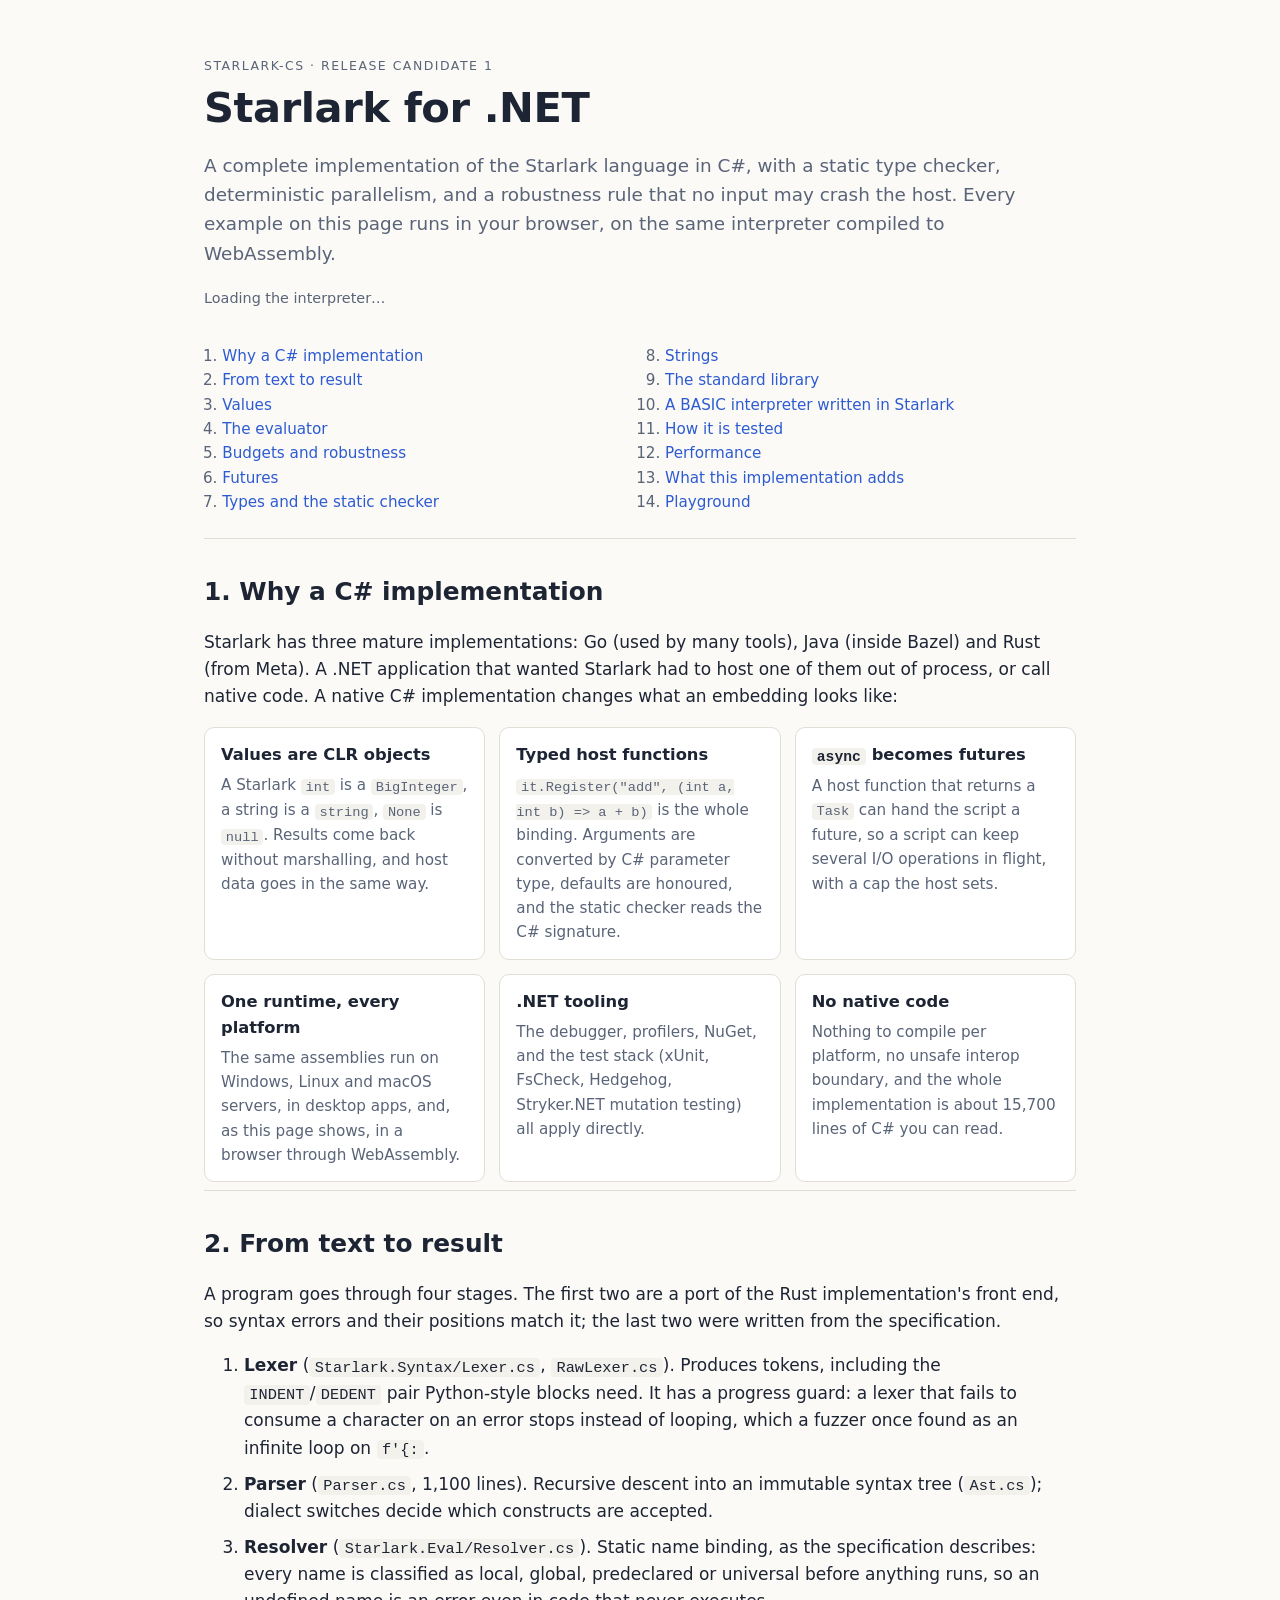
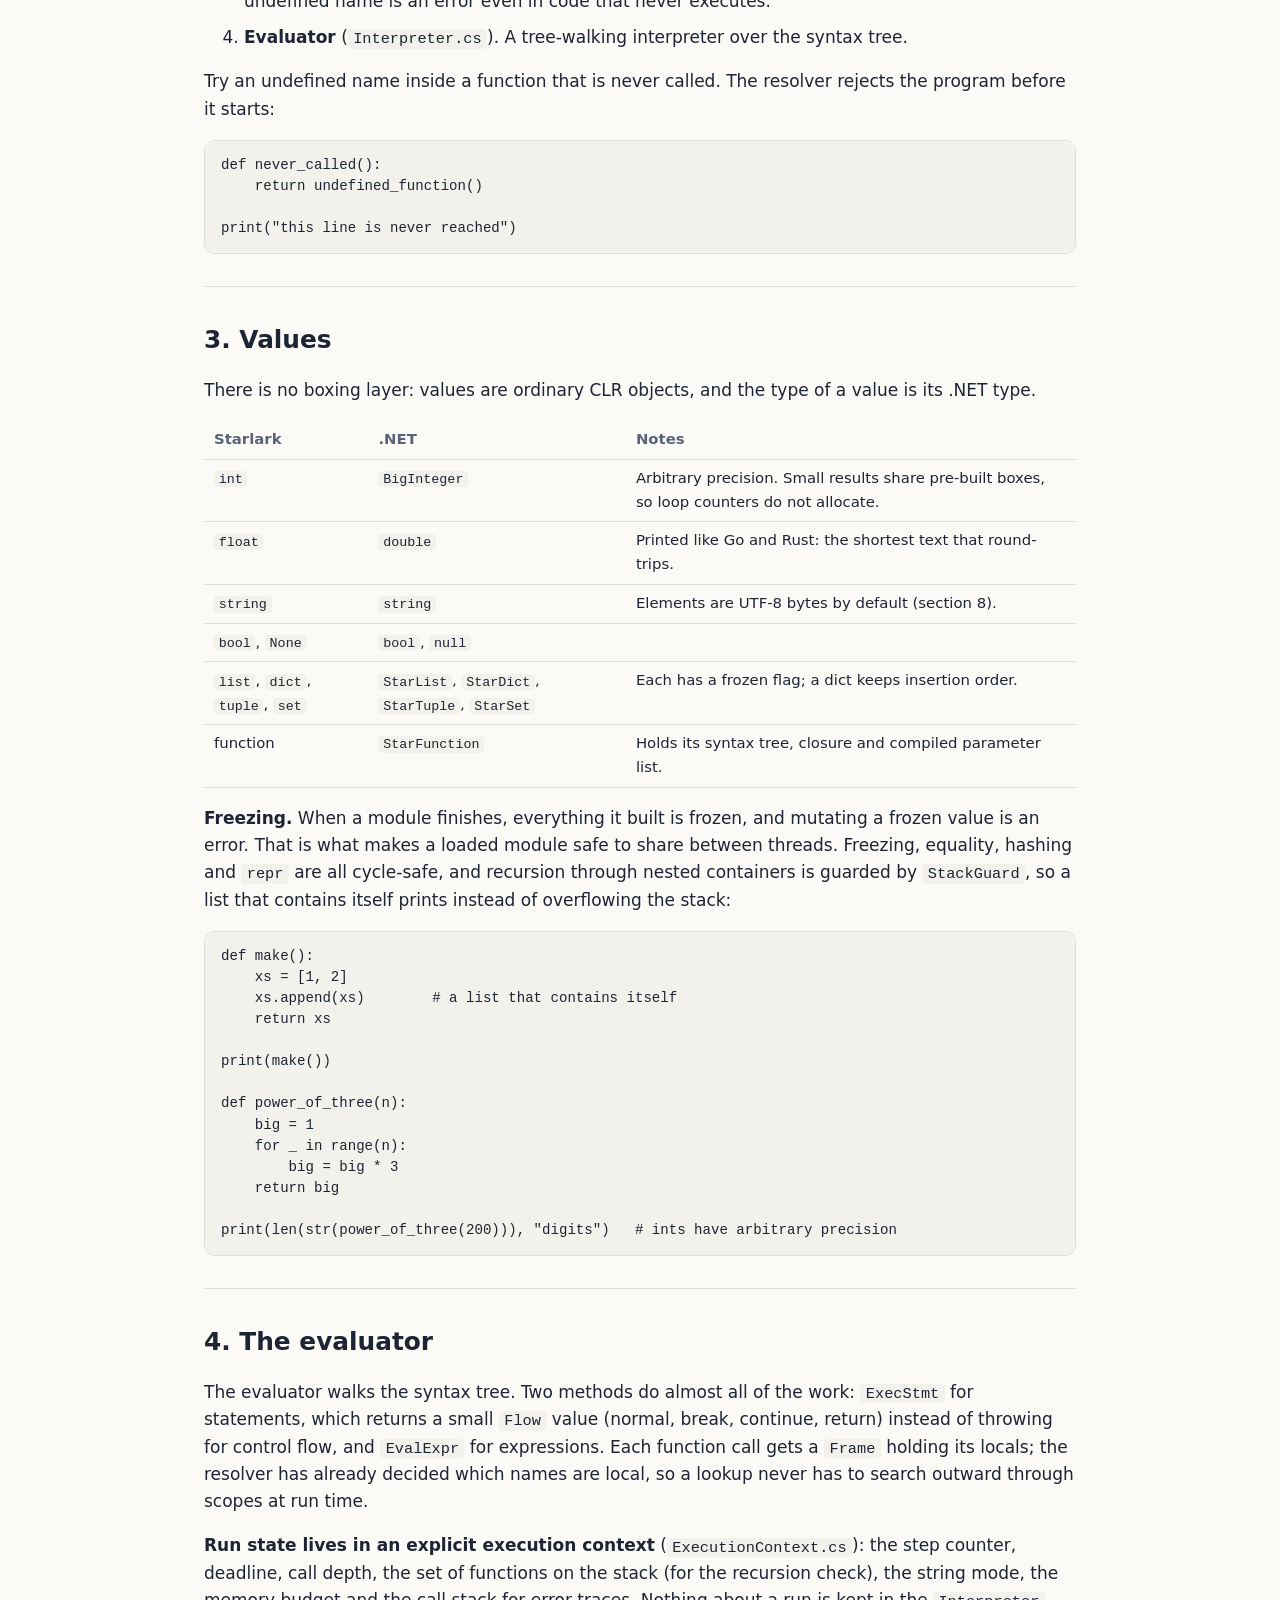
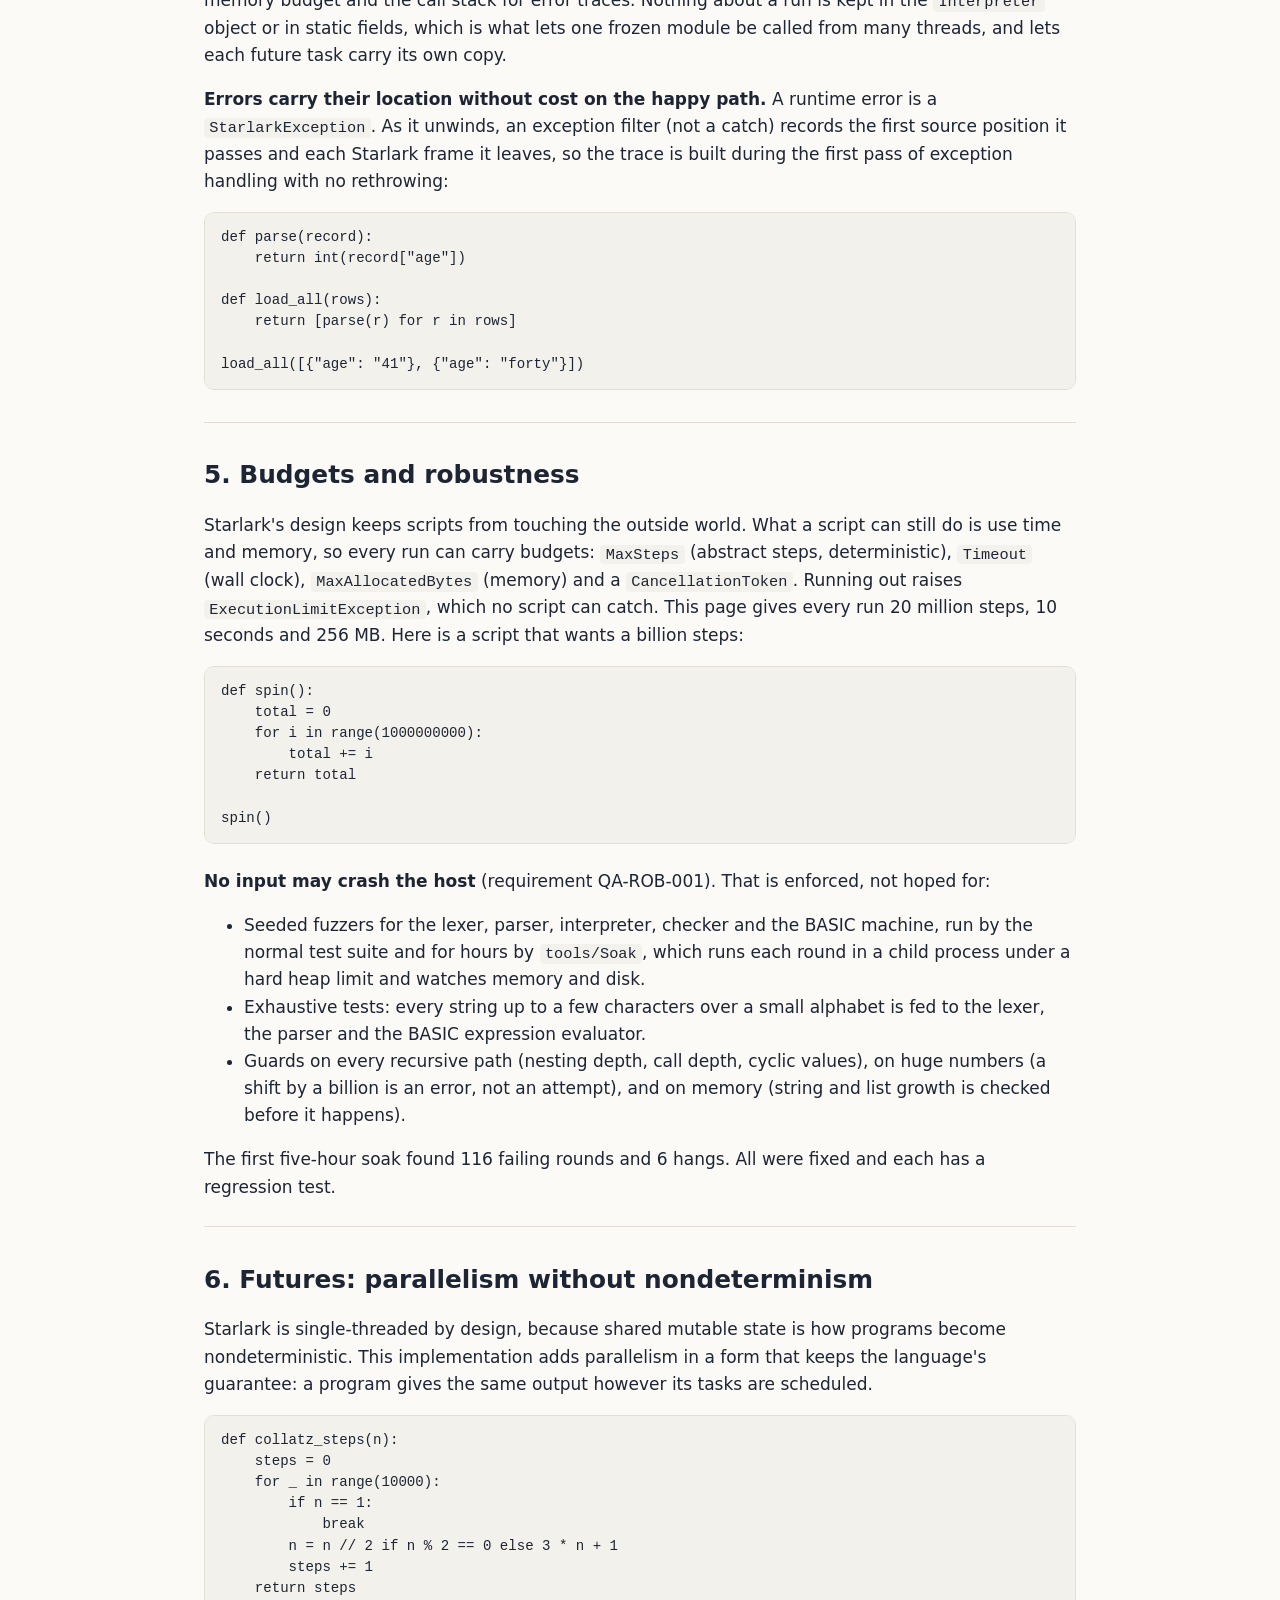
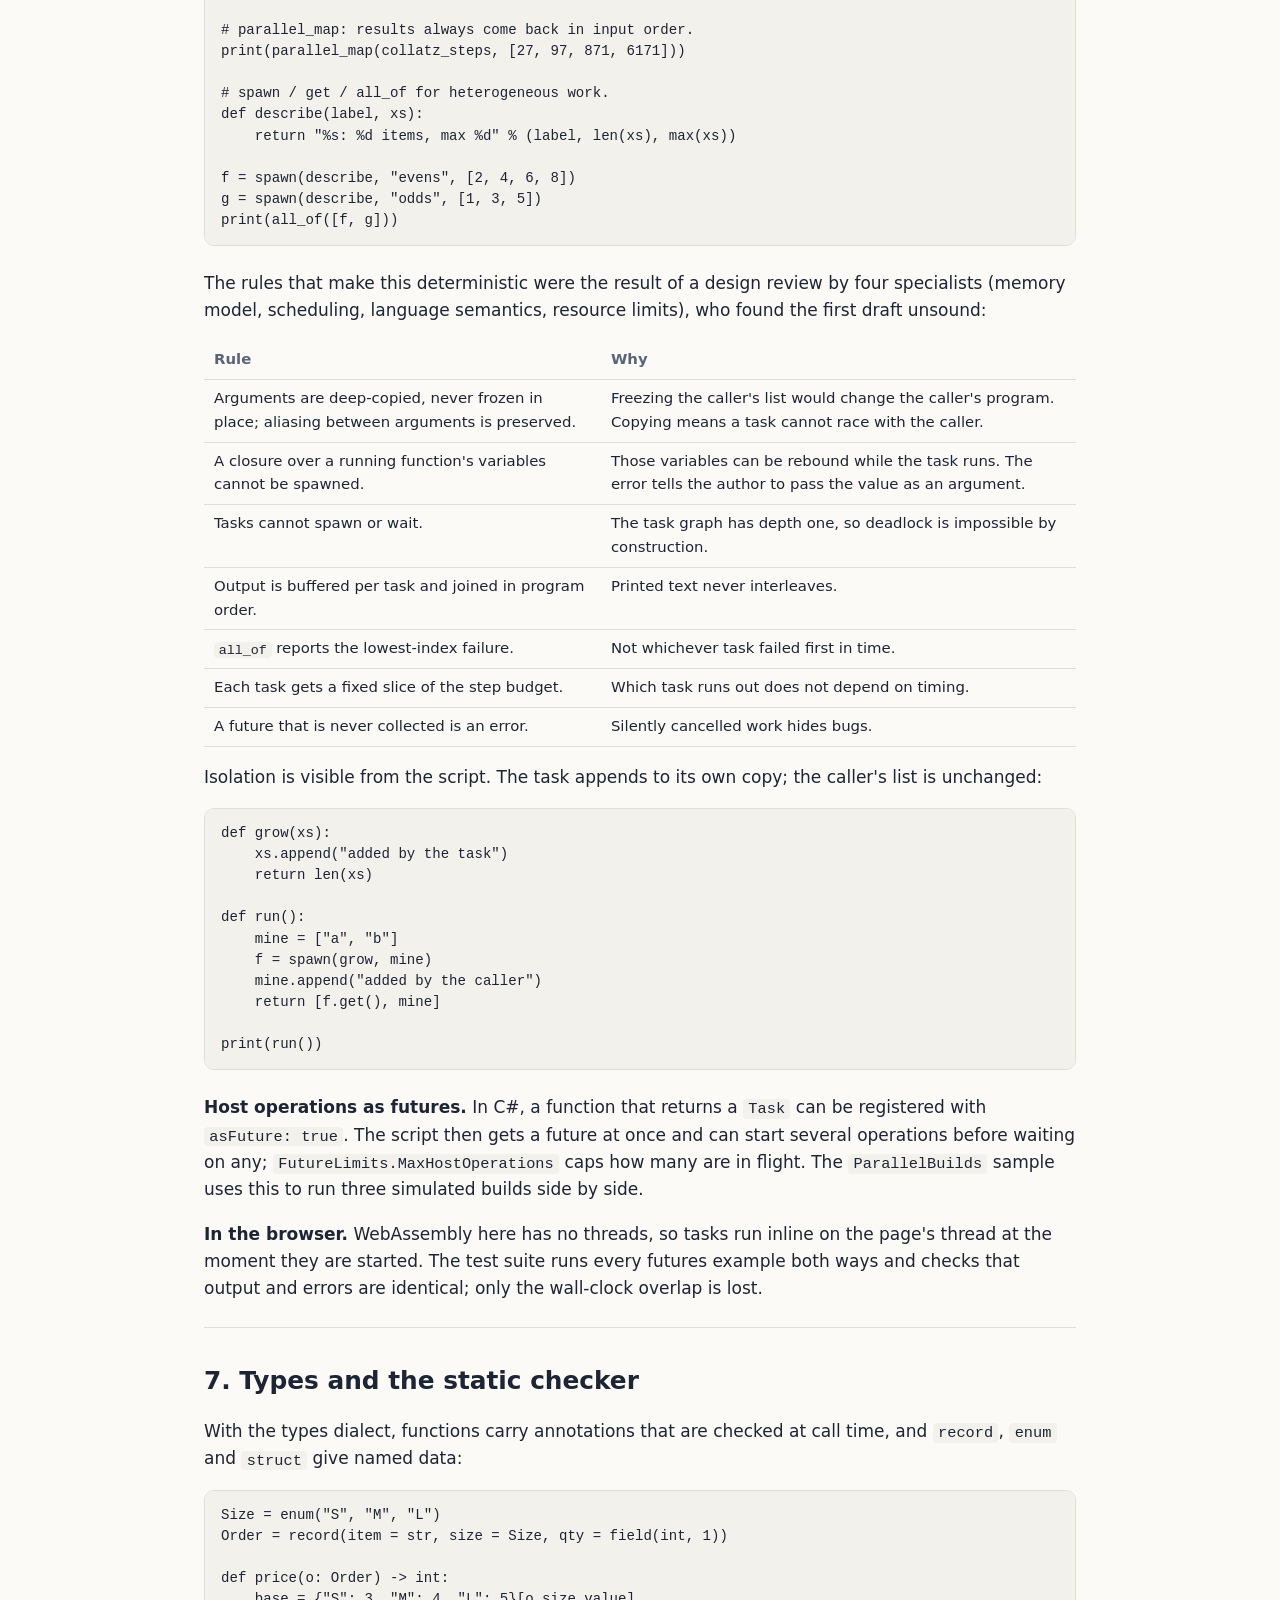
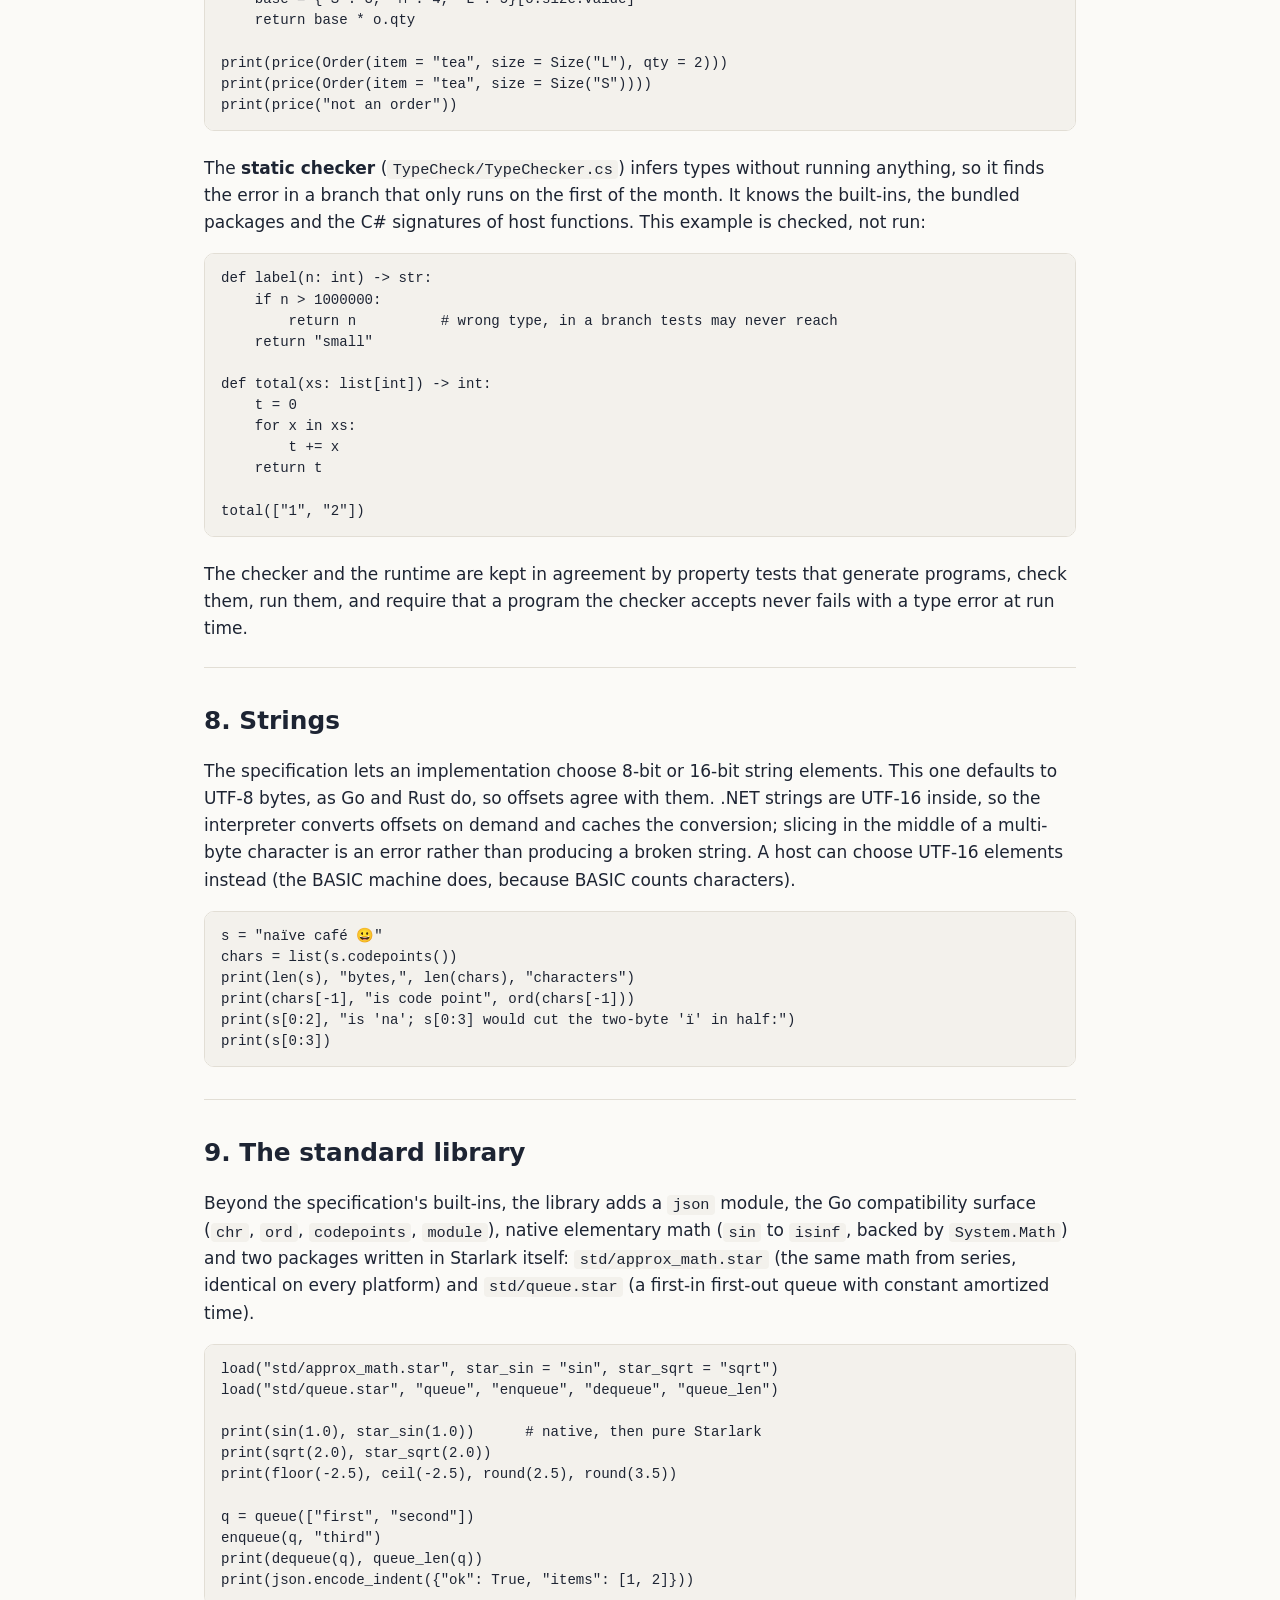
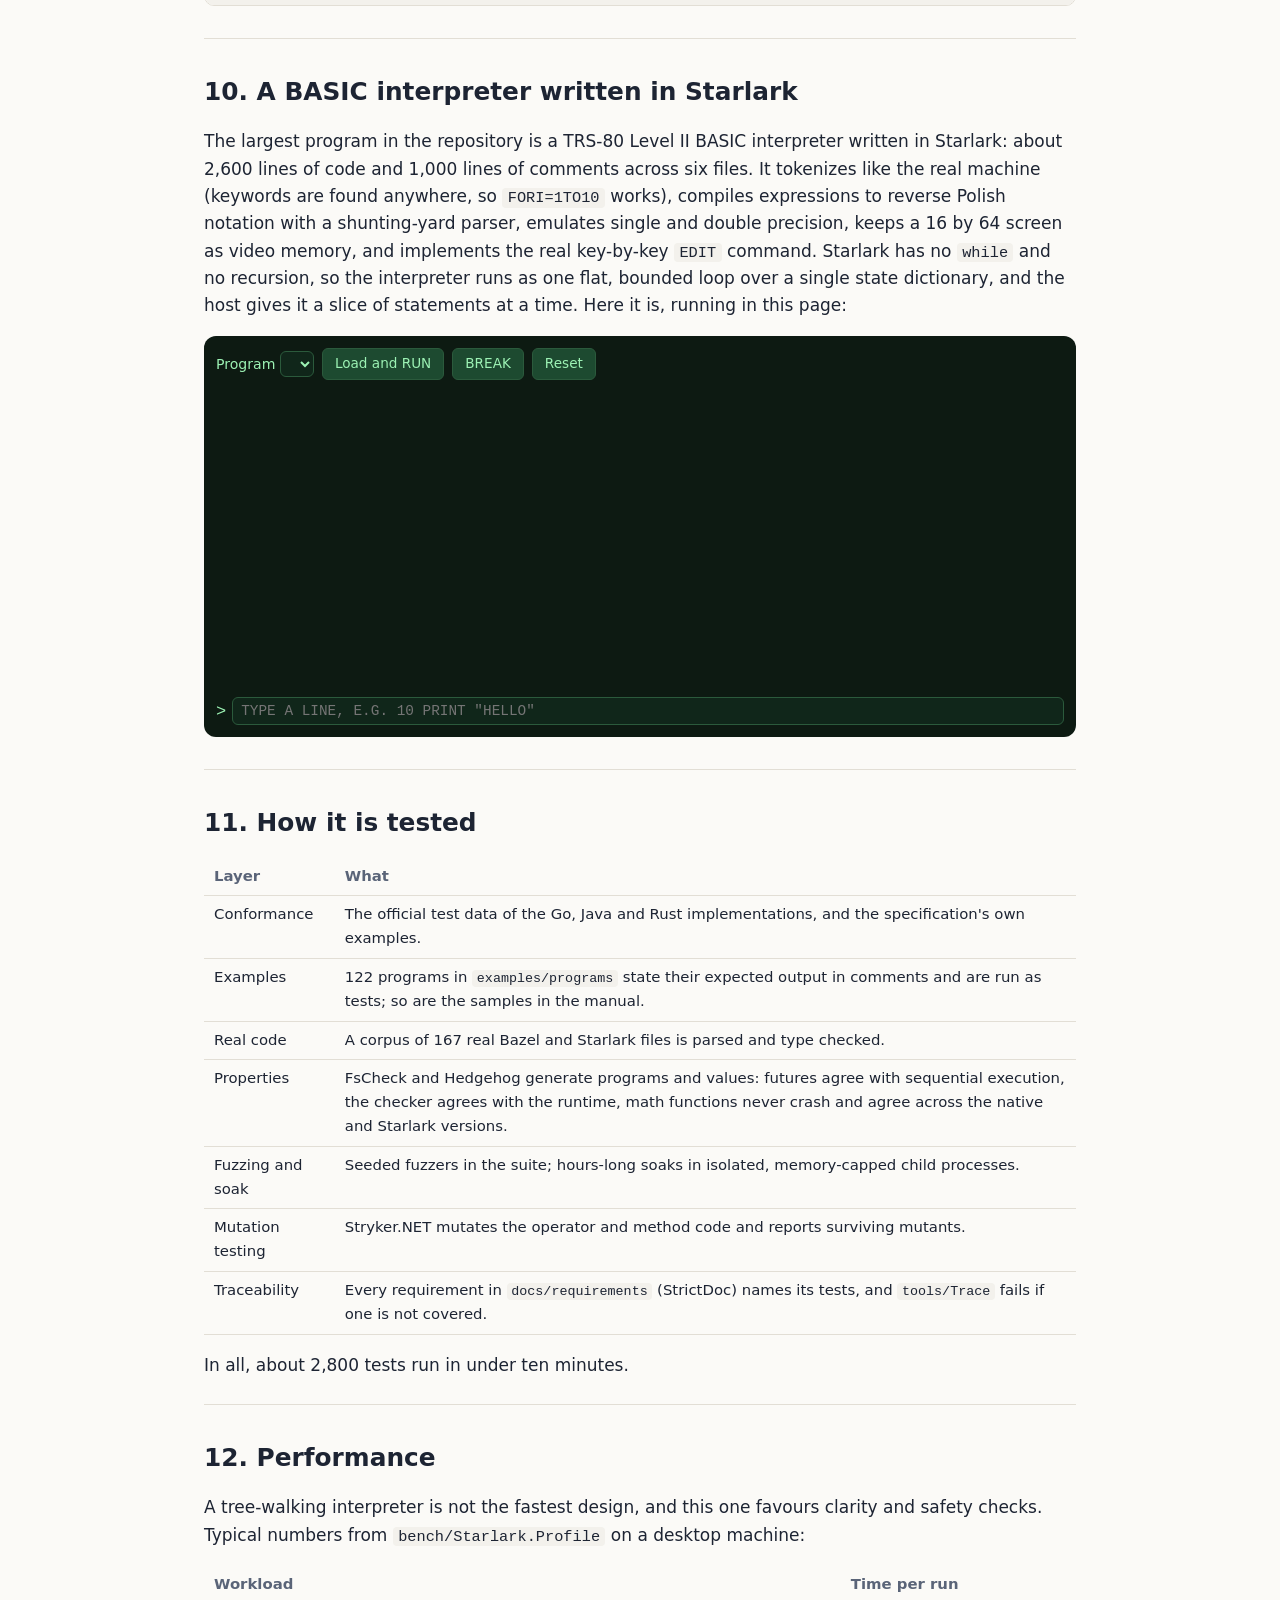
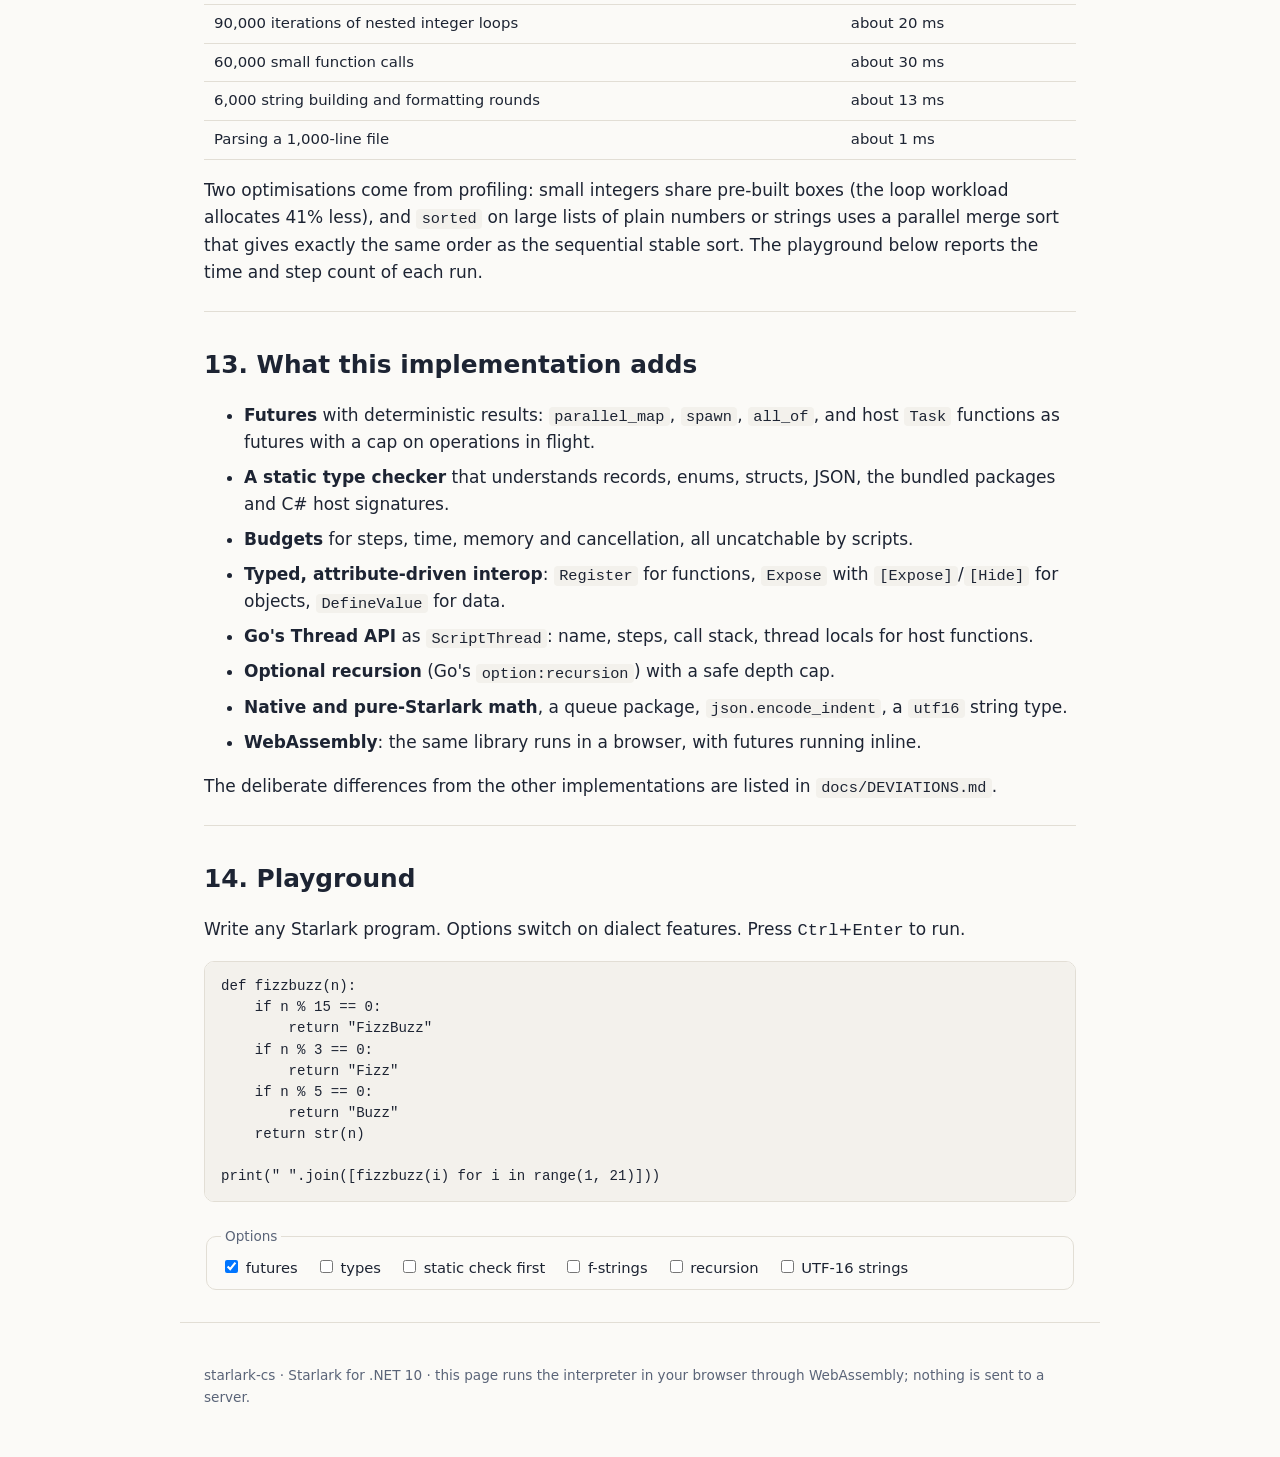
==== docs/site/deep-dive.html @ 12864625 "Docs: README, manual (every sample run by ManualTests), HTML implementation deep dive with live in-b" ====
<!doctype html>
<html lang="en">
<head>
<meta charset="utf-8">
<meta name="viewport" content="width=device-width, initial-scale=1">
<title>Starlark for .NET: an implementation deep dive</title>
<link rel="stylesheet" href="site.css">
</head>
<body>
<header class="hero">
  <p class="eyebrow">starlark-cs &middot; release candidate 1</p>
  <h1>Starlark for .NET</h1>
  <p class="lede">A complete implementation of the Starlark language in C#, with a static type checker, deterministic
  parallelism, and a robustness rule that no input may crash the host. Every example on this page runs in your browser,
  on the same interpreter compiled to WebAssembly.</p>
  <p class="status" id="boot-status">Loading the interpreter&hellip;</p>
</header>

<nav class="toc" aria-label="Contents">
  <ol>
    <li><a href="#why">Why a C# implementation</a></li>
    <li><a href="#pipeline">From text to result</a></li>
    <li><a href="#values">Values</a></li>
    <li><a href="#evaluator">The evaluator</a></li>
    <li><a href="#limits">Budgets and robustness</a></li>
    <li><a href="#futures">Futures</a></li>
    <li><a href="#types">Types and the static checker</a></li>
    <li><a href="#strings">Strings</a></li>
    <li><a href="#stdlib">The standard library</a></li>
    <li><a href="#basic">A BASIC interpreter written in Starlark</a></li>
    <li><a href="#testing">How it is tested</a></li>
    <li><a href="#performance">Performance</a></li>
    <li><a href="#enhancements">What this implementation adds</a></li>
    <li><a href="#playground">Playground</a></li>
  </ol>
</nav>

<main>

<section id="why">
<h2>1. Why a C# implementation</h2>
<p>Starlark has three mature implementations: Go (used by many tools), Java (inside Bazel) and Rust (from Meta). A .NET
application that wanted Starlark had to host one of them out of process, or call native code. A native C# implementation
changes what an embedding looks like:</p>
<div class="grid">
  <div class="card"><h3>Values are CLR objects</h3><p>A Starlark <code>int</code> is a <code>BigInteger</code>, a string is a
  <code>string</code>, <code>None</code> is <code>null</code>. Results come back without marshalling, and host data goes in
  the same way.</p></div>
  <div class="card"><h3>Typed host functions</h3><p><code>it.Register("add", (int a, int b) =&gt; a + b)</code> is the whole
  binding. Arguments are converted by C# parameter type, defaults are honoured, and the static checker reads the C#
  signature.</p></div>
  <div class="card"><h3><code>async</code> becomes futures</h3><p>A host function that returns a <code>Task</code> can hand
  the script a future, so a script can keep several I/O operations in flight, with a cap the host sets.</p></div>
  <div class="card"><h3>One runtime, every platform</h3><p>The same assemblies run on Windows, Linux and macOS servers, in
  desktop apps, and, as this page shows, in a browser through WebAssembly.</p></div>
  <div class="card"><h3>.NET tooling</h3><p>The debugger, profilers, NuGet, and the test stack (xUnit, FsCheck, Hedgehog,
  Stryker.NET mutation testing) all apply directly.</p></div>
  <div class="card"><h3>No native code</h3><p>Nothing to compile per platform, no unsafe interop boundary, and the whole
  implementation is about 15,700 lines of C# you can read.</p></div>
</div>
</section>

<section id="pipeline">
<h2>2. From text to result</h2>
<p>A program goes through four stages. The first two are a port of the Rust implementation's front end, so syntax errors
and their positions match it; the last two were written from the specification.</p>
<ol class="stages">
  <li><b>Lexer</b> (<code>Starlark.Syntax/Lexer.cs</code>, <code>RawLexer.cs</code>). Produces tokens, including the
  <code>INDENT</code>/<code>DEDENT</code> pair Python-style blocks need. It has a progress guard: a lexer that fails to
  consume a character on an error stops instead of looping, which a fuzzer once found as an infinite loop on
  <code>f'{:</code>.</li>
  <li><b>Parser</b> (<code>Parser.cs</code>, 1,100 lines). Recursive descent into an immutable syntax tree
  (<code>Ast.cs</code>); dialect switches decide which constructs are accepted.</li>
  <li><b>Resolver</b> (<code>Starlark.Eval/Resolver.cs</code>). Static name binding, as the specification describes:
  every name is classified as local, global, predeclared or universal before anything runs, so an undefined name is an
  error even in code that never executes.</li>
  <li><b>Evaluator</b> (<code>Interpreter.cs</code>). A tree-walking interpreter over the syntax tree.</li>
</ol>
<p>Try an undefined name inside a function that is never called. The resolver rejects the program before it starts:</p>
<div data-expect="not found" class="example" data-options="">
<pre class="code" contenteditable="true" spellcheck="false">def never_called():
    return undefined_function()

print("this line is never reached")</pre>
</div>
</section>

<section id="values">
<h2>3. Values</h2>
<p>There is no boxing layer: values are ordinary CLR objects, and the type of a value is its .NET type.</p>
<table>
<tr><th>Starlark</th><th>.NET</th><th>Notes</th></tr>
<tr><td><code>int</code></td><td><code>BigInteger</code></td><td>Arbitrary precision. Small results share pre-built boxes, so loop counters do not allocate.</td></tr>
<tr><td><code>float</code></td><td><code>double</code></td><td>Printed like Go and Rust: the shortest text that round-trips.</td></tr>
<tr><td><code>string</code></td><td><code>string</code></td><td>Elements are UTF-8 bytes by default (section 8).</td></tr>
<tr><td><code>bool</code>, <code>None</code></td><td><code>bool</code>, <code>null</code></td><td></td></tr>
<tr><td><code>list</code>, <code>dict</code>, <code>tuple</code>, <code>set</code></td><td><code>StarList</code>, <code>StarDict</code>, <code>StarTuple</code>, <code>StarSet</code></td><td>Each has a frozen flag; a dict keeps insertion order.</td></tr>
<tr><td>function</td><td><code>StarFunction</code></td><td>Holds its syntax tree, closure and compiled parameter list.</td></tr>
</table>
<p><b>Freezing.</b> When a module finishes, everything it built is frozen, and mutating a frozen value is an error. That is
what makes a loaded module safe to share between threads. Freezing, equality, hashing and <code>repr</code> are all
cycle-safe, and recursion through nested containers is guarded by <code>StackGuard</code>, so a list that contains itself
prints instead of overflowing the stack:</p>
<div data-expect="96 digits" class="example" data-options="">
<pre class="code" contenteditable="true" spellcheck="false">def make():
    xs = [1, 2]
    xs.append(xs)        # a list that contains itself
    return xs

print(make())

def power_of_three(n):
    big = 1
    for _ in range(n):
        big = big * 3
    return big

print(len(str(power_of_three(200))), "digits")   # ints have arbitrary precision</pre>
</div>
</section>

<section id="evaluator">
<h2>4. The evaluator</h2>
<p>The evaluator walks the syntax tree. Two methods do almost all of the work: <code>ExecStmt</code> for statements, which
returns a small <code>Flow</code> value (normal, break, continue, return) instead of throwing for control flow, and
<code>EvalExpr</code> for expressions. Each function call gets a <code>Frame</code> holding its locals; the resolver has
already decided which names are local, so a lookup never has to search outward through scopes at run time.</p>
<p><b>Run state lives in an explicit execution context</b> (<code>ExecutionContext.cs</code>): the step counter, deadline,
call depth, the set of functions on the stack (for the recursion check), the string mode, the memory budget and the call
stack for error traces. Nothing about a run is kept in the <code>Interpreter</code> object or in static fields, which is
what lets one frozen module be called from many threads, and lets each future task carry its own copy.</p>
<p><b>Errors carry their location without cost on the happy path.</b> A runtime error is a <code>StarlarkException</code>.
As it unwinds, an exception filter (not a catch) records the first source position it passes and each Starlark frame it
leaves, so the trace is built during the first pass of exception handling with no rethrowing:</p>
<div data-expect="Cannot parse `forty`" class="example" data-options="">
<pre class="code" contenteditable="true" spellcheck="false">def parse(record):
    return int(record["age"])

def load_all(rows):
    return [parse(r) for r in rows]

load_all([{"age": "41"}, {"age": "forty"}])</pre>
</div>
</section>

<section id="limits">
<h2>5. Budgets and robustness</h2>
<p>Starlark's design keeps scripts from touching the outside world. What a script can still do is use time and memory,
so every run can carry budgets: <code>MaxSteps</code> (abstract steps, deterministic), <code>Timeout</code> (wall clock),
<code>MaxAllocatedBytes</code> (memory) and a <code>CancellationToken</code>. Running out raises
<code>ExecutionLimitException</code>, which no script can catch. This page gives every run 20 million steps, 10 seconds and
256 MB. Here is a script that wants a billion steps:</p>
<div data-expect="limit reached (steps)" class="example" data-options="">
<pre class="code" contenteditable="true" spellcheck="false">def spin():
    total = 0
    for i in range(1000000000):
        total += i
    return total

spin()</pre>
</div>
<p><b>No input may crash the host</b> (requirement QA-ROB-001). That is enforced, not hoped for:</p>
<ul>
  <li>Seeded fuzzers for the lexer, parser, interpreter, checker and the BASIC machine, run by the normal test suite and for
  hours by <code>tools/Soak</code>, which runs each round in a child process under a hard heap limit and watches memory and
  disk.</li>
  <li>Exhaustive tests: every string up to a few characters over a small alphabet is fed to the lexer, the parser and the
  BASIC expression evaluator.</li>
  <li>Guards on every recursive path (nesting depth, call depth, cyclic values), on huge numbers (a shift by a billion is an
  error, not an attempt), and on memory (string and list growth is checked before it happens).</li>
</ul>
<p>The first five-hour soak found 116 failing rounds and 6 hangs. All were fixed and each has a regression test.</p>
</section>

<section id="futures">
<h2>6. Futures: parallelism without nondeterminism</h2>
<p>Starlark is single-threaded by design, because shared mutable state is how programs become nondeterministic. This
implementation adds parallelism in a form that keeps the language's guarantee: a program gives the same output however
its tasks are scheduled.</p>
<div data-expect="[111, 118, 178, 261]" class="example" data-options="futures">
<pre class="code" contenteditable="true" spellcheck="false">def collatz_steps(n):
    steps = 0
    for _ in range(10000):
        if n == 1:
            break
        n = n // 2 if n % 2 == 0 else 3 * n + 1
        steps += 1
    return steps

# parallel_map: results always come back in input order.
print(parallel_map(collatz_steps, [27, 97, 871, 6171]))

# spawn / get / all_of for heterogeneous work.
def describe(label, xs):
    return "%s: %d items, max %d" % (label, len(xs), max(xs))

f = spawn(describe, "evens", [2, 4, 6, 8])
g = spawn(describe, "odds", [1, 3, 5])
print(all_of([f, g]))</pre>
</div>
<p>The rules that make this deterministic were the result of a design review by four specialists (memory model,
scheduling, language semantics, resource limits), who found the first draft unsound:</p>
<table>
<tr><th>Rule</th><th>Why</th></tr>
<tr><td>Arguments are deep-copied, never frozen in place; aliasing between arguments is preserved.</td><td>Freezing the caller's
list would change the caller's program. Copying means a task cannot race with the caller.</td></tr>
<tr><td>A closure over a running function's variables cannot be spawned.</td><td>Those variables can be rebound while the task
runs. The error tells the author to pass the value as an argument.</td></tr>
<tr><td>Tasks cannot spawn or wait.</td><td>The task graph has depth one, so deadlock is impossible by construction.</td></tr>
<tr><td>Output is buffered per task and joined in program order.</td><td>Printed text never interleaves.</td></tr>
<tr><td><code>all_of</code> reports the lowest-index failure.</td><td>Not whichever task failed first in time.</td></tr>
<tr><td>Each task gets a fixed slice of the step budget.</td><td>Which task runs out does not depend on timing.</td></tr>
<tr><td>A future that is never collected is an error.</td><td>Silently cancelled work hides bugs.</td></tr>
</table>
<p>Isolation is visible from the script. The task appends to its own copy; the caller's list is unchanged:</p>
<div data-expect="[3, [&quot;a&quot;, &quot;b&quot;, &quot;added by the caller&quot;]]" class="example" data-options="futures">
<pre class="code" contenteditable="true" spellcheck="false">def grow(xs):
    xs.append("added by the task")
    return len(xs)

def run():
    mine = ["a", "b"]
    f = spawn(grow, mine)
    mine.append("added by the caller")
    return [f.get(), mine]

print(run())</pre>
</div>
<p><b>Host operations as futures.</b> In C#, a function that returns a <code>Task</code> can be registered with
<code>asFuture: true</code>. The script then gets a future at once and can start several operations before waiting on any;
<code>FutureLimits.MaxHostOperations</code> caps how many are in flight. The <code>ParallelBuilds</code> sample uses this to
run three simulated builds side by side.</p>
<p><b>In the browser.</b> WebAssembly here has no threads, so tasks run inline on the page's thread at the moment they are
started. The test suite runs every futures example both ways and checks that output and errors are identical; only the
wall-clock overlap is lost.</p>
</section>

<section id="types">
<h2>7. Types and the static checker</h2>
<p>With the types dialect, functions carry annotations that are checked at call time, and <code>record</code>,
<code>enum</code> and <code>struct</code> give named data:</p>
<div data-expect="does not match the type annotation" class="example" data-options="types">
<pre class="code" contenteditable="true" spellcheck="false">Size = enum("S", "M", "L")
Order = record(item = str, size = Size, qty = field(int, 1))

def price(o: Order) -> int:
    base = {"S": 3, "M": 4, "L": 5}[o.size.value]
    return base * o.qty

print(price(Order(item = "tea", size = Size("L"), qty = 2)))
print(price(Order(item = "tea", size = Size("S"))))
print(price("not an order"))</pre>
</div>
<p>The <b>static checker</b> (<code>TypeCheck/TypeChecker.cs</code>) infers types without running anything, so it finds the
error in a branch that only runs on the first of the month. It knows the built-ins, the bundled packages and the C#
signatures of host functions. This example is checked, not run:</p>
<div data-expect="2 type error(s)" class="example" data-options="check">
<pre class="code" contenteditable="true" spellcheck="false">def label(n: int) -> str:
    if n > 1000000:
        return n          # wrong type, in a branch tests may never reach
    return "small"

def total(xs: list[int]) -> int:
    t = 0
    for x in xs:
        t += x
    return t

total(["1", "2"])</pre>
</div>
<p>The checker and the runtime are kept in agreement by property tests that generate programs, check them, run them, and
require that a program the checker accepts never fails with a type error at run time.</p>
</section>

<section id="strings">
<h2>8. Strings</h2>
<p>The specification lets an implementation choose 8-bit or 16-bit string elements. This one defaults to UTF-8 bytes, as Go
and Rust do, so offsets agree with them. .NET strings are UTF-16 inside, so the interpreter converts offsets on demand and
caches the conversion; slicing in the middle of a multi-byte character is an error rather than producing a broken string.
A host can choose UTF-16 elements instead (the BASIC machine does, because BASIC counts characters).</p>
<div data-expect="17 bytes, 12 characters" class="example" data-options="">
<pre class="code" contenteditable="true" spellcheck="false">s = "naïve café 😀"
chars = list(s.codepoints())
print(len(s), "bytes,", len(chars), "characters")
print(chars[-1], "is code point", ord(chars[-1]))
print(s[0:2], "is 'na'; s[0:3] would cut the two-byte 'ï' in half:")
print(s[0:3])</pre>
</div>
</section>

<section id="stdlib">
<h2>9. The standard library</h2>
<p>Beyond the specification's built-ins, the library adds a <code>json</code> module, the Go compatibility surface
(<code>chr</code>, <code>ord</code>, <code>codepoints</code>, <code>module</code>), native elementary math (<code>sin</code>
to <code>isinf</code>, backed by <code>System.Math</code>) and two packages written in Starlark itself:
<code>std/approx_math.star</code> (the same math from series, identical on every platform) and <code>std/queue.star</code>
(a first-in first-out queue with constant amortized time).</p>
<div data-expect="-3 -2 2 4" class="example" data-options="">
<pre class="code" contenteditable="true" spellcheck="false">load("std/approx_math.star", star_sin = "sin", star_sqrt = "sqrt")
load("std/queue.star", "queue", "enqueue", "dequeue", "queue_len")

print(sin(1.0), star_sin(1.0))      # native, then pure Starlark
print(sqrt(2.0), star_sqrt(2.0))
print(floor(-2.5), ceil(-2.5), round(2.5), round(3.5))

q = queue(["first", "second"])
enqueue(q, "third")
print(dequeue(q), queue_len(q))
print(json.encode_indent({"ok": True, "items": [1, 2]}))</pre>
</div>
</section>

<section id="basic">
<h2>10. A BASIC interpreter written in Starlark</h2>
<p>The largest program in the repository is a TRS-80 Level II BASIC interpreter written in Starlark: about 2,600 lines of
code and 1,000 lines of comments across six files. It tokenizes like the real machine (keywords are found anywhere, so
<code>FORI=1TO10</code> works), compiles expressions to reverse Polish notation with a shunting-yard parser, emulates
single and double precision, keeps a 16 by 64 screen as video memory, and implements the real key-by-key
<code>EDIT</code> command. Starlark has no <code>while</code> and no recursion, so the interpreter runs as one flat,
bounded loop over a single state dictionary, and the host gives it a slice of statements at a time. Here it is, running
in this page:</p>
<div class="basic">
  <div class="basic-bar">
    <label>Program <select id="basic-program"></select></label>
    <button type="button" id="basic-load">Load and RUN</button>
    <button type="button" id="basic-break">BREAK</button>
    <button type="button" id="basic-reset">Reset</button>
  </div>
  <pre id="basic-screen" class="screen" aria-live="polite"></pre>
  <form id="basic-form" class="basic-input"><span>&gt;</span><input id="basic-line" autocomplete="off" spellcheck="false"
    aria-label="BASIC input" placeholder='type a line, e.g. 10 PRINT "HELLO"'></form>
</div>
</section>

<section id="testing">
<h2>11. How it is tested</h2>
<table>
<tr><th>Layer</th><th>What</th></tr>
<tr><td>Conformance</td><td>The official test data of the Go, Java and Rust implementations, and the specification's own
examples.</td></tr>
<tr><td>Examples</td><td>122 programs in <code>examples/programs</code> state their expected output in comments and are run as
tests; so are the samples in the manual.</td></tr>
<tr><td>Real code</td><td>A corpus of 167 real Bazel and Starlark files is parsed and type checked.</td></tr>
<tr><td>Properties</td><td>FsCheck and Hedgehog generate programs and values: futures agree with sequential execution, the
checker agrees with the runtime, math functions never crash and agree across the native and Starlark versions.</td></tr>
<tr><td>Fuzzing and soak</td><td>Seeded fuzzers in the suite; hours-long soaks in isolated, memory-capped child processes.</td></tr>
<tr><td>Mutation testing</td><td>Stryker.NET mutates the operator and method code and reports surviving mutants.</td></tr>
<tr><td>Traceability</td><td>Every requirement in <code>docs/requirements</code> (StrictDoc) names its tests, and
<code>tools/Trace</code> fails if one is not covered.</td></tr>
</table>
<p>In all, about 2,800 tests run in under ten minutes.</p>
</section>

<section id="performance">
<h2>12. Performance</h2>
<p>A tree-walking interpreter is not the fastest design, and this one favours clarity and safety checks. Typical numbers
from <code>bench/Starlark.Profile</code> on a desktop machine:</p>
<table>
<tr><th>Workload</th><th>Time per run</th></tr>
<tr><td>90,000 iterations of nested integer loops</td><td>about 20 ms</td></tr>
<tr><td>60,000 small function calls</td><td>about 30 ms</td></tr>
<tr><td>6,000 string building and formatting rounds</td><td>about 13 ms</td></tr>
<tr><td>Parsing a 1,000-line file</td><td>about 1 ms</td></tr>
</table>
<p>Two optimisations come from profiling: small integers share pre-built boxes (the loop workload allocates 41% less), and
<code>sorted</code> on large lists of plain numbers or strings uses a parallel merge sort that gives exactly the same order as
the sequential stable sort. The playground below reports the time and step count of each run.</p>
</section>

<section id="enhancements">
<h2>13. What this implementation adds</h2>
<ul class="adds">
  <li><b>Futures</b> with deterministic results: <code>parallel_map</code>, <code>spawn</code>, <code>all_of</code>, and host
  <code>Task</code> functions as futures with a cap on operations in flight.</li>
  <li><b>A static type checker</b> that understands records, enums, structs, JSON, the bundled packages and C# host
  signatures.</li>
  <li><b>Budgets</b> for steps, time, memory and cancellation, all uncatchable by scripts.</li>
  <li><b>Typed, attribute-driven interop</b>: <code>Register</code> for functions, <code>Expose</code> with
  <code>[Expose]</code>/<code>[Hide]</code> for objects, <code>DefineValue</code> for data.</li>
  <li><b>Go's Thread API</b> as <code>ScriptThread</code>: name, steps, call stack, thread locals for host functions.</li>
  <li><b>Optional recursion</b> (Go's <code>option:recursion</code>) with a safe depth cap.</li>
  <li><b>Native and pure-Starlark math</b>, a queue package, <code>json.encode_indent</code>, a <code>utf16</code> string type.</li>
  <li><b>WebAssembly</b>: the same library runs in a browser, with futures running inline.</li>
</ul>
<p>The deliberate differences from the other implementations are listed in <code>docs/DEVIATIONS.md</code>.</p>
</section>

<section id="playground">
<h2>14. Playground</h2>
<p>Write any Starlark program. Options switch on dialect features. Press <kbd>Ctrl</kbd>+<kbd>Enter</kbd> to run.</p>
<div data-expect="FizzBuzz 16 17 Fizz 19 Buzz" class="example playground" data-options="">
<pre class="code" contenteditable="true" spellcheck="false" id="playground-code">def fizzbuzz(n):
    if n % 15 == 0:
        return "FizzBuzz"
    if n % 3 == 0:
        return "Fizz"
    if n % 5 == 0:
        return "Buzz"
    return str(n)

print(" ".join([fizzbuzz(i) for i in range(1, 21)]))</pre>
</div>
<fieldset class="options" id="playground-options">
  <legend>Options</legend>
  <label><input type="checkbox" value="futures" checked> futures</label>
  <label><input type="checkbox" value="types"> types</label>
  <label><input type="checkbox" value="check"> static check first</label>
  <label><input type="checkbox" value="fstrings"> f-strings</label>
  <label><input type="checkbox" value="recursion"> recursion</label>
  <label><input type="checkbox" value="utf16"> UTF-16 strings</label>
</fieldset>
</section>

</main>
<footer>
  <p>starlark-cs <span id="version"></span> &middot; Starlark for .NET 10 &middot; this page runs the interpreter in your
  browser through WebAssembly; nothing is sent to a server.</p>
</footer>
<script type="module" src="site.js"></script>
</body>
</html>
---- docs/site/site.css ----
/* Styles for the starlark-cs documentation pages. No external fonts or frameworks: the page must work offline. */
:root {
  --ink: #1d2433;
  --muted: #5a6478;
  --paper: #fbfaf7;
  --panel: #ffffff;
  --rule: #e2ded5;
  --accent: #2d5bd1;
  --accent-ink: #ffffff;
  --code-bg: #f3f1ec;
  --ok: #1f7a4d;
  --err: #b3261e;
  --screen-bg: #0d1a12;
  --screen-ink: #9cf2b4;
  color-scheme: light dark;
}
@media (prefers-color-scheme: dark) {
  :root {
    --ink: #e7e9ee;
    --muted: #a3abbb;
    --paper: #14171d;
    --panel: #1b1f27;
    --rule: #2c323d;
    --accent: #7ea2ff;
    --accent-ink: #0b1020;
    --code-bg: #20252e;
    --ok: #6fd39e;
    --err: #ff8a80;
  }
}
* { box-sizing: border-box; }
html { scroll-behavior: smooth; }
body {
  margin: 0;
  background: var(--paper);
  color: var(--ink);
  font: 17px/1.6 "Segoe UI", system-ui, -apple-system, "Helvetica Neue", Arial, sans-serif;
}
code, pre, kbd, .code { font-family: "Cascadia Code", "Cascadia Mono", Consolas, "SFMono-Regular", Menlo, monospace; }
code { background: var(--code-bg); padding: 0.05em 0.35em; border-radius: 4px; font-size: 0.9em; }
a { color: var(--accent); }
.hero, main, .toc, footer { max-width: 920px; margin: 0 auto; padding: 0 24px; }
.hero { padding-top: 56px; padding-bottom: 8px; }
.eyebrow { text-transform: uppercase; letter-spacing: 0.12em; font-size: 0.78rem; color: var(--muted); margin: 0; }
h1 { font-size: 2.6rem; line-height: 1.15; margin: 0.2em 0 0.3em; letter-spacing: -0.01em; }
.lede { font-size: 1.15rem; color: var(--muted); max-width: 46em; }
.status { font-size: 0.9rem; color: var(--muted); }
.status.ready { color: var(--ok); }
.status.failed { color: var(--err); }
.toc { margin-top: 12px; margin-bottom: 24px; }
.toc ol { columns: 2; column-gap: 32px; padding-left: 1.2em; margin: 0; color: var(--muted); font-size: 0.95rem; }
.toc a { text-decoration: none; }
.toc a:hover { text-decoration: underline; }
section { padding: 28px 0 8px; border-top: 1px solid var(--rule); }
h2 { font-size: 1.55rem; margin: 0.2em 0 0.6em; }
h3 { font-size: 1.02rem; margin: 0 0 0.3em; }
.grid { display: grid; grid-template-columns: repeat(auto-fill, minmax(260px, 1fr)); gap: 14px; }
.card { background: var(--panel); border: 1px solid var(--rule); border-radius: 10px; padding: 14px 16px; }
.card p { margin: 0; font-size: 0.95rem; color: var(--muted); }
table { border-collapse: collapse; width: 100%; font-size: 0.93rem; margin: 0.6em 0 1em; }
th, td { text-align: left; padding: 7px 10px; border-bottom: 1px solid var(--rule); vertical-align: top; }
th { font-weight: 600; color: var(--muted); }
.stages li { margin-bottom: 0.5em; }
.adds li { margin-bottom: 0.45em; }

/* Live examples. site.js adds a toolbar and an output panel to every .example. */
.example { background: var(--panel); border: 1px solid var(--rule); border-radius: 10px; margin: 0.8em 0 1.4em; overflow: hidden; }
.example .code {
  margin: 0; padding: 14px 16px; background: var(--code-bg); font-size: 0.88rem; line-height: 1.5;
  white-space: pre; overflow-x: auto; outline: none; tab-size: 4; min-height: 3em;
}
.example .code:focus { box-shadow: inset 0 0 0 2px var(--accent); }
.example .bar { display: flex; align-items: center; gap: 10px; padding: 8px 12px; border-top: 1px solid var(--rule); font-size: 0.85rem; }
.example .bar .meta { color: var(--muted); margin-left: auto; }
.example .bar .flags { color: var(--muted); }
button {
  font: inherit; font-size: 0.85rem; border: 1px solid var(--accent); background: var(--accent); color: var(--accent-ink);
  border-radius: 6px; padding: 4px 12px; cursor: pointer;
}
button.quiet { background: transparent; color: var(--accent); }
button:disabled { opacity: 0.5; cursor: default; }
button:focus-visible, select:focus-visible, input:focus-visible { outline: 2px solid var(--accent); outline-offset: 2px; }
.example .out { margin: 0; padding: 10px 16px 14px; font-size: 0.86rem; white-space: pre-wrap; border-top: 1px solid var(--rule); min-height: 2.4em; }
.example .out:empty { display: none; }
.example .out .err { color: var(--err); }
.options { border: 1px solid var(--rule); border-radius: 10px; padding: 8px 14px 10px; display: flex; flex-wrap: wrap; gap: 6px 18px; }
.options legend { color: var(--muted); font-size: 0.85rem; padding: 0 4px; }
.options label { font-size: 0.92rem; }

/* The BASIC machine. */
.basic { background: var(--screen-bg); border-radius: 12px; padding: 12px; margin: 0.8em 0 1.4em; }
.basic-bar { display: flex; flex-wrap: wrap; gap: 8px; align-items: center; margin-bottom: 10px; color: var(--screen-ink); font-size: 0.88rem; }
.basic-bar select { font: inherit; background: #10261a; color: var(--screen-ink); border: 1px solid #2b5a3c; border-radius: 6px; padding: 3px 6px; }
.basic-bar button { background: #1d4a30; border-color: #2b5a3c; color: var(--screen-ink); }
.screen {
  margin: 0; color: var(--screen-ink); background: transparent; font-size: 0.85rem; line-height: 1.3;
  height: 22em; overflow-y: auto; white-space: pre-wrap; word-break: break-all;
}
.basic-input { display: flex; gap: 6px; align-items: center; color: var(--screen-ink); margin-top: 8px; font-family: Consolas, monospace; }
.basic-input input {
  flex: 1; font: 0.9rem Consolas, "Cascadia Mono", monospace; background: #10261a; color: var(--screen-ink);
  border: 1px solid #2b5a3c; border-radius: 6px; padding: 5px 8px; text-transform: uppercase;
}
footer { padding: 28px 24px 48px; color: var(--muted); font-size: 0.85rem; border-top: 1px solid var(--rule); margin-top: 24px; }
@media (max-width: 640px) {
  body { font-size: 16px; }
  h1 { font-size: 2rem; }
  .toc ol { columns: 1; }
}
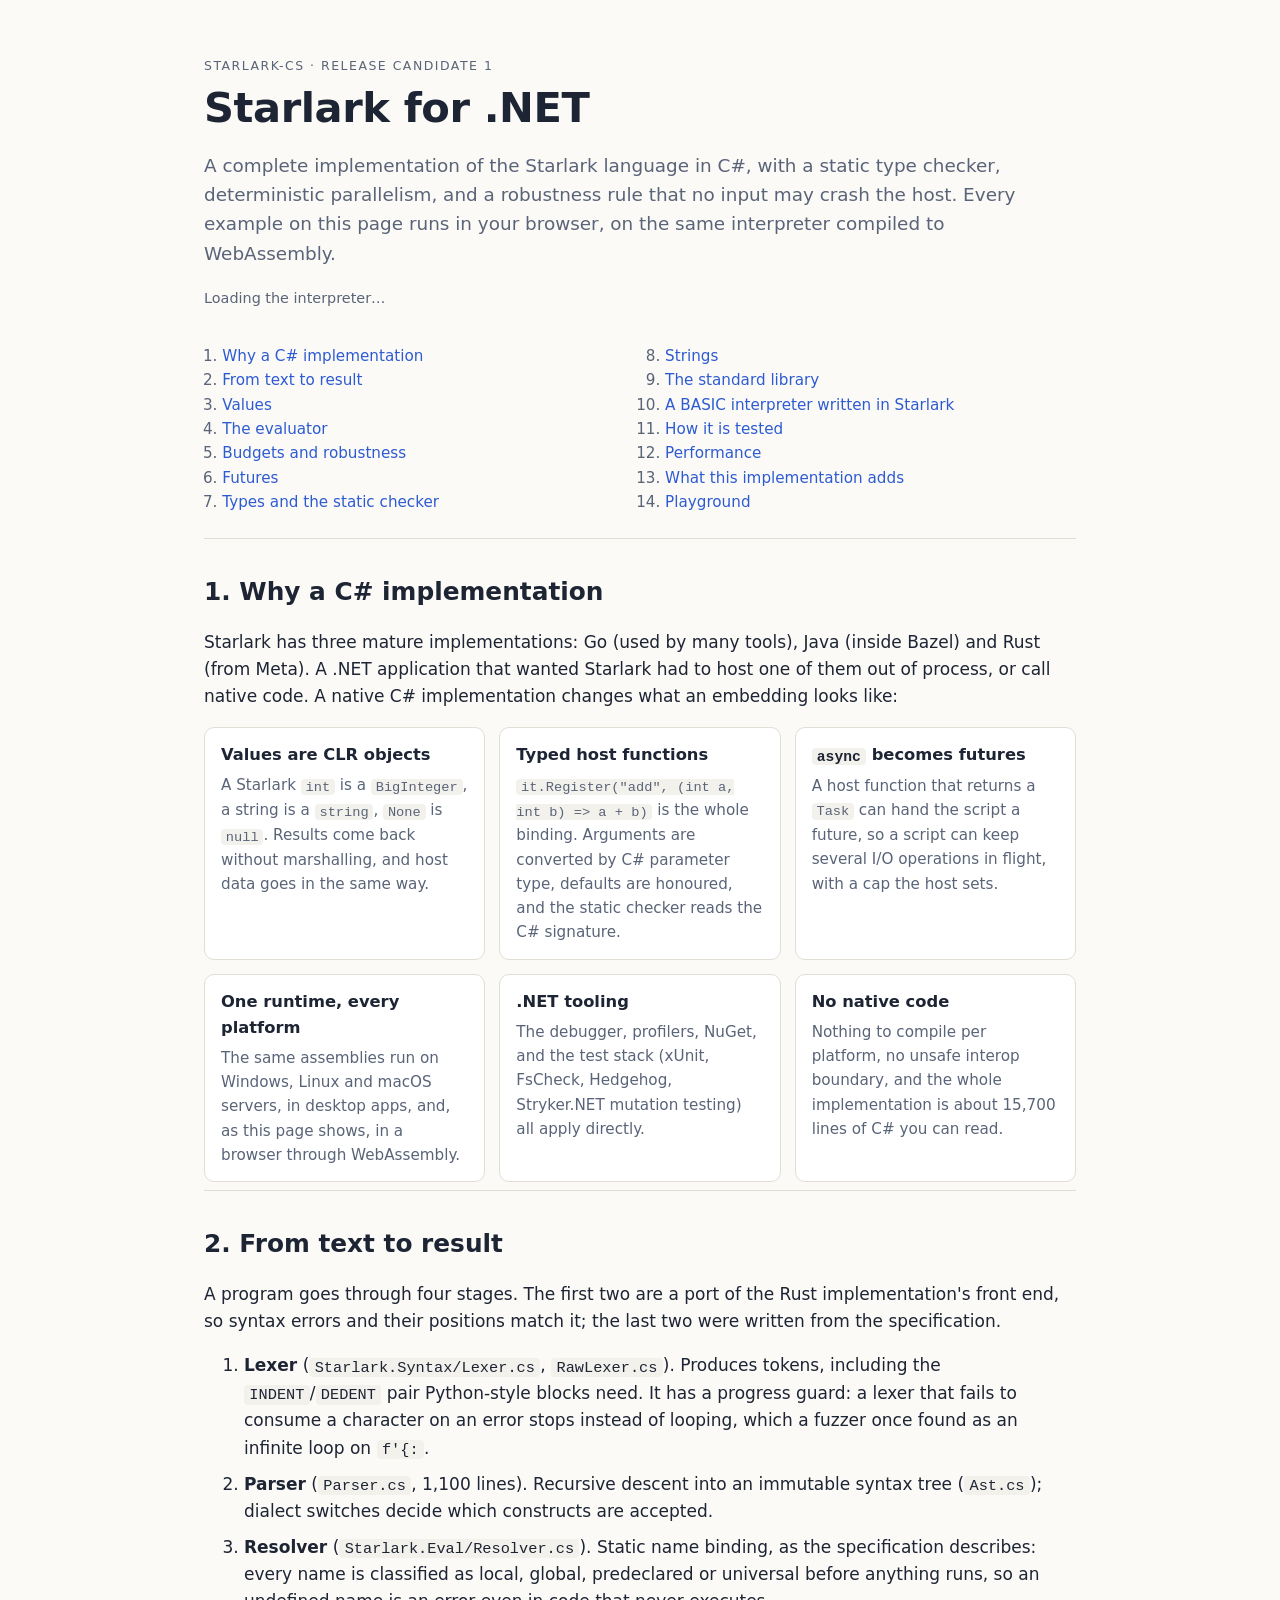
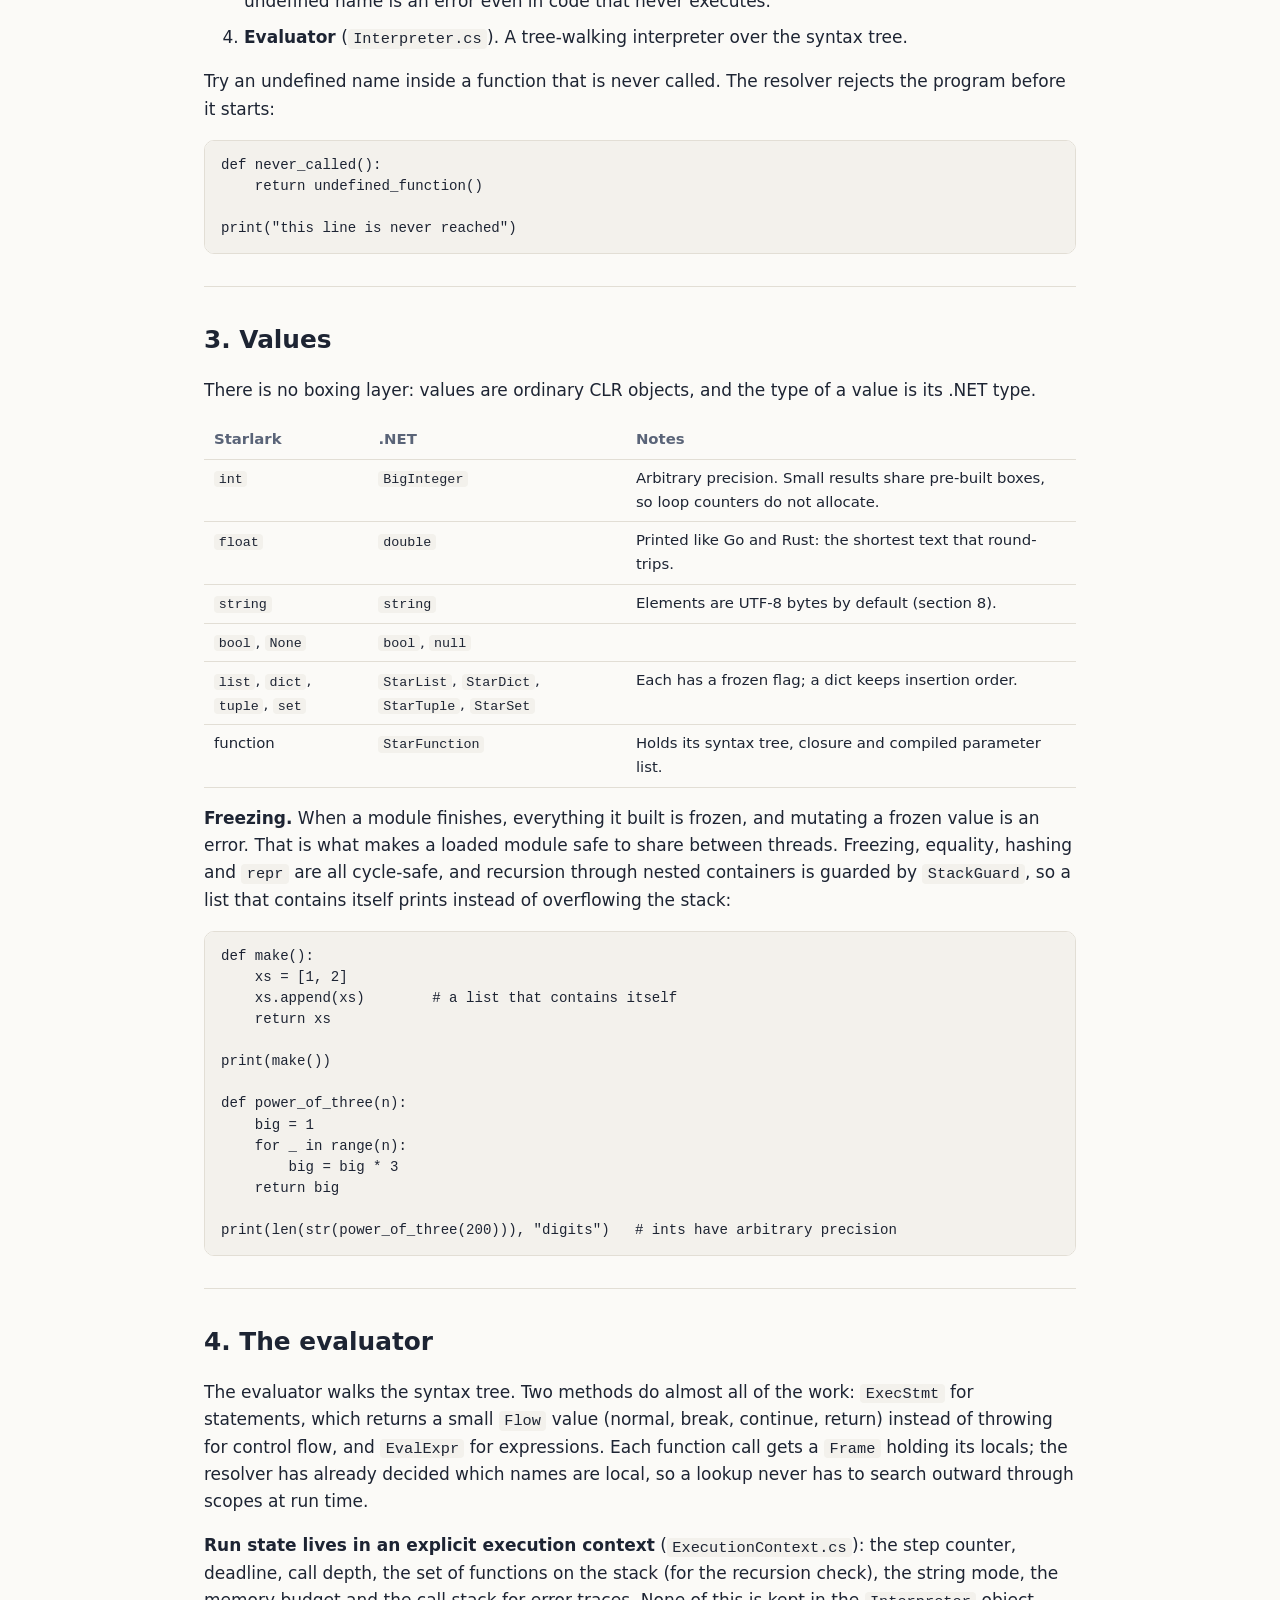
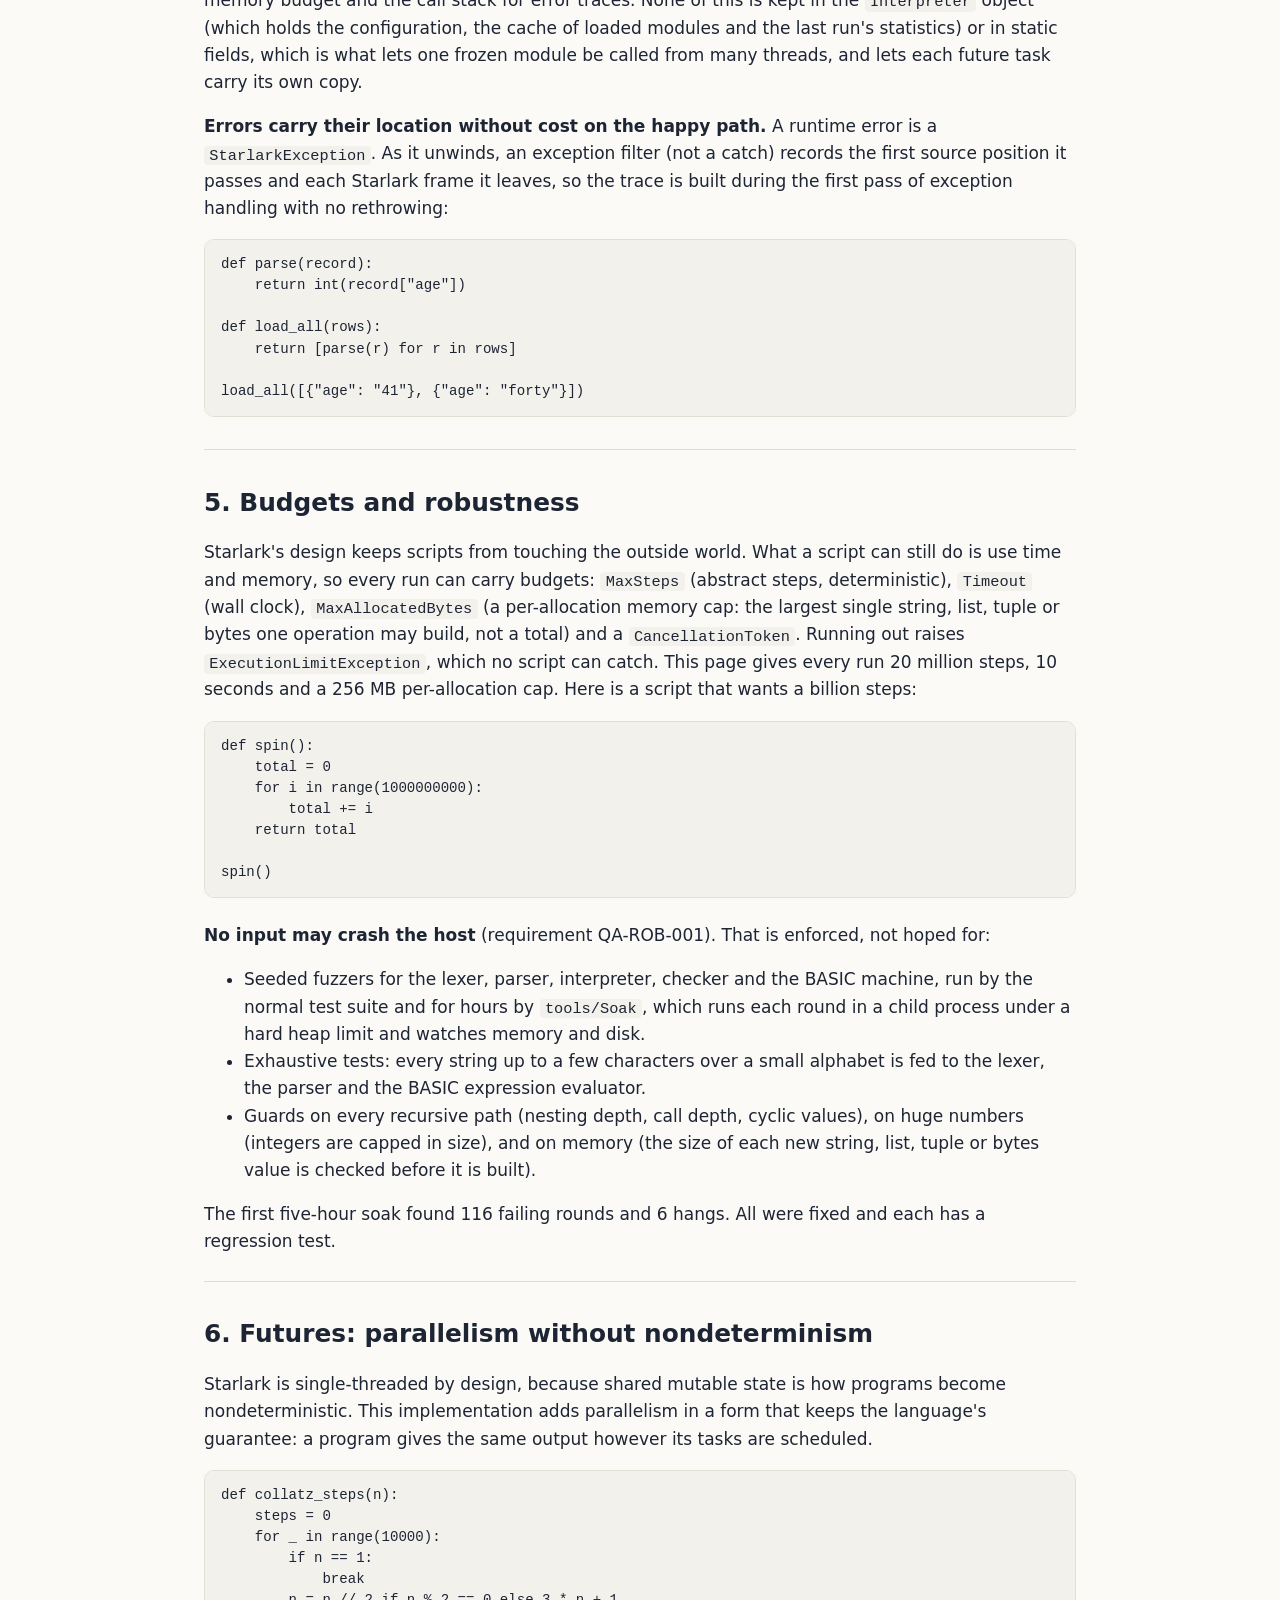
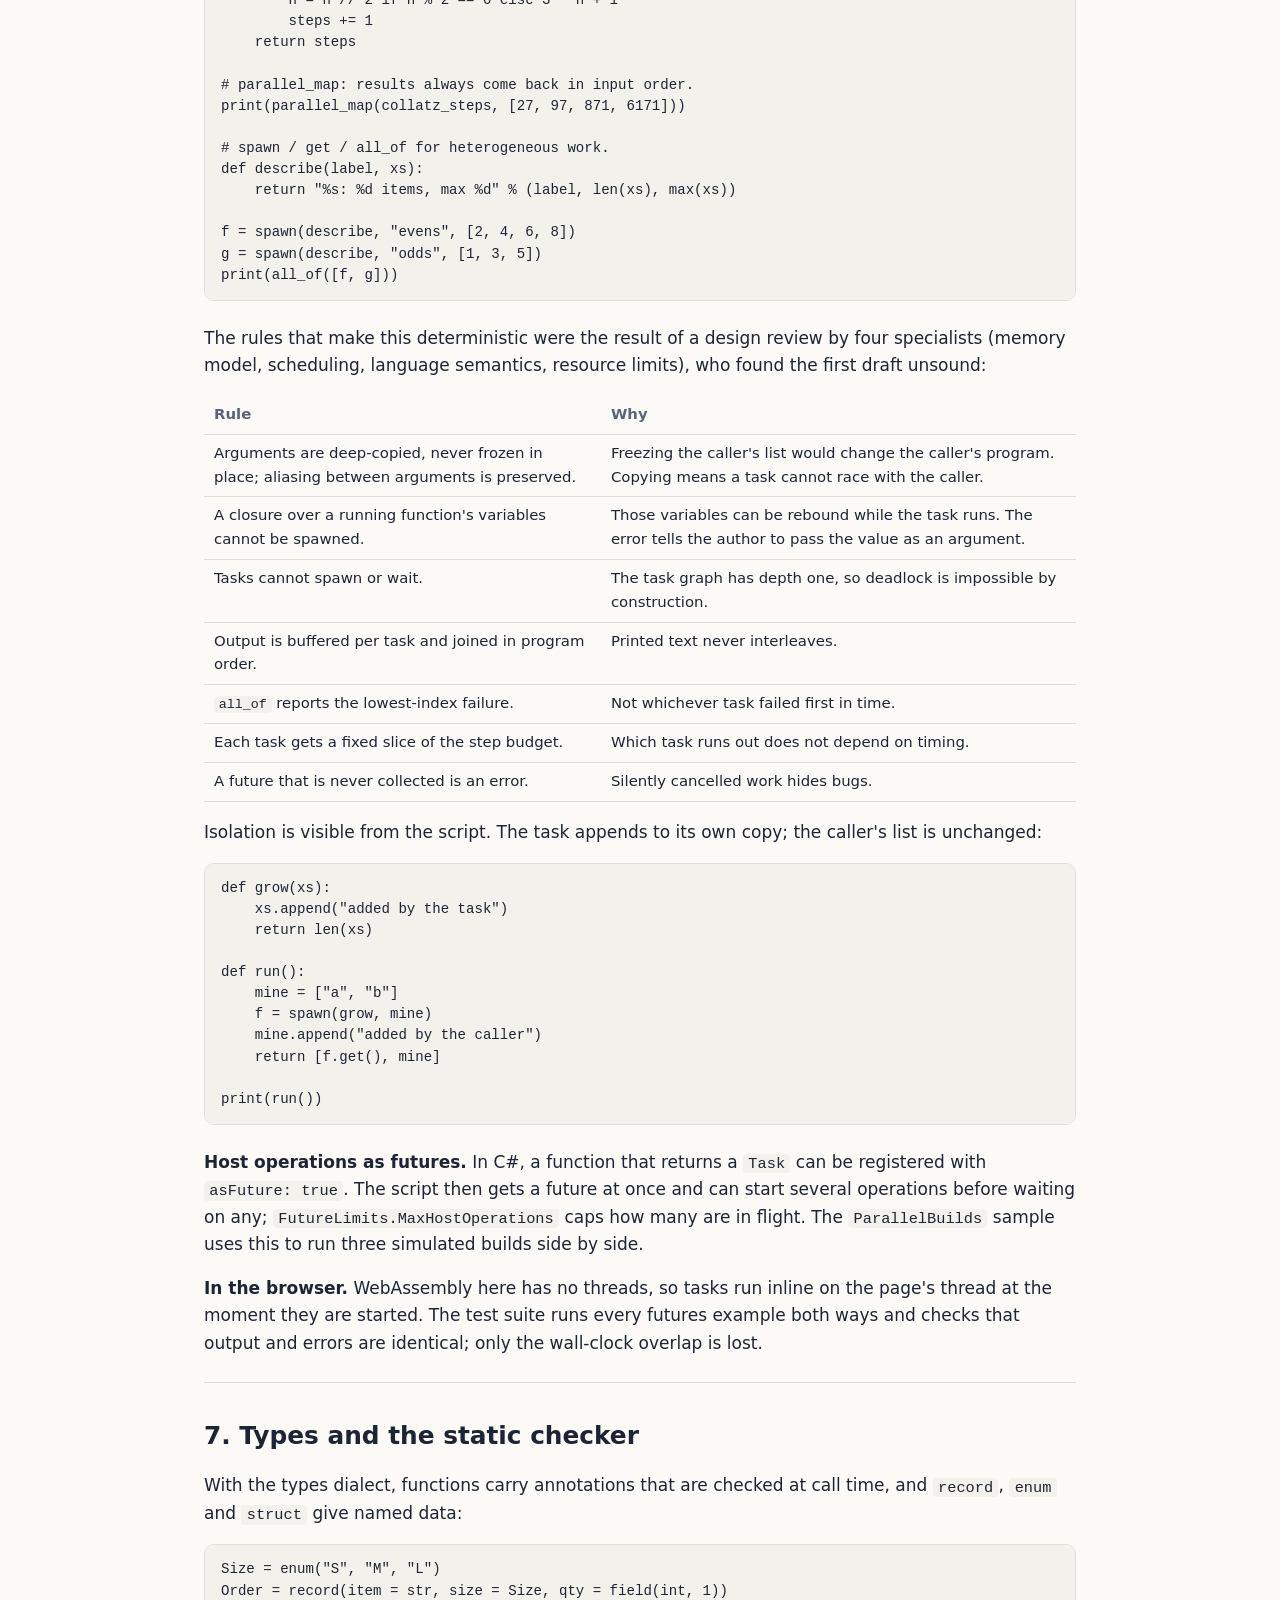
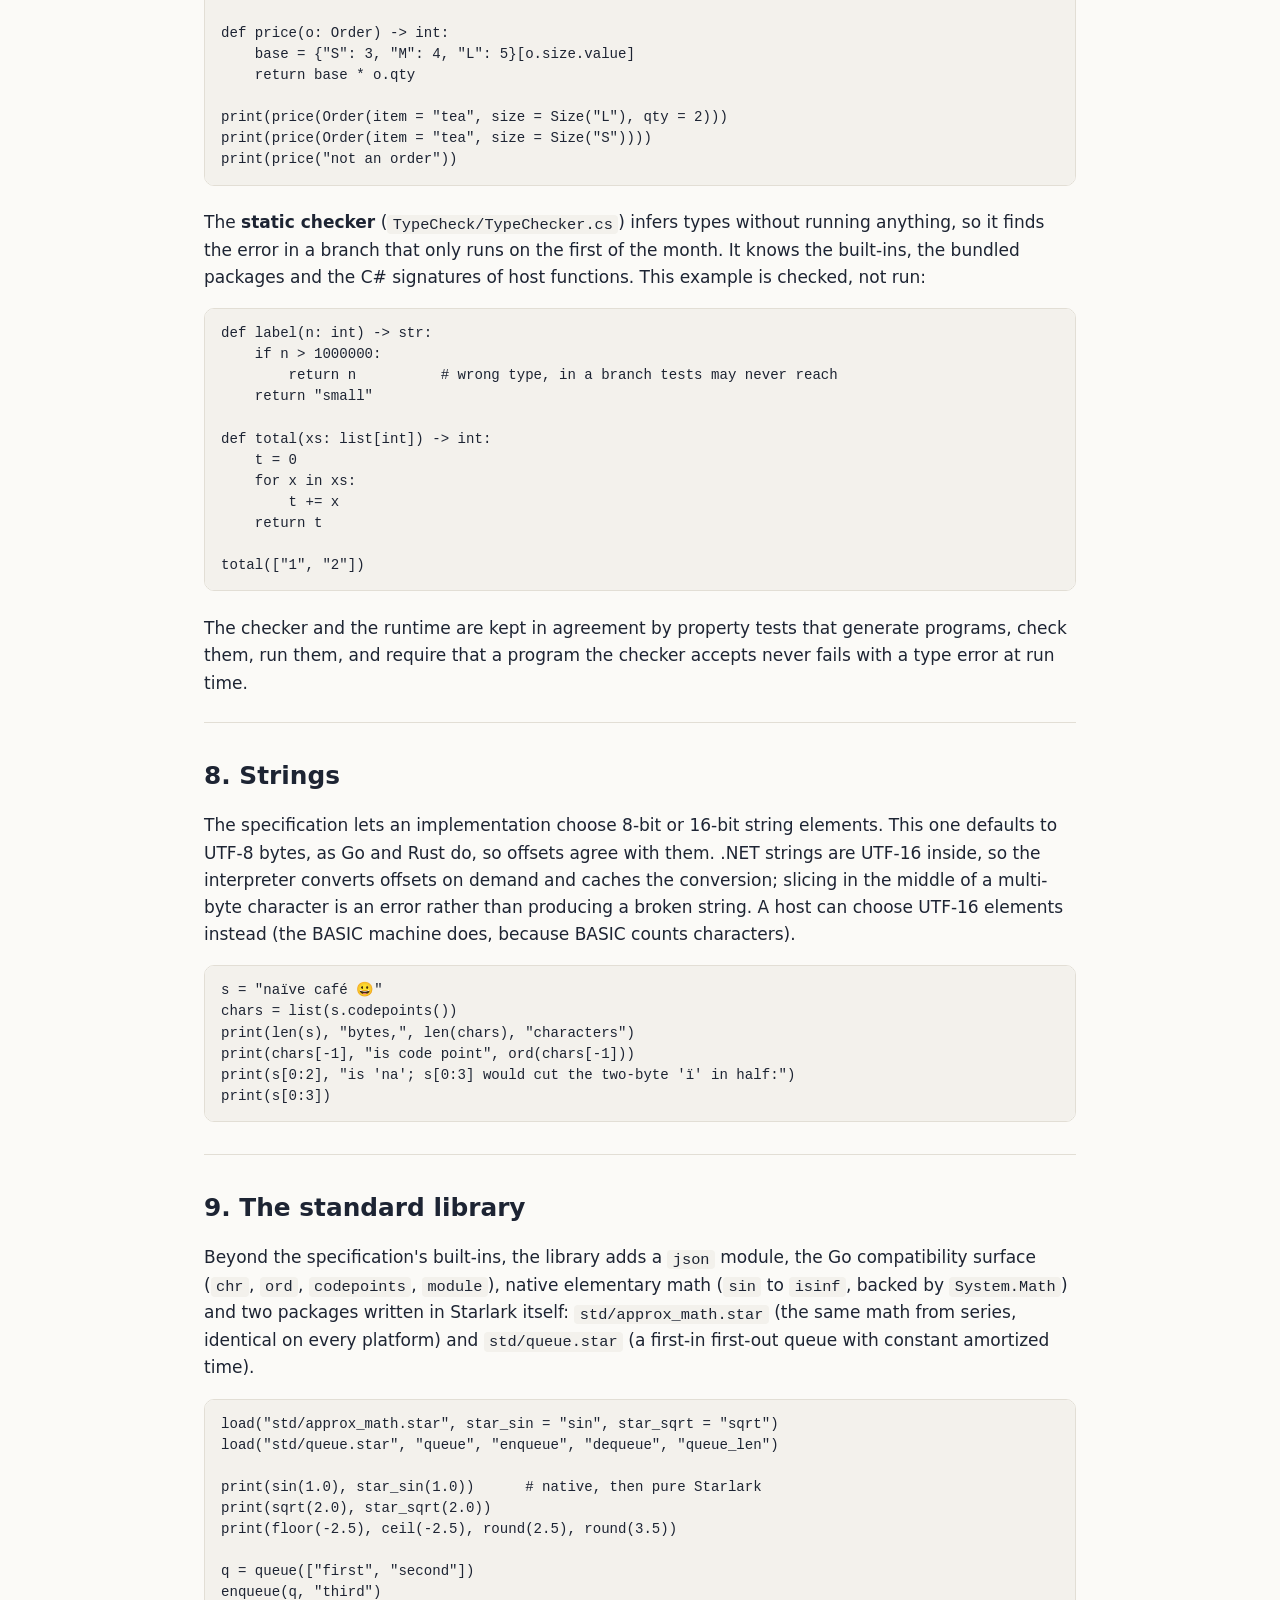
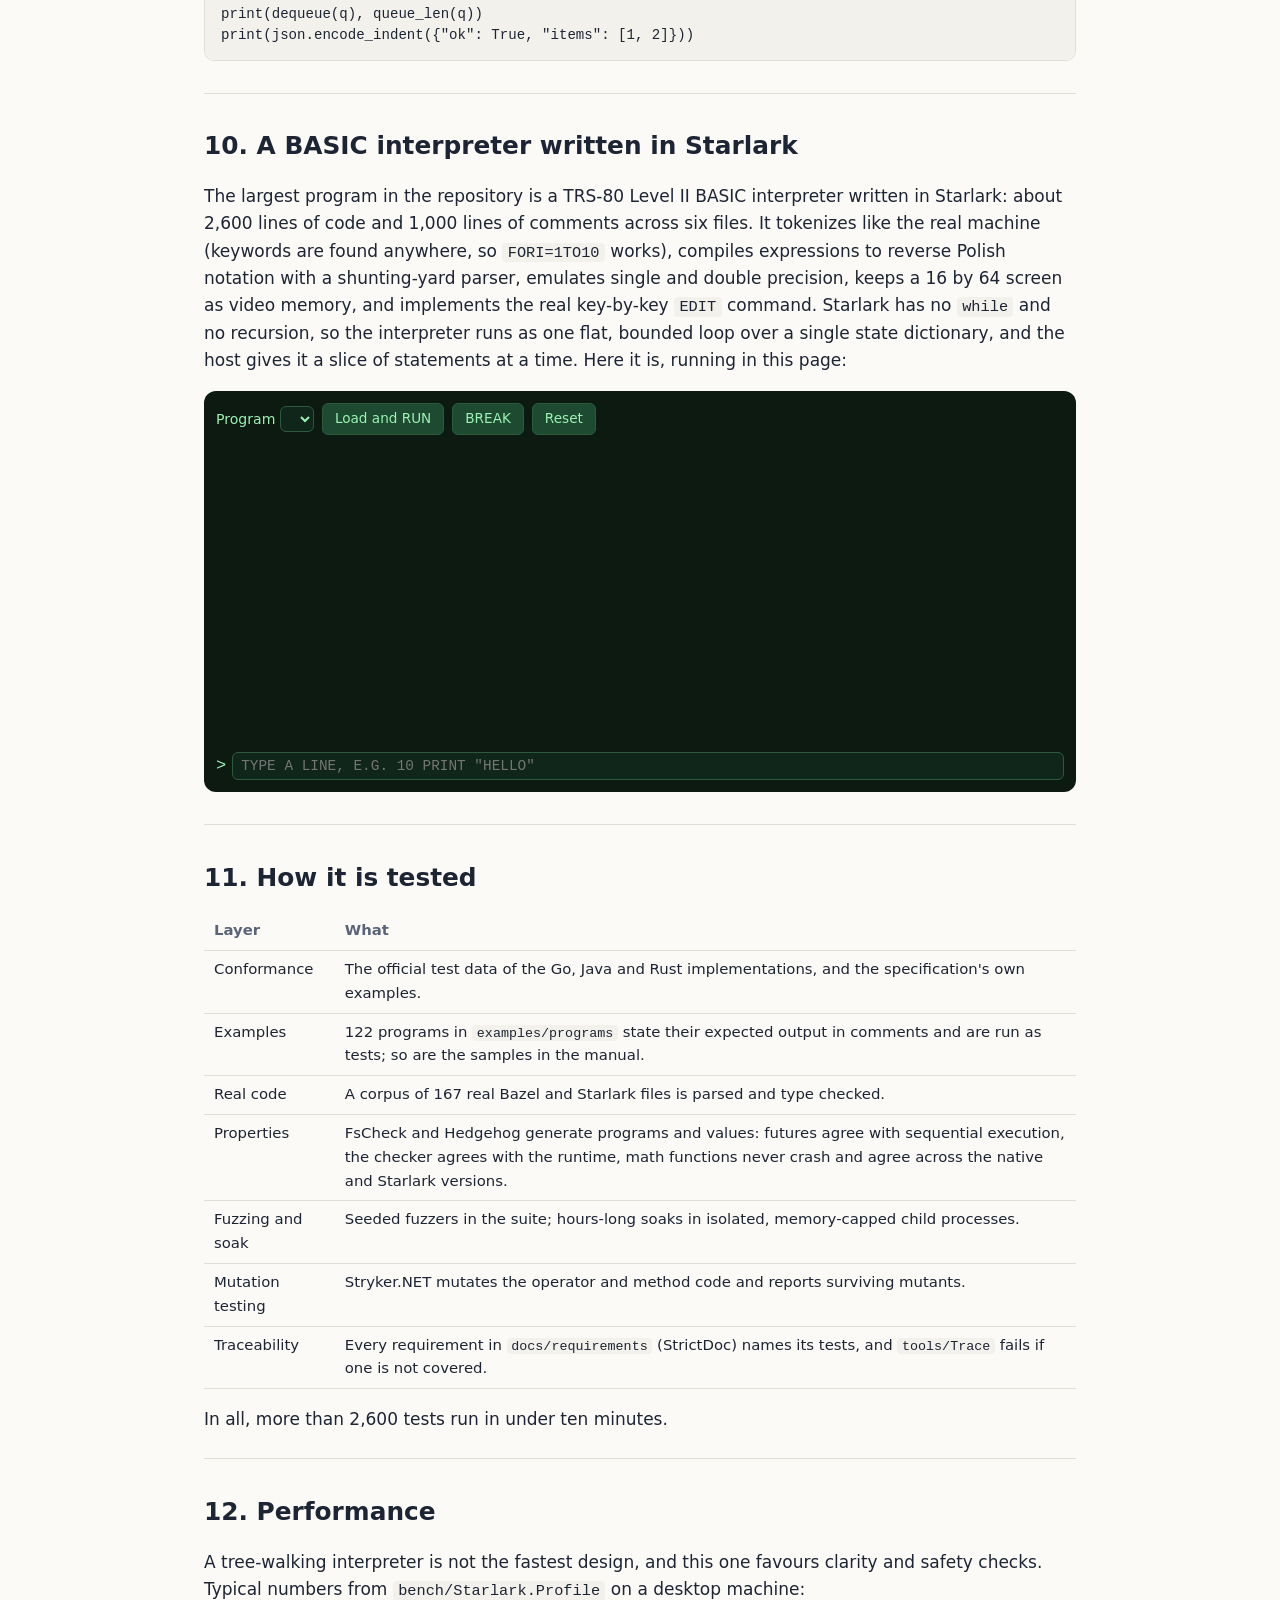
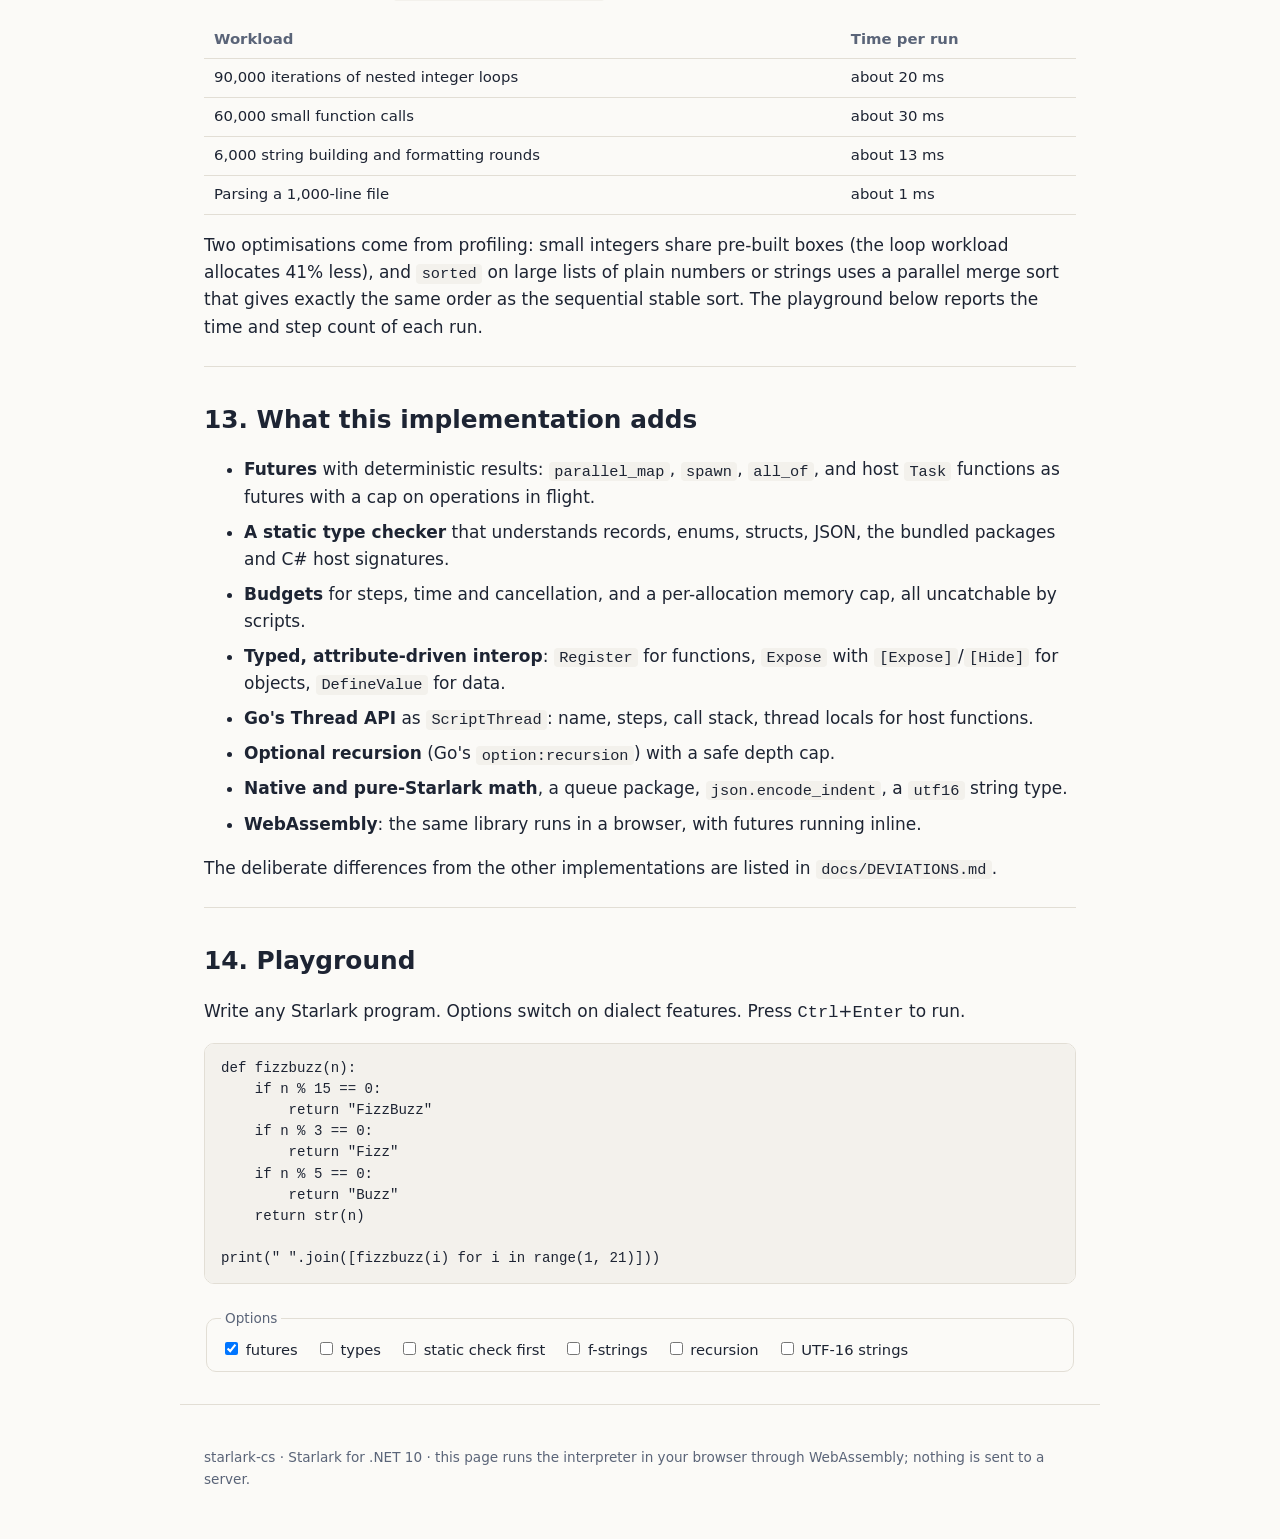
==== commit 1545d561: "RC1 review: correct documentation Co-Authored-By: Claude Opus 5.5 <noreply@anthropic.com>" ====
--- a/docs/site/deep-dive.html
+++ b/docs/site/deep-dive.html
@@ -127,8 +127,9 @@
 already decided which names are local, so a lookup never has to search outward through scopes at run time.</p>
 <p><b>Run state lives in an explicit execution context</b> (<code>ExecutionContext.cs</code>): the step counter, deadline,
 call depth, the set of functions on the stack (for the recursion check), the string mode, the memory budget and the call
-stack for error traces. Nothing about a run is kept in the <code>Interpreter</code> object or in static fields, which is
-what lets one frozen module be called from many threads, and lets each future task carry its own copy.</p>
+stack for error traces. None of this is kept in the <code>Interpreter</code> object (which holds the configuration, the
+cache of loaded modules and the last run's statistics) or in static fields, which is what lets one frozen module be called
+from many threads, and lets each future task carry its own copy.</p>
 <p><b>Errors carry their location without cost on the happy path.</b> A runtime error is a <code>StarlarkException</code>.
 As it unwinds, an exception filter (not a catch) records the first source position it passes and each Starlark frame it
 leaves, so the trace is built during the first pass of exception handling with no rethrowing:</p>
@@ -147,9 +148,10 @@
 <h2>5. Budgets and robustness</h2>
 <p>Starlark's design keeps scripts from touching the outside world. What a script can still do is use time and memory,
 so every run can carry budgets: <code>MaxSteps</code> (abstract steps, deterministic), <code>Timeout</code> (wall clock),
-<code>MaxAllocatedBytes</code> (memory) and a <code>CancellationToken</code>. Running out raises
+<code>MaxAllocatedBytes</code> (a per-allocation memory cap: the largest single string, list, tuple or bytes one operation
+may build, not a total) and a <code>CancellationToken</code>. Running out raises
 <code>ExecutionLimitException</code>, which no script can catch. This page gives every run 20 million steps, 10 seconds and
-256 MB. Here is a script that wants a billion steps:</p>
+a 256 MB per-allocation cap. Here is a script that wants a billion steps:</p>
 <div data-expect="limit reached (steps)" class="example" data-options="">
 <pre class="code" contenteditable="true" spellcheck="false">def spin():
     total = 0
@@ -166,8 +168,8 @@
   disk.</li>
   <li>Exhaustive tests: every string up to a few characters over a small alphabet is fed to the lexer, the parser and the
   BASIC expression evaluator.</li>
-  <li>Guards on every recursive path (nesting depth, call depth, cyclic values), on huge numbers (a shift by a billion is an
-  error, not an attempt), and on memory (string and list growth is checked before it happens).</li>
+  <li>Guards on every recursive path (nesting depth, call depth, cyclic values), on huge numbers (integers are capped in
+  size), and on memory (the size of each new string, list, tuple or bytes value is checked before it is built).</li>
 </ul>
 <p>The first five-hour soak found 116 failing rounds and 6 hangs. All were fixed and each has a regression test.</p>
 </section>
@@ -348,7 +350,7 @@
 <tr><td>Traceability</td><td>Every requirement in <code>docs/requirements</code> (StrictDoc) names its tests, and
 <code>tools/Trace</code> fails if one is not covered.</td></tr>
 </table>
-<p>In all, about 2,800 tests run in under ten minutes.</p>
+<p>In all, more than 2,600 tests run in under ten minutes.</p>
 </section>
 
 <section id="performance">
@@ -374,7 +376,7 @@
   <code>Task</code> functions as futures with a cap on operations in flight.</li>
   <li><b>A static type checker</b> that understands records, enums, structs, JSON, the bundled packages and C# host
   signatures.</li>
-  <li><b>Budgets</b> for steps, time, memory and cancellation, all uncatchable by scripts.</li>
+  <li><b>Budgets</b> for steps, time and cancellation, and a per-allocation memory cap, all uncatchable by scripts.</li>
   <li><b>Typed, attribute-driven interop</b>: <code>Register</code> for functions, <code>Expose</code> with
   <code>[Expose]</code>/<code>[Hide]</code> for objects, <code>DefineValue</code> for data.</li>
   <li><b>Go's Thread API</b> as <code>ScriptThread</code>: name, steps, call stack, thread locals for host functions.</li>
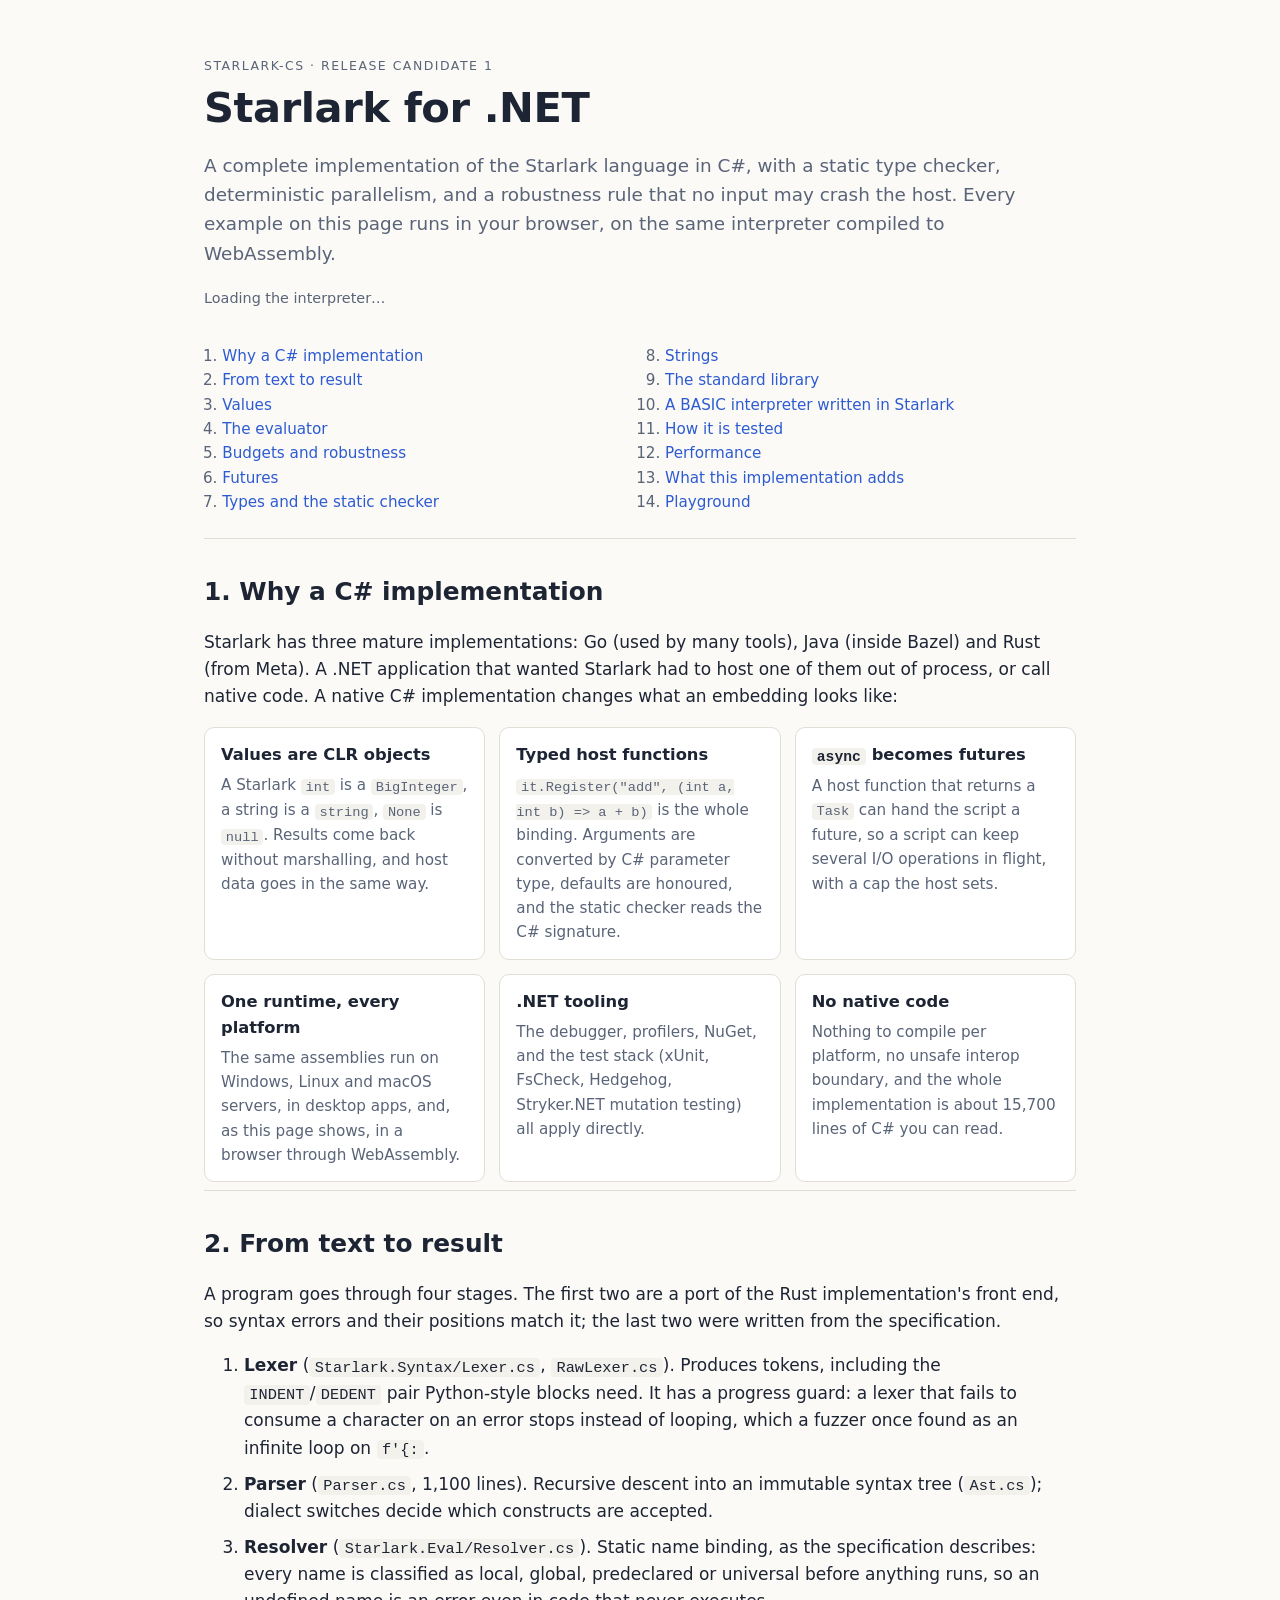
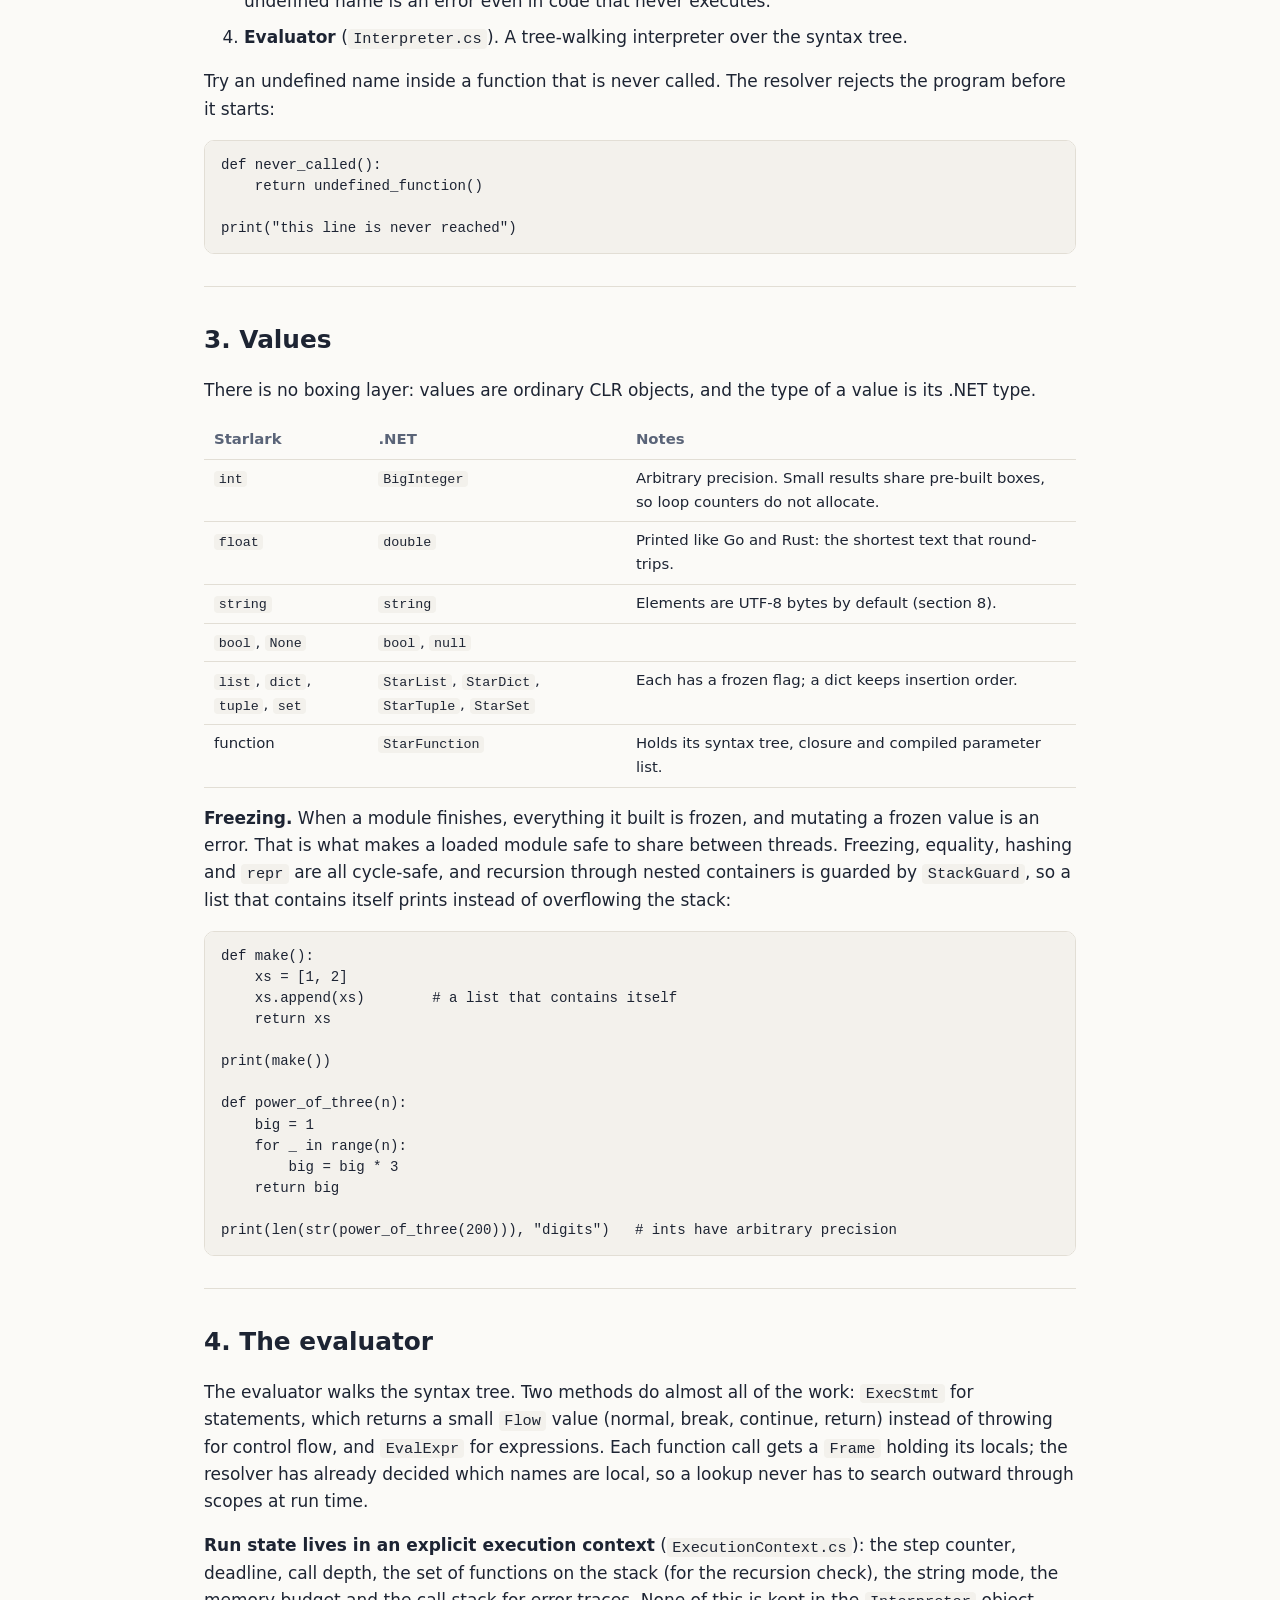
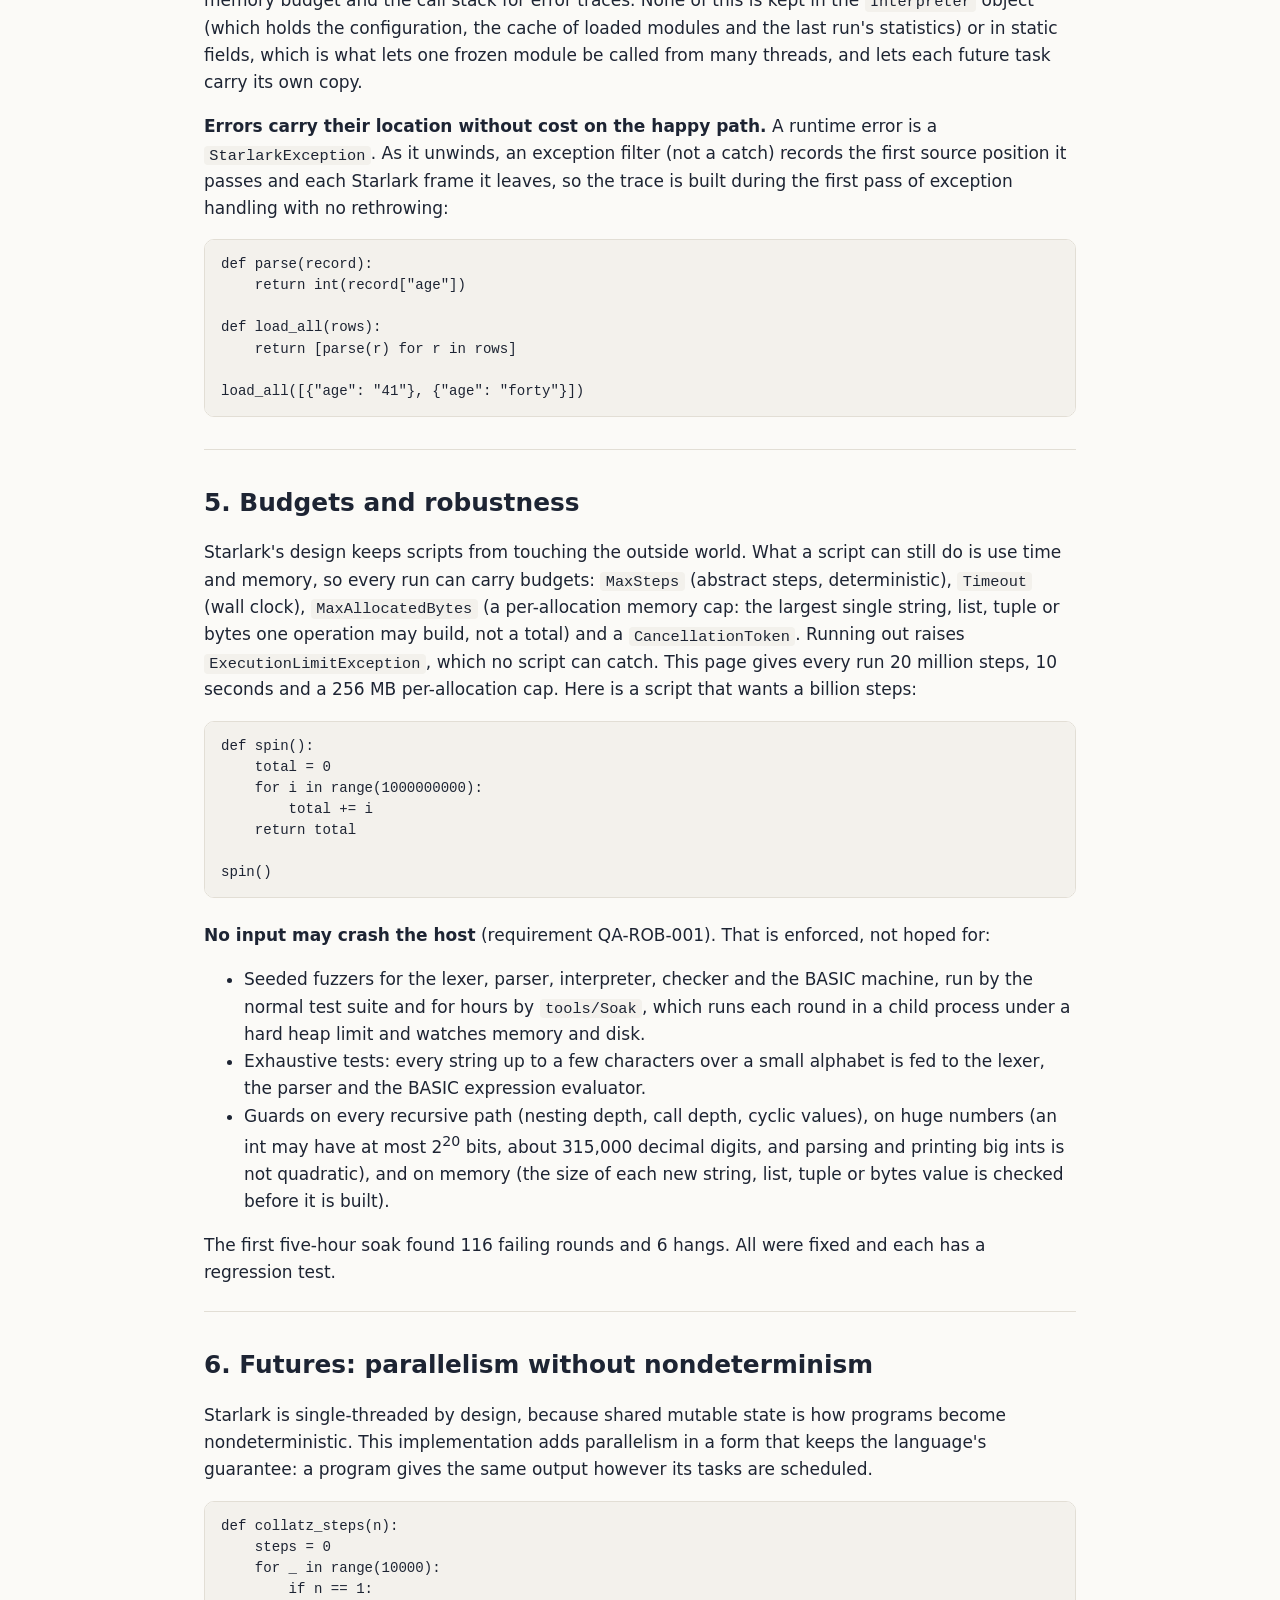
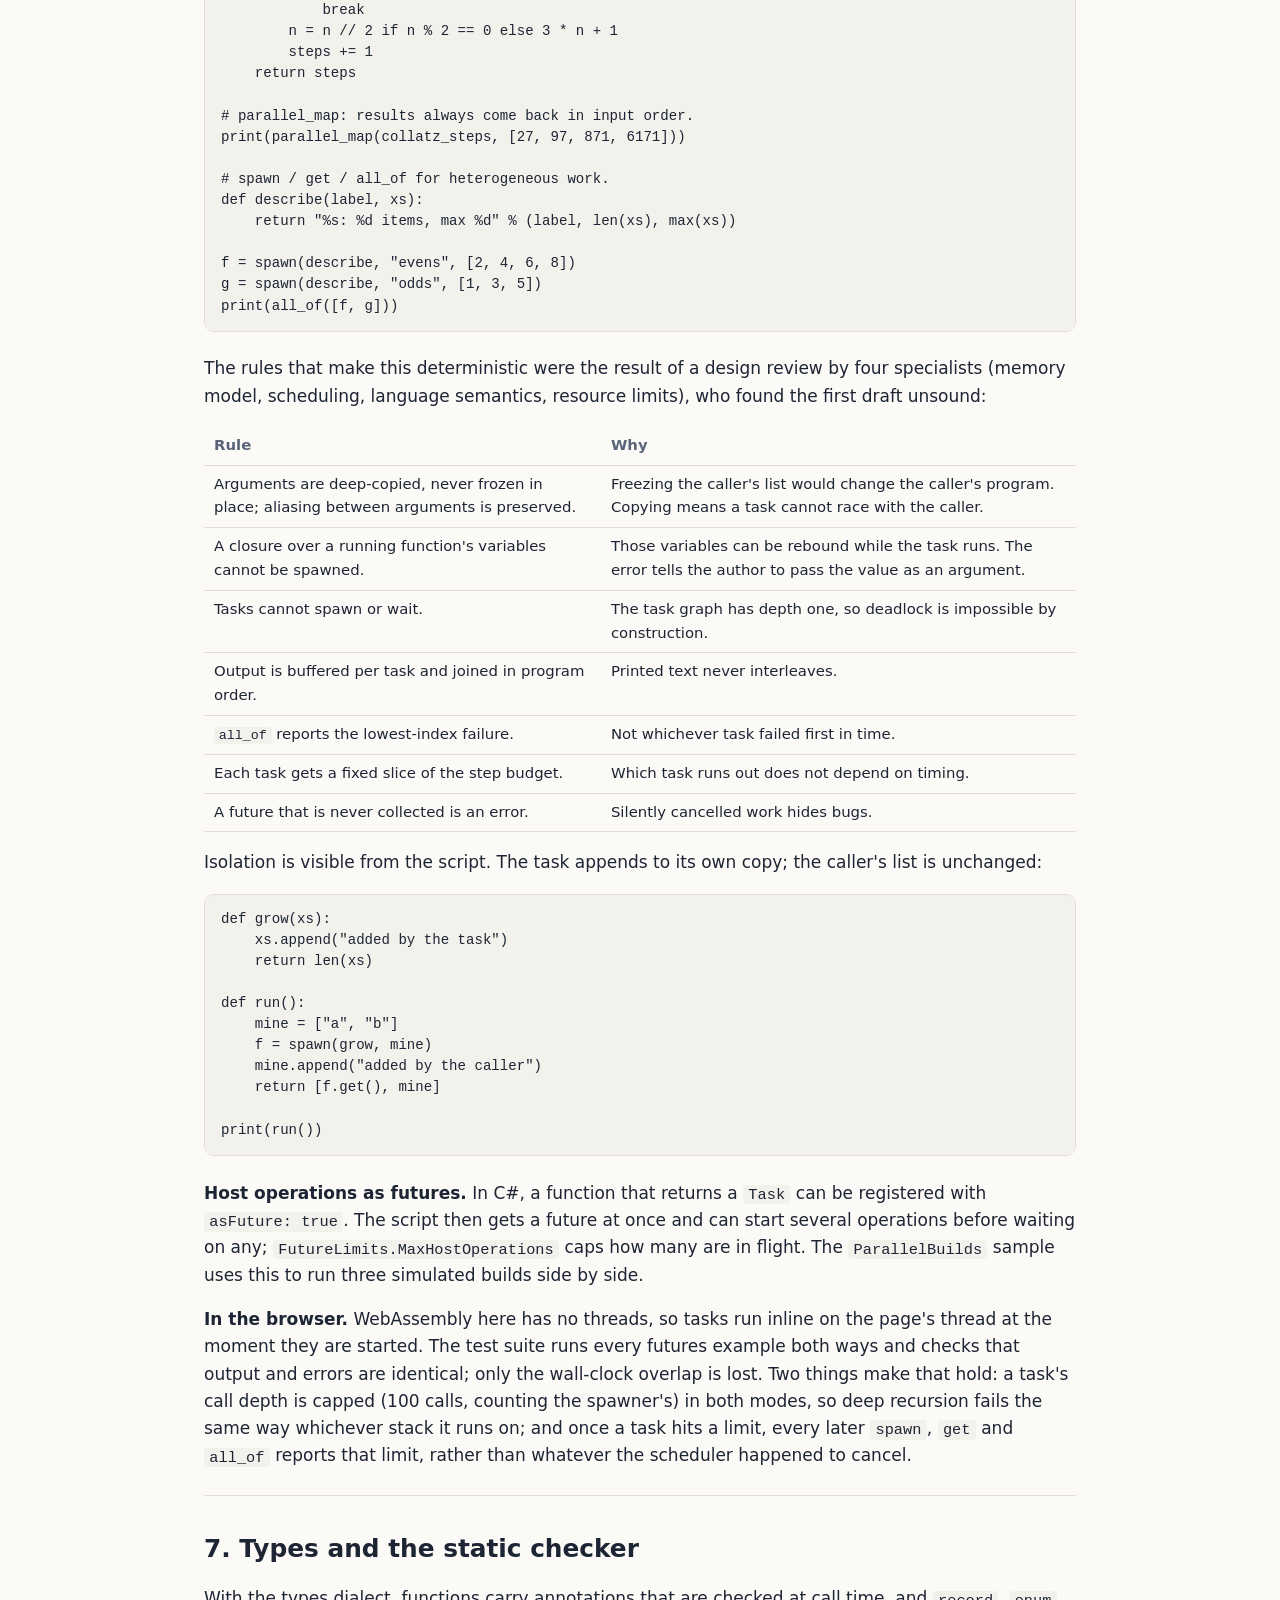
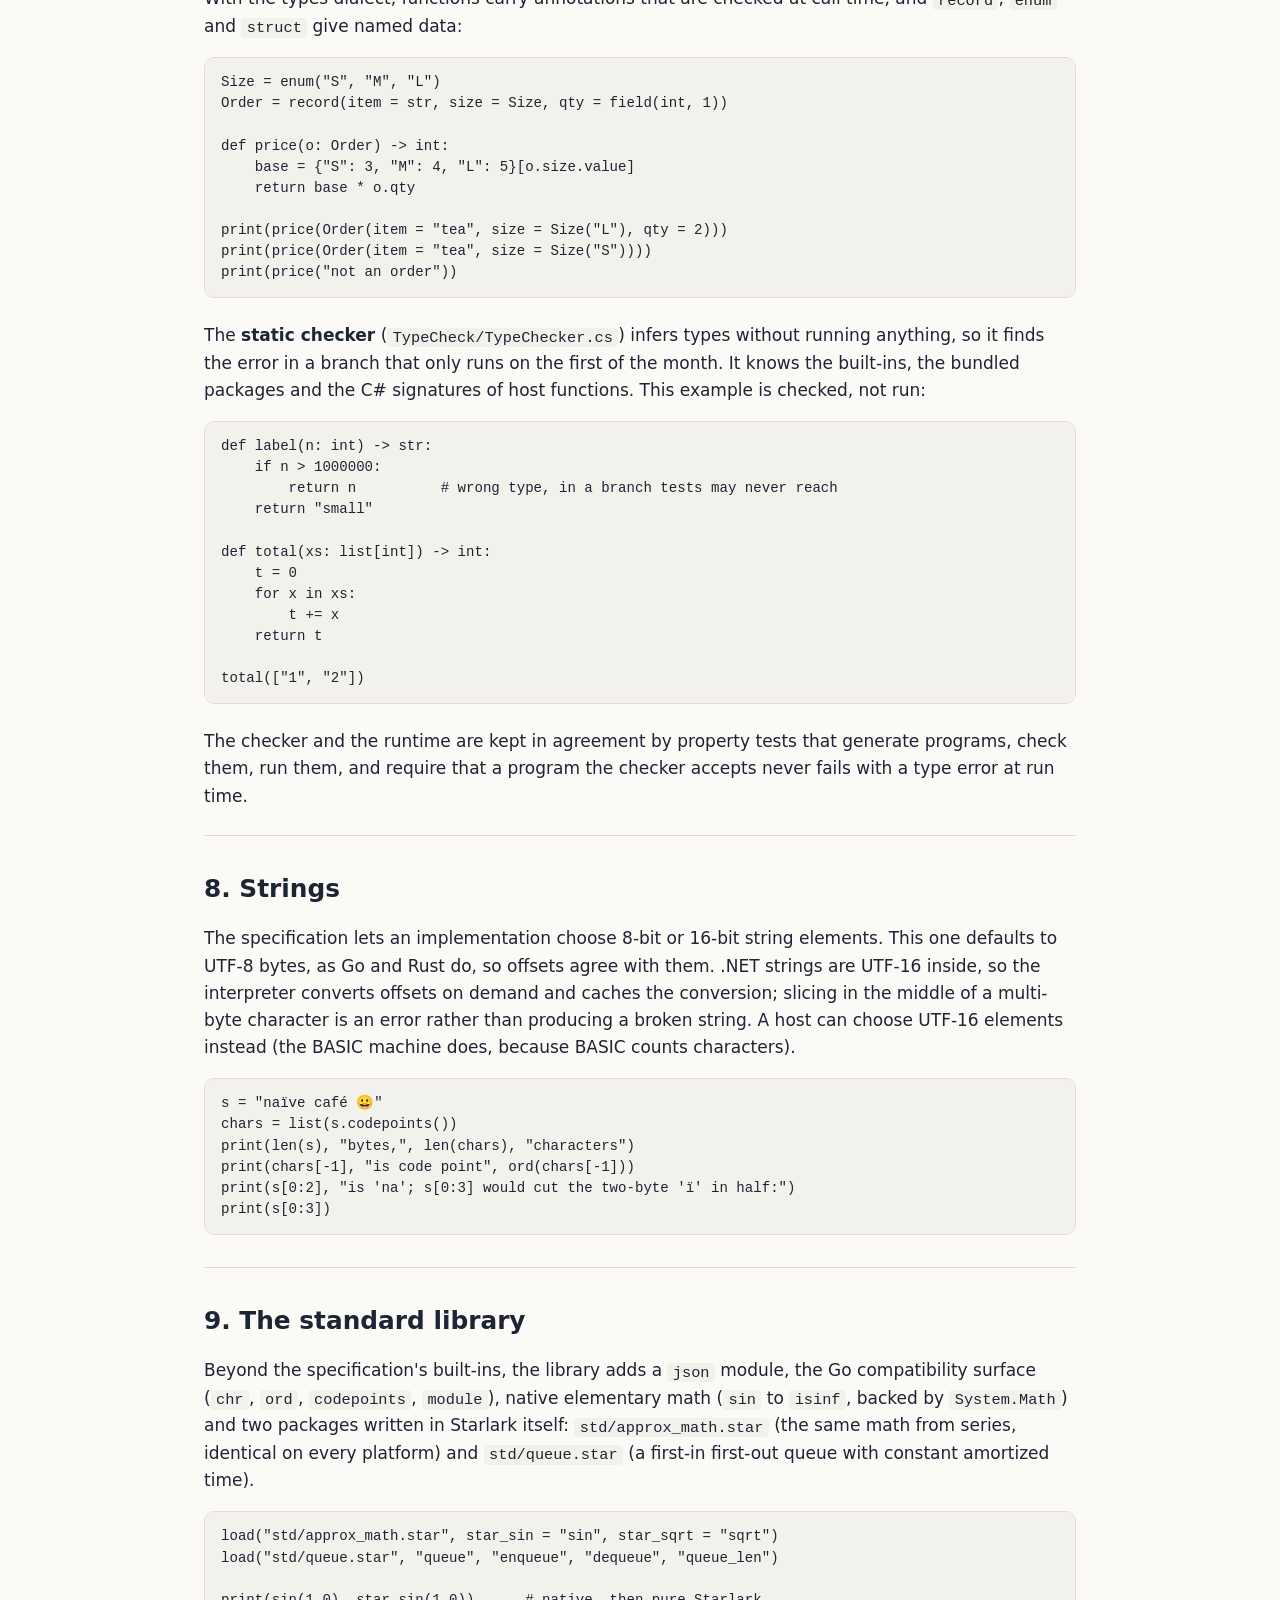
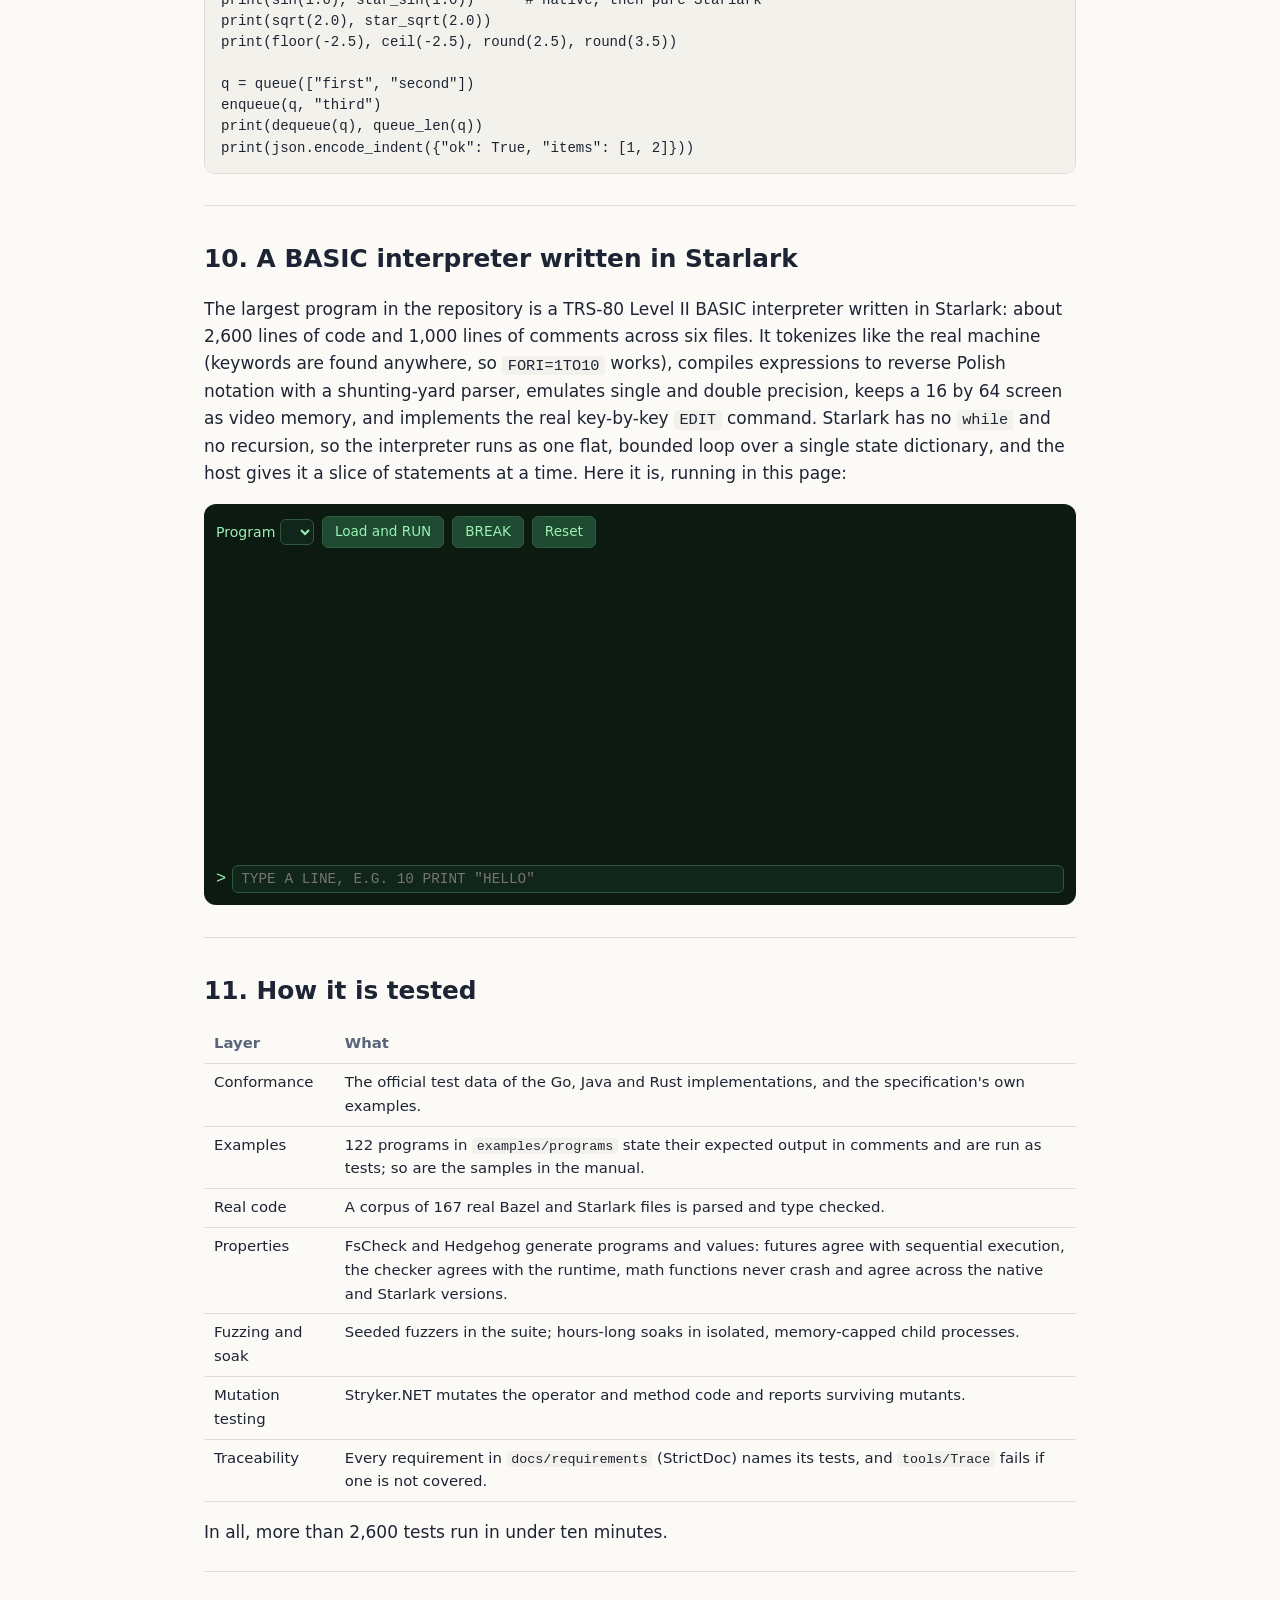
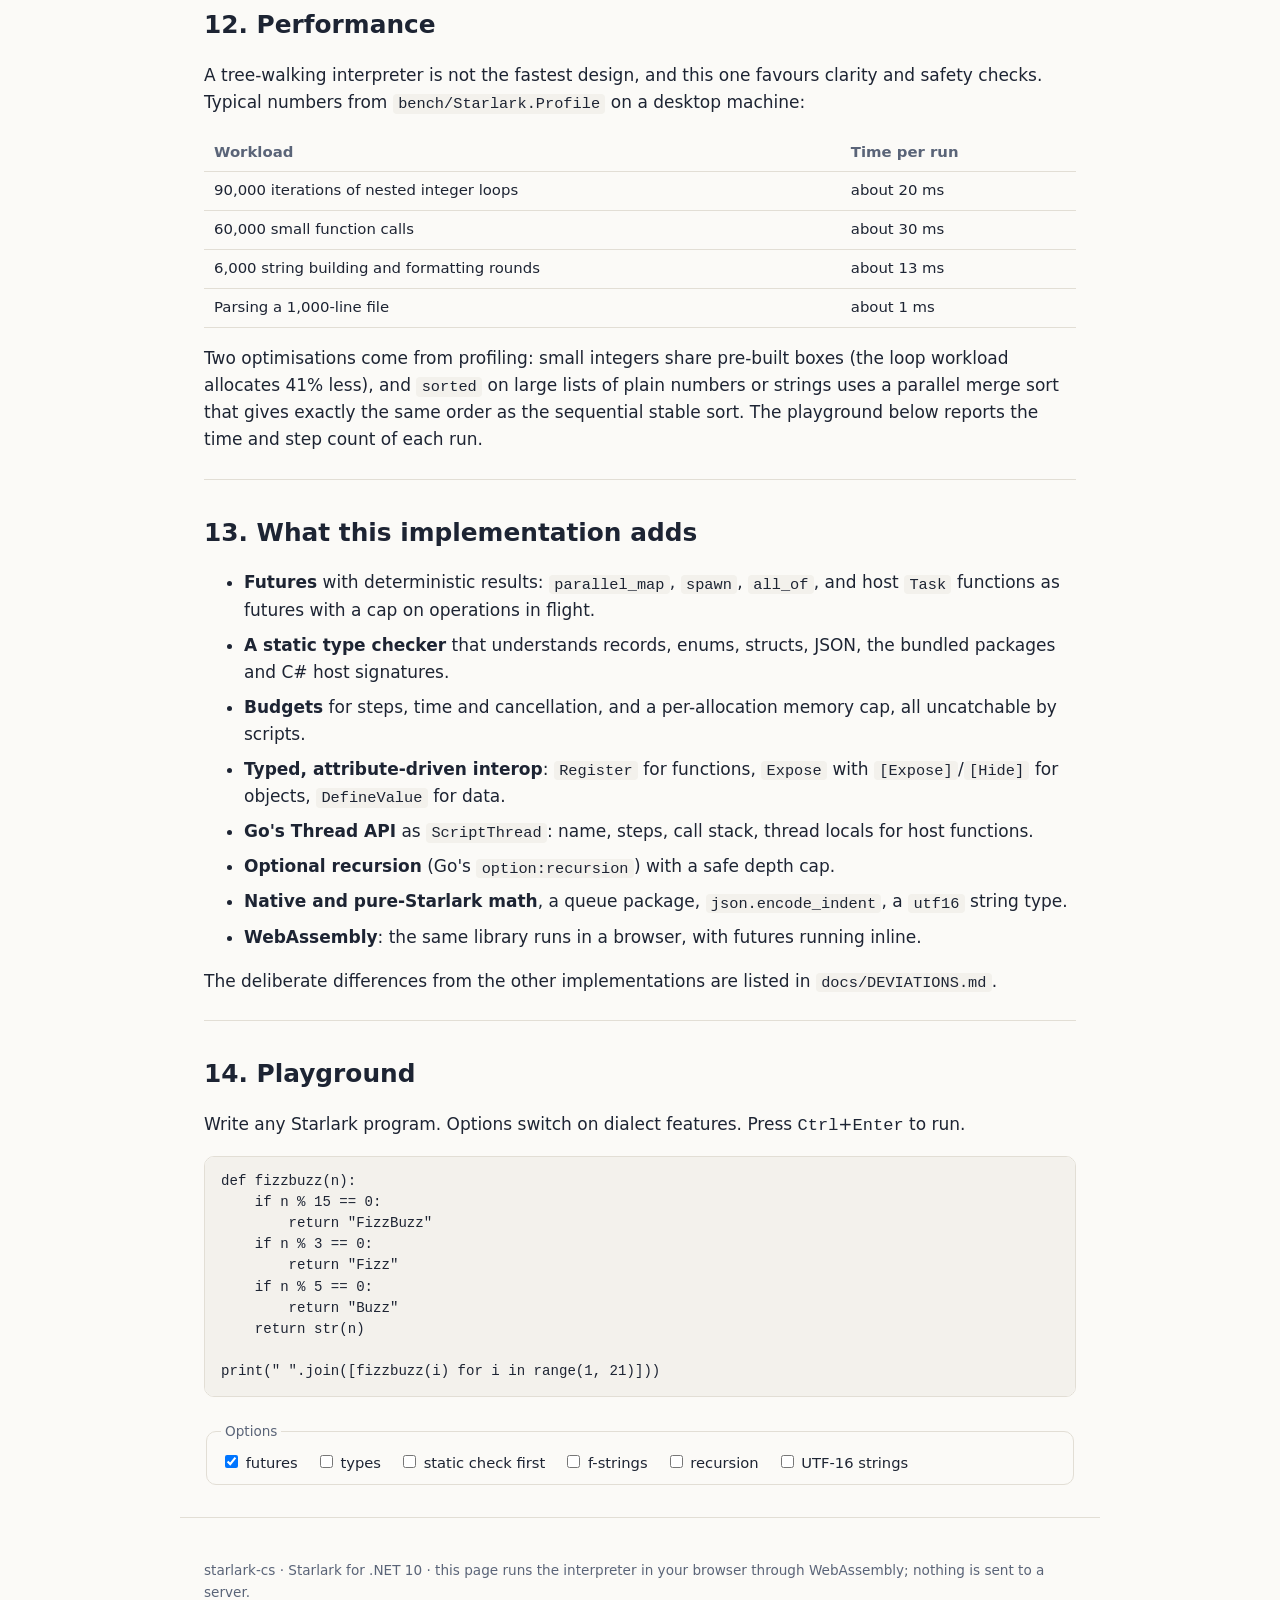
==== commit 9709cda1: "Docs: name the int size cap, the new futures limits and LastRunSteps; state the inline-futures stack" ====
--- a/docs/site/deep-dive.html
+++ b/docs/site/deep-dive.html
@@ -168,8 +168,8 @@
   disk.</li>
   <li>Exhaustive tests: every string up to a few characters over a small alphabet is fed to the lexer, the parser and the
   BASIC expression evaluator.</li>
-  <li>Guards on every recursive path (nesting depth, call depth, cyclic values), on huge numbers (integers are capped in
-  size), and on memory (the size of each new string, list, tuple or bytes value is checked before it is built).</li>
+  <li>Guards on every recursive path (nesting depth, call depth, cyclic values), on huge numbers (an int may have at most
+  2<sup>20</sup> bits, about 315,000 decimal digits, and parsing and printing big ints is not quadratic), and on memory (the size of each new string, list, tuple or bytes value is checked before it is built).</li>
 </ul>
 <p>The first five-hour soak found 116 failing rounds and 6 hangs. All were fixed and each has a regression test.</p>
 </section>
@@ -234,7 +234,10 @@
 run three simulated builds side by side.</p>
 <p><b>In the browser.</b> WebAssembly here has no threads, so tasks run inline on the page's thread at the moment they are
 started. The test suite runs every futures example both ways and checks that output and errors are identical; only the
-wall-clock overlap is lost.</p>
+wall-clock overlap is lost. Two things make that hold: a task's call depth is capped (100 calls, counting the spawner's)
+in both modes, so deep recursion fails the same way whichever stack it runs on; and once a task hits a limit, every later
+<code>spawn</code>, <code>get</code> and <code>all_of</code> reports that limit, rather than whatever the scheduler happened to
+cancel.</p>
 </section>
 
 <section id="types">
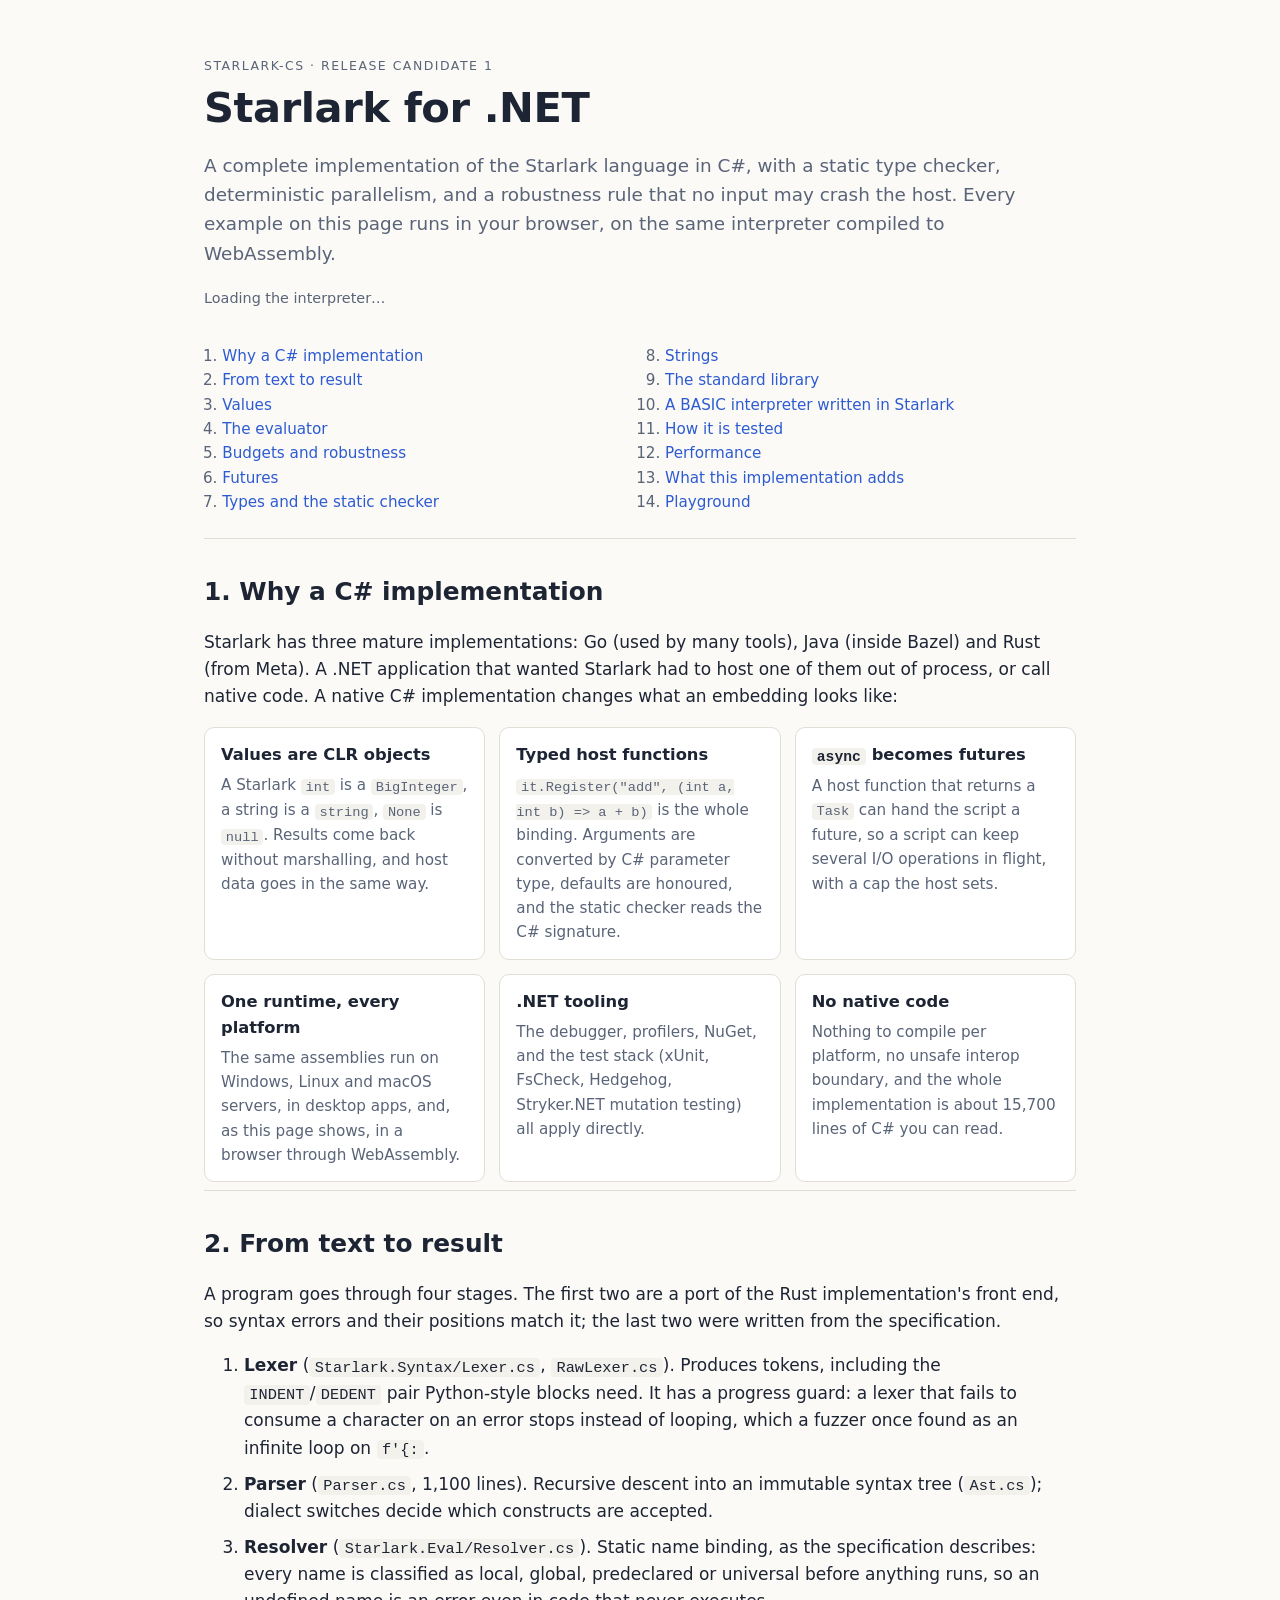
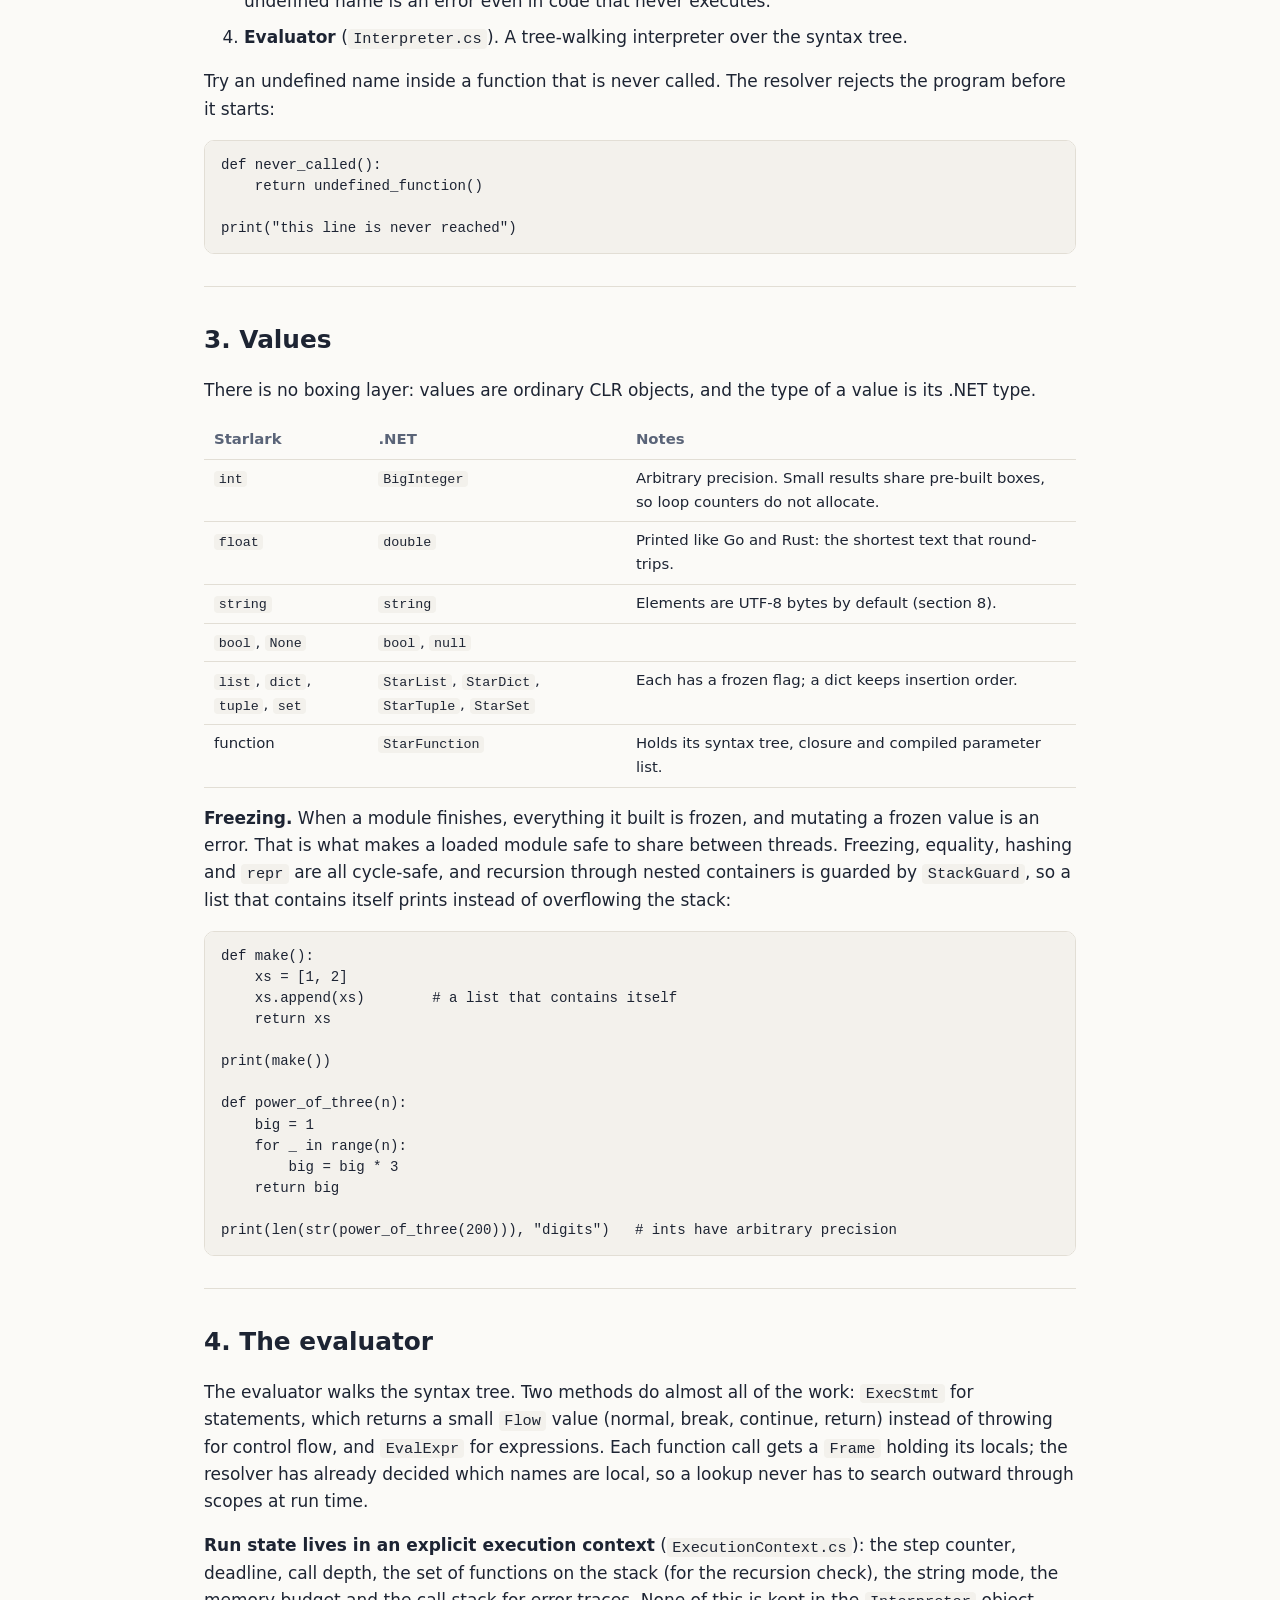
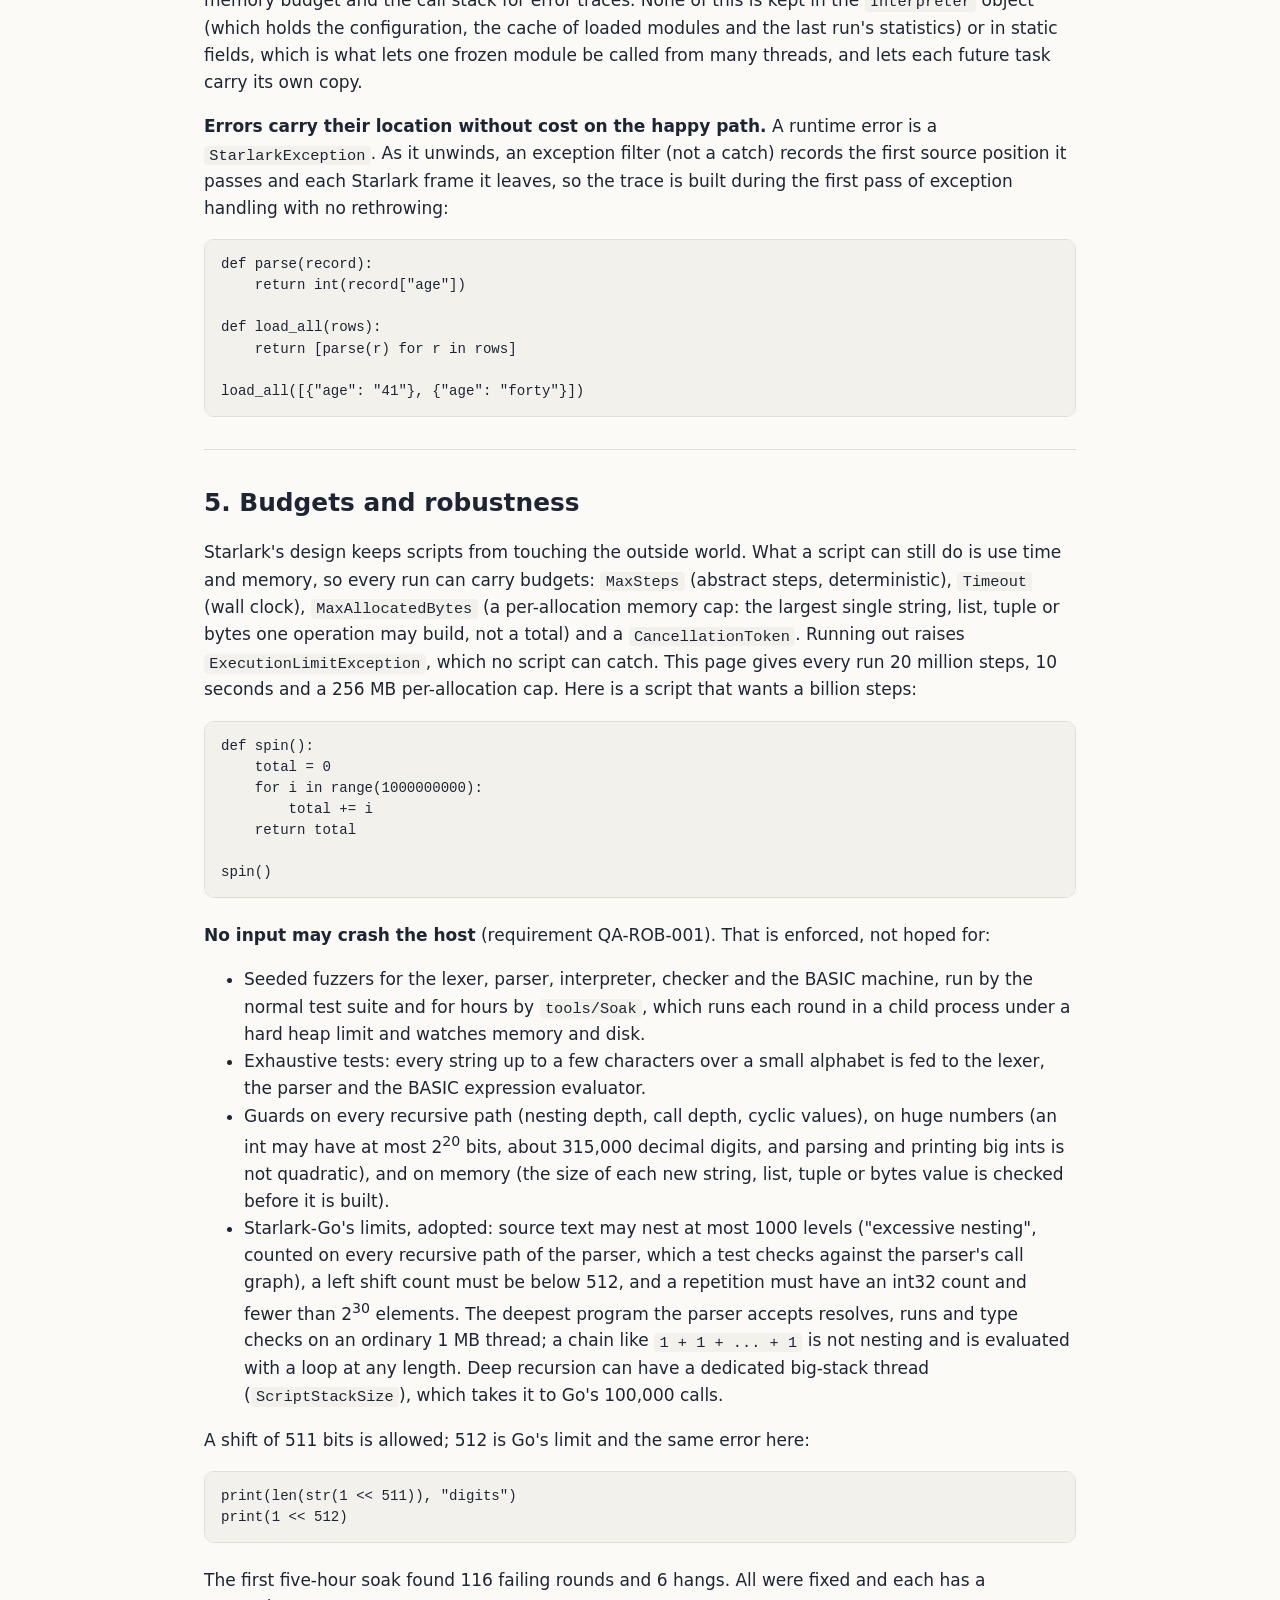
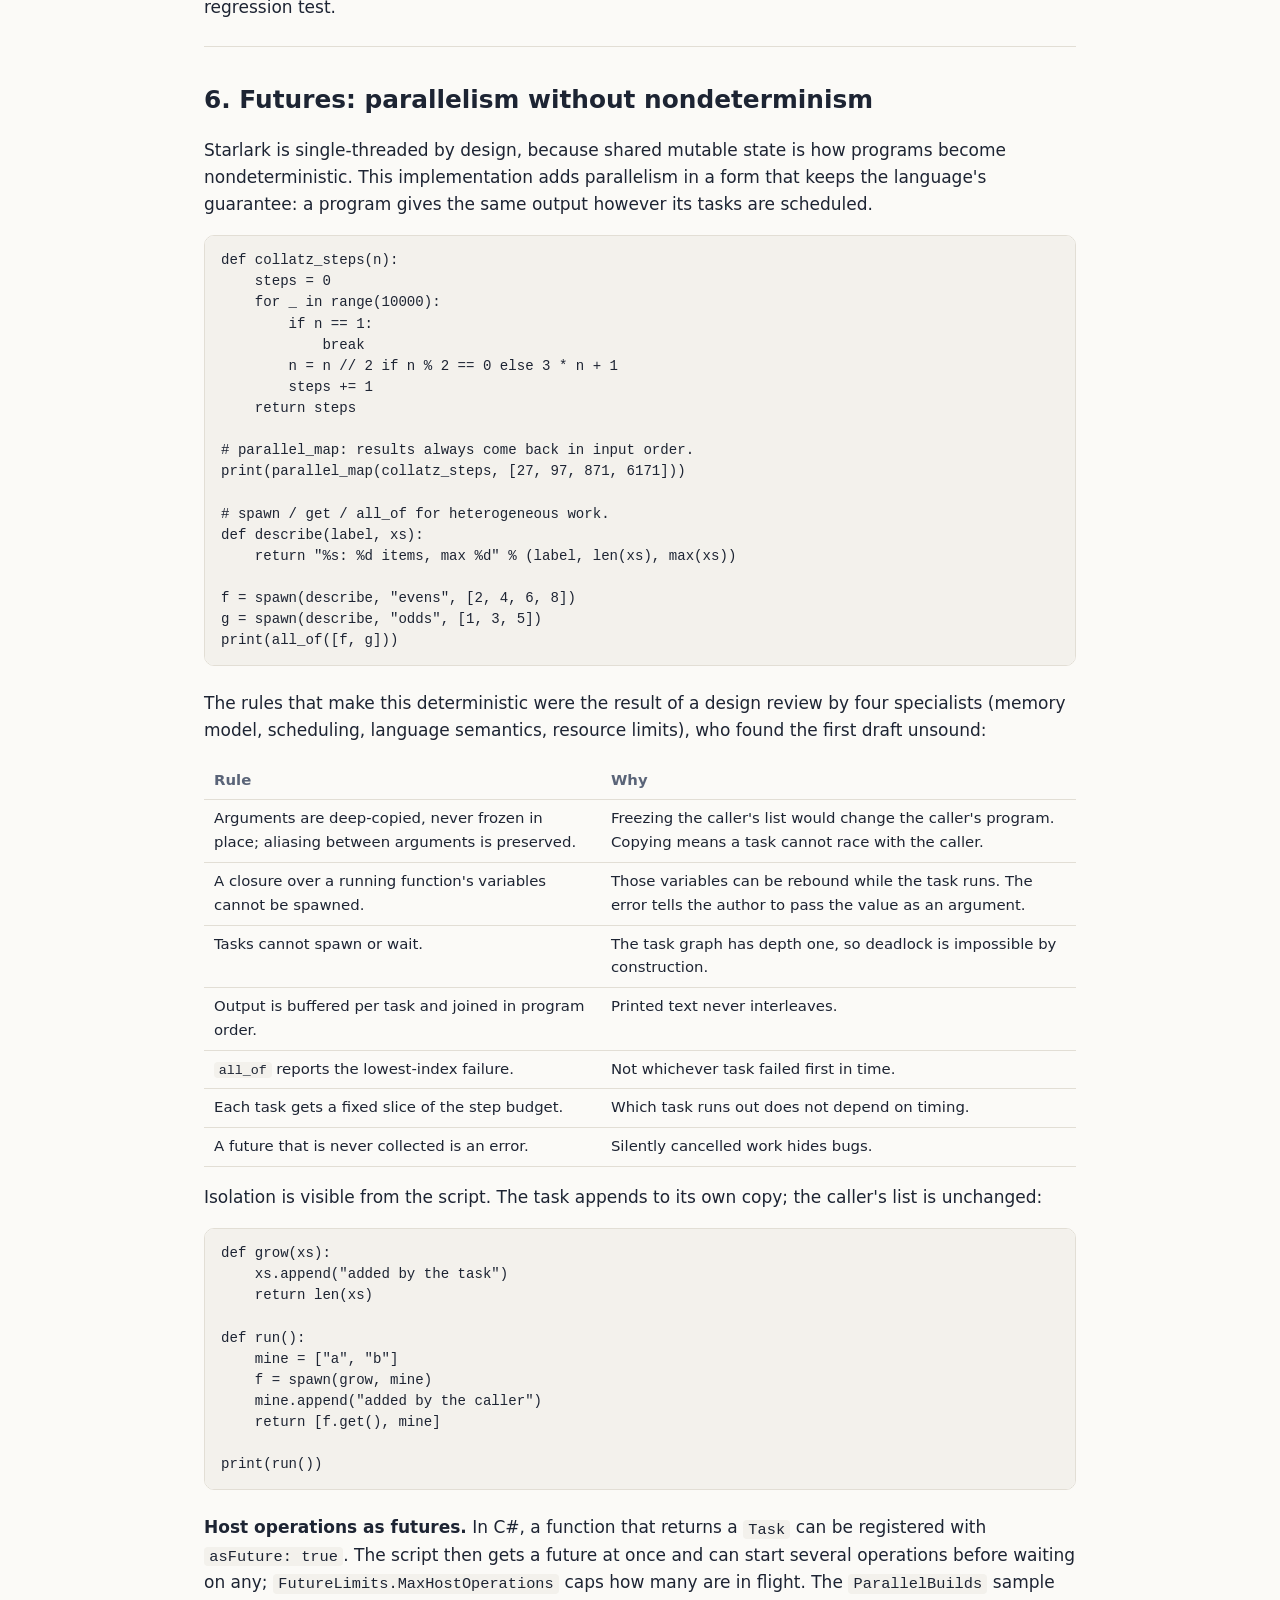
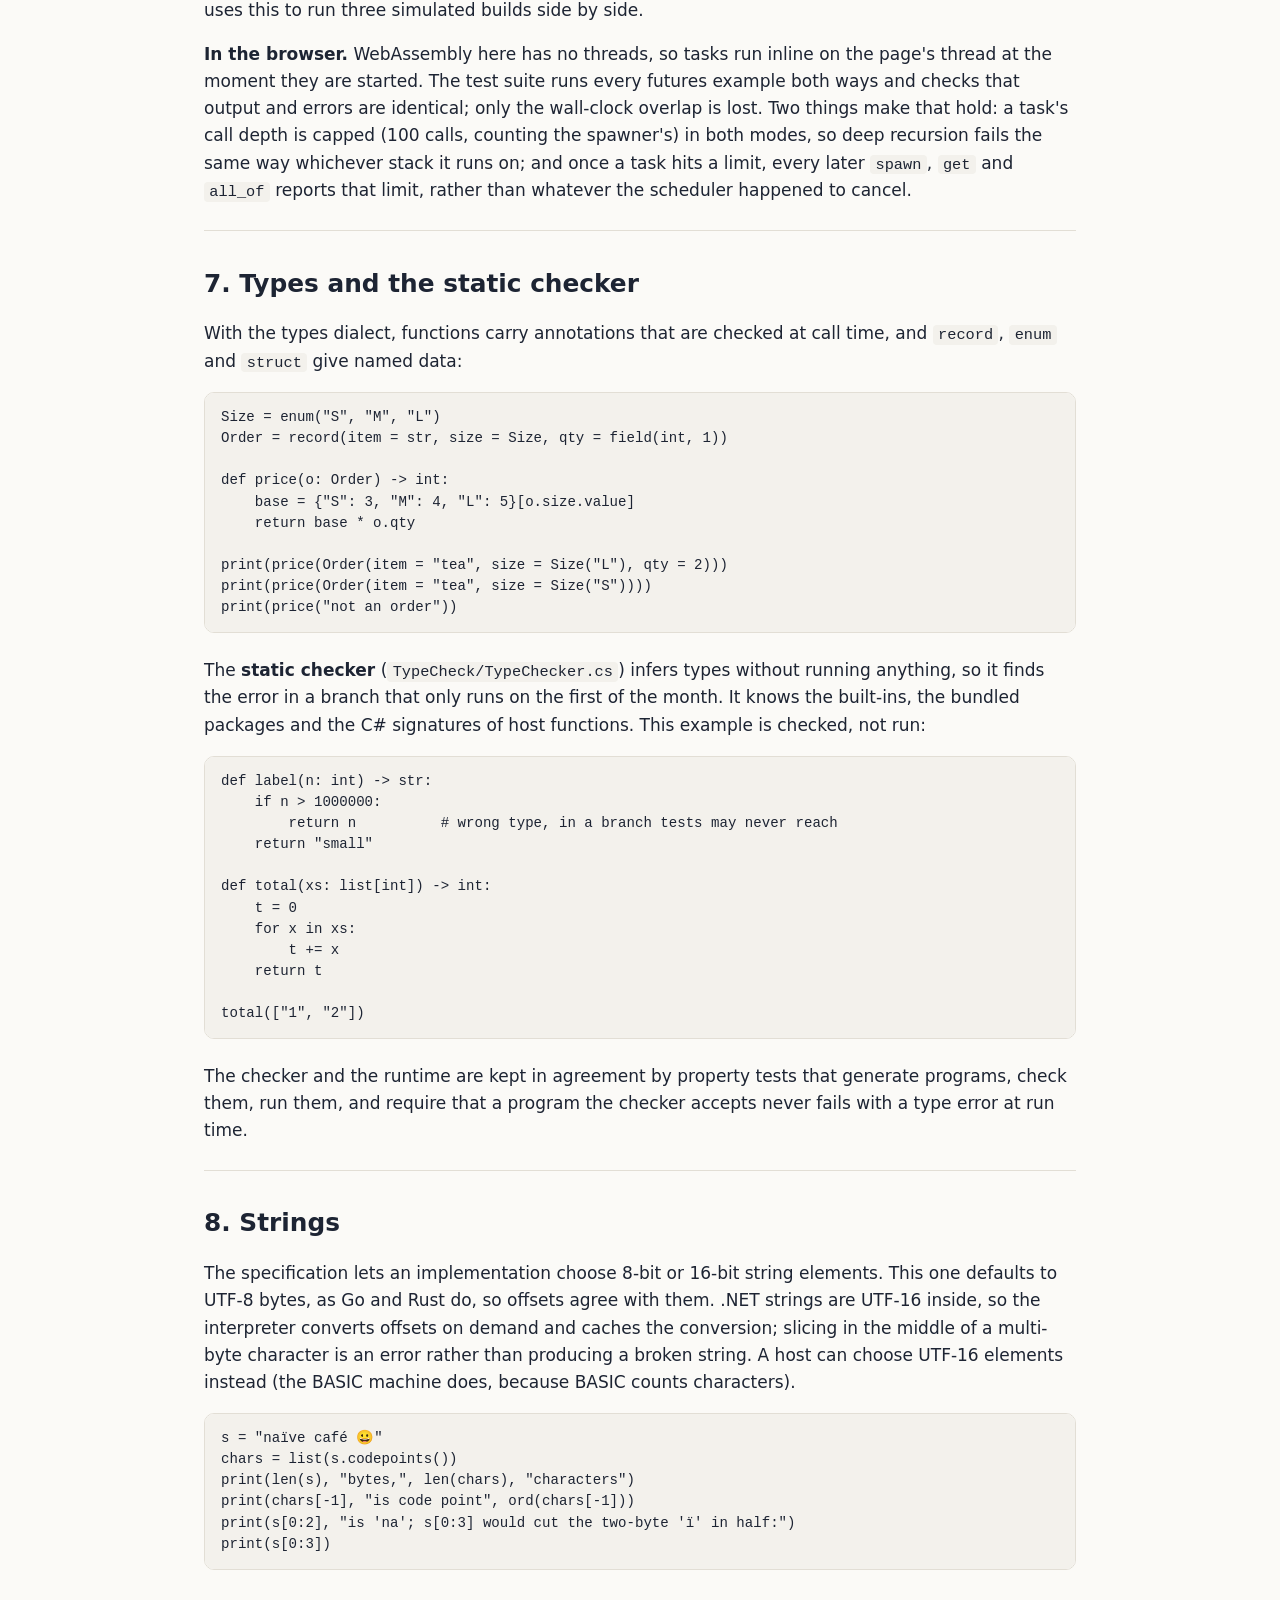
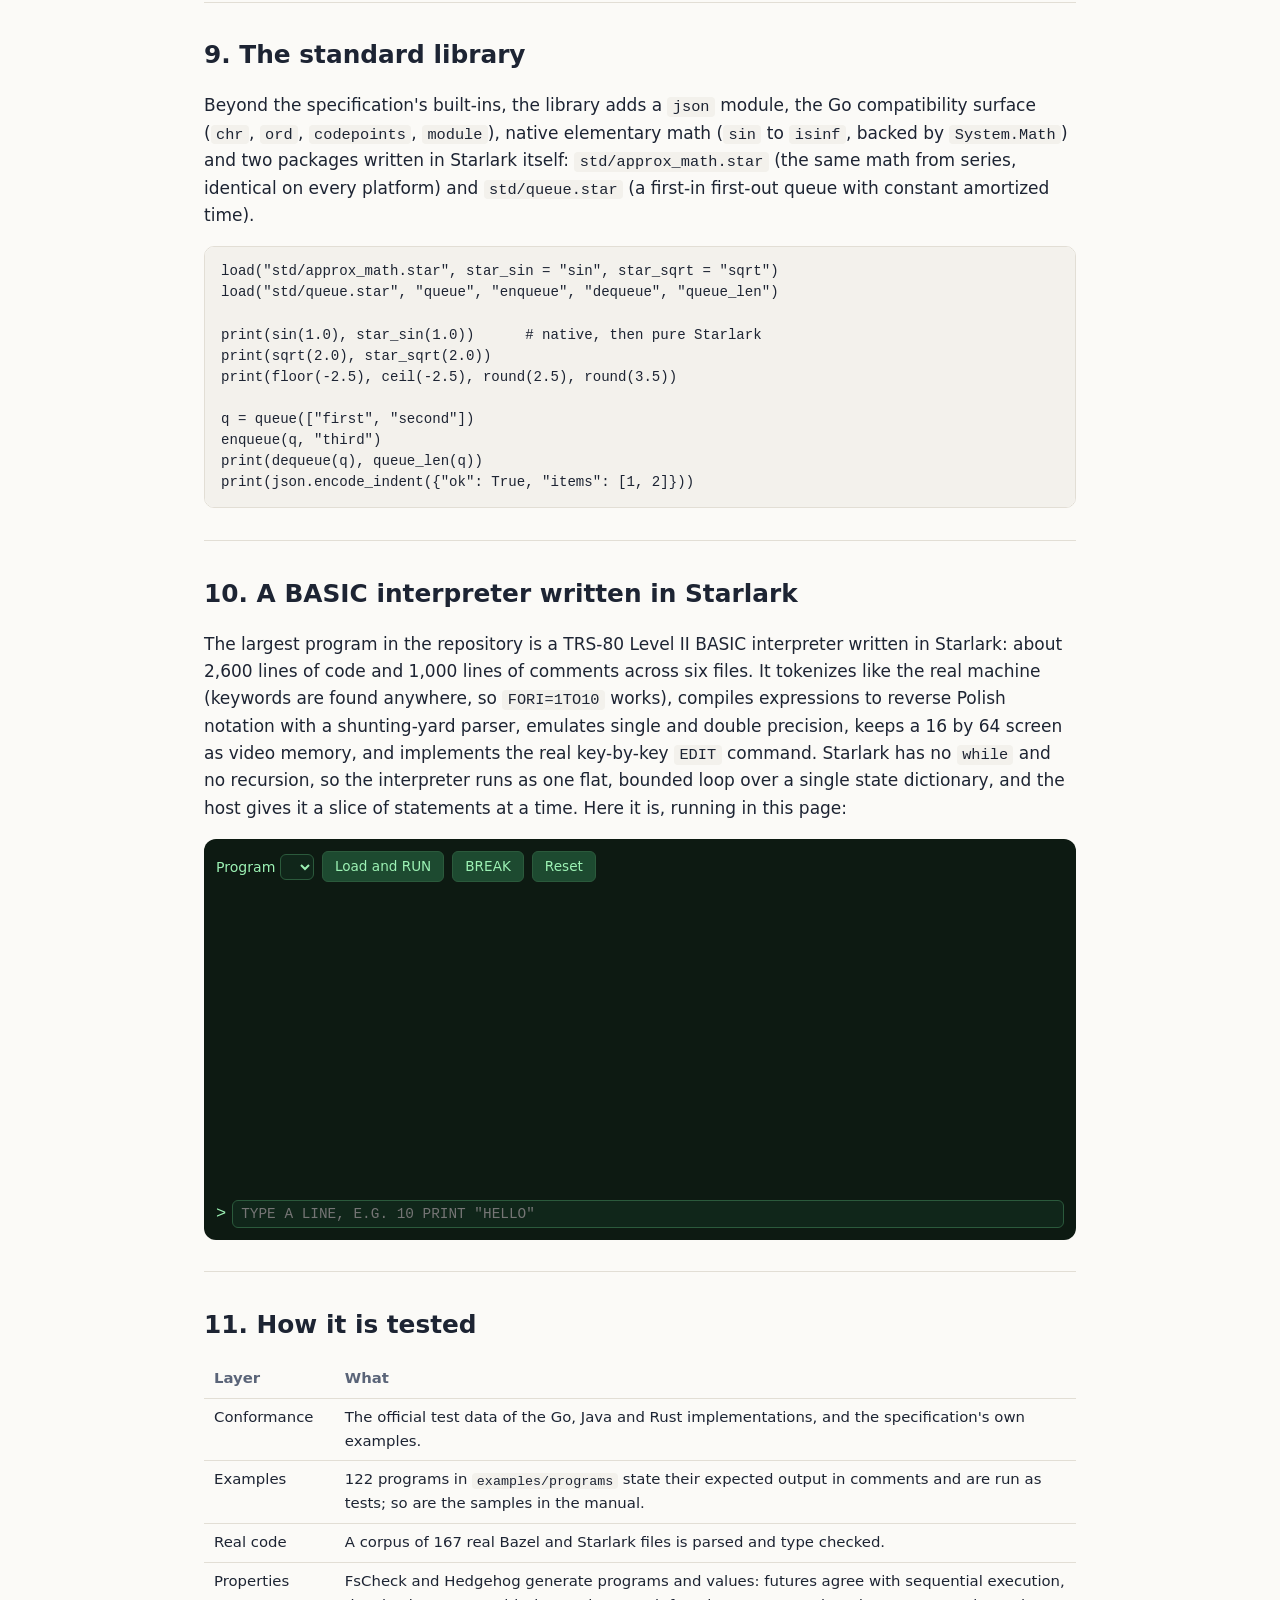
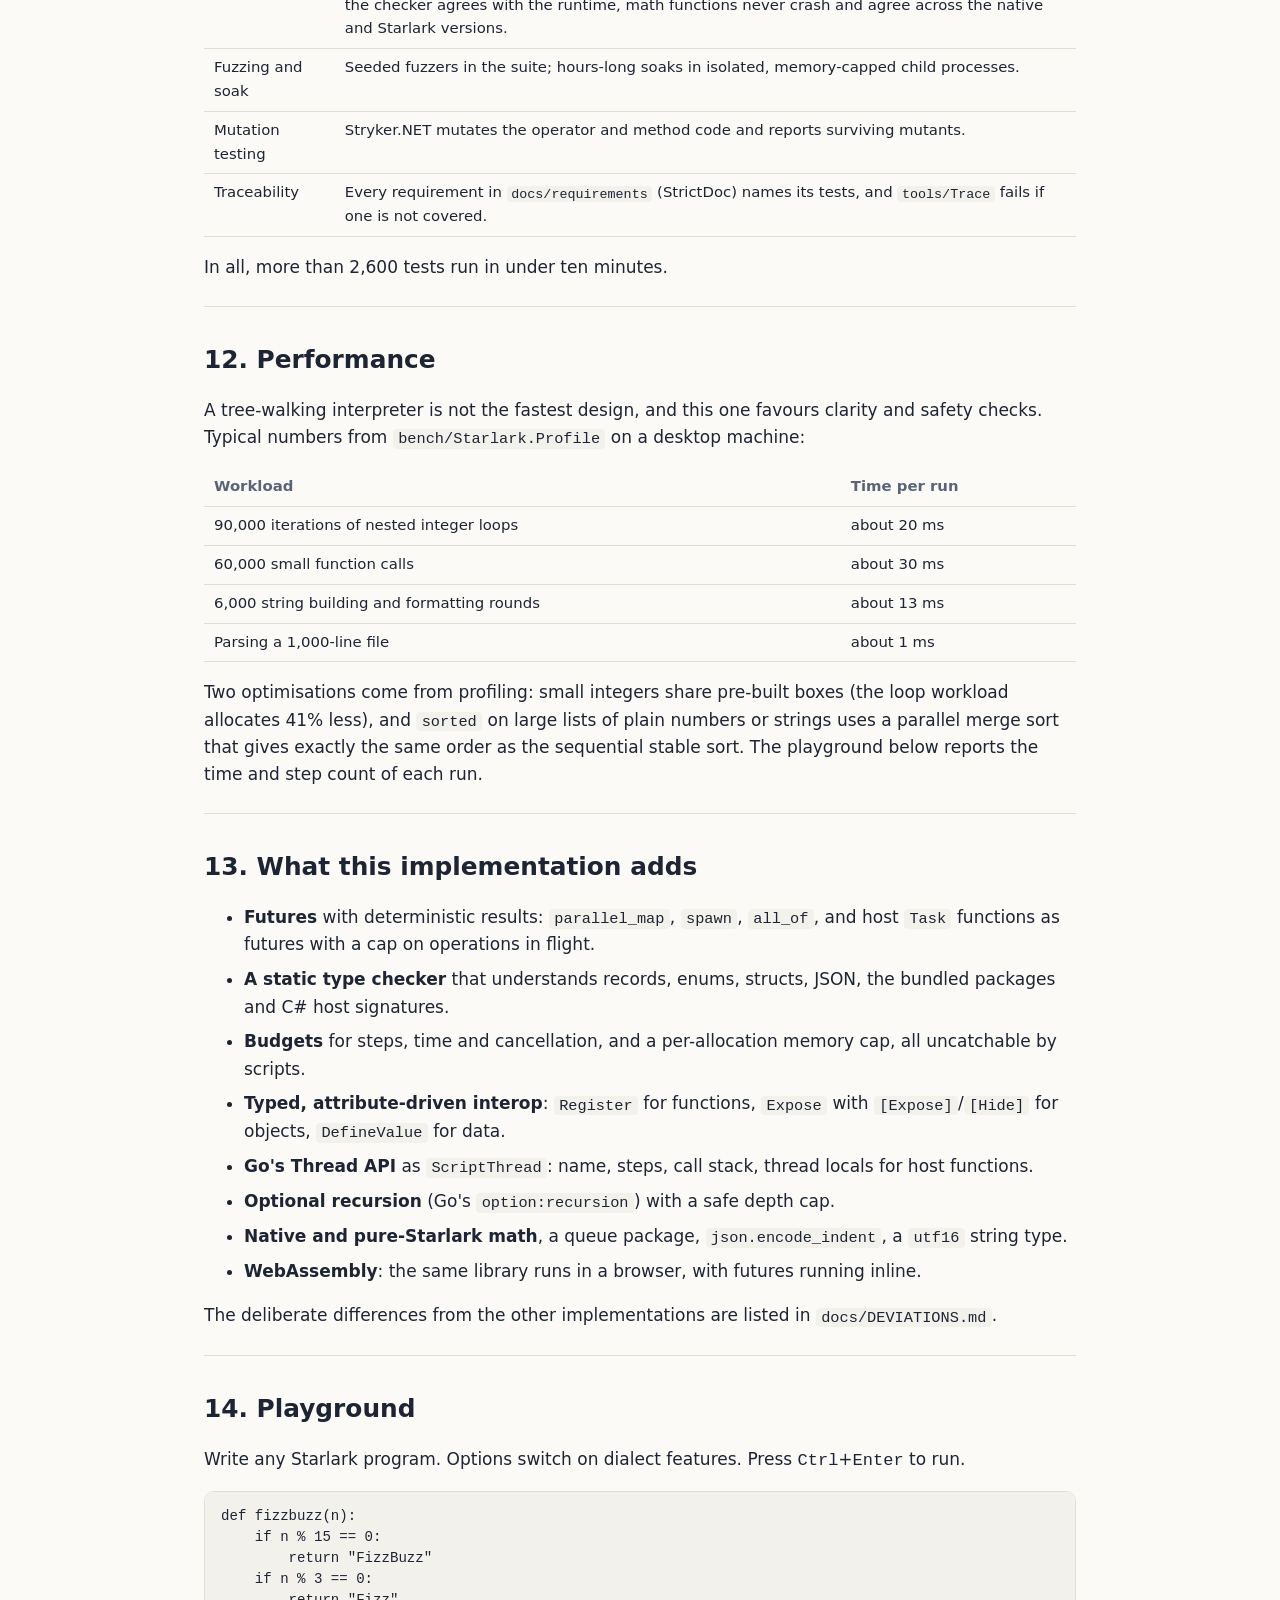
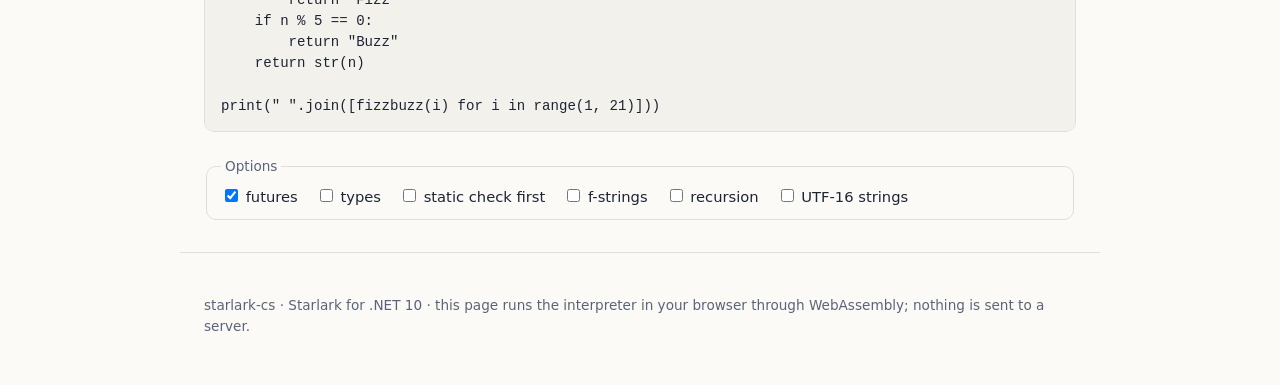
==== commit 047b41ff: "Docs: table of every limit against Go in DEVIATIONS; manual section 5 and settings; deep dive sectio" ====
--- a/docs/site/deep-dive.html
+++ b/docs/site/deep-dive.html
@@ -170,7 +170,18 @@
   BASIC expression evaluator.</li>
   <li>Guards on every recursive path (nesting depth, call depth, cyclic values), on huge numbers (an int may have at most
   2<sup>20</sup> bits, about 315,000 decimal digits, and parsing and printing big ints is not quadratic), and on memory (the size of each new string, list, tuple or bytes value is checked before it is built).</li>
+  <li>Starlark-Go's limits, adopted: source text may nest at most 1000 levels ("excessive nesting", counted on every
+  recursive path of the parser, which a test checks against the parser's call graph), a left shift count must be below
+  512, and a repetition must have an int32 count and fewer than 2<sup>30</sup> elements. The deepest program the parser
+  accepts resolves, runs and type checks on an ordinary 1 MB thread; a chain like <code>1 + 1 + ... + 1</code> is not
+  nesting and is evaluated with a loop at any length. Deep recursion can have a dedicated big-stack thread
+  (<code>ScriptStackSize</code>), which takes it to Go's 100,000 calls.</li>
 </ul>
+<p>A shift of 511 bits is allowed; 512 is Go's limit and the same error here:</p>
+<div data-expect="shift count too large: 512" class="example" data-options="">
+<pre class="code" contenteditable="true" spellcheck="false">print(len(str(1 &lt;&lt; 511)), "digits")
+print(1 &lt;&lt; 512)</pre>
+</div>
 <p>The first five-hour soak found 116 failing rounds and 6 hangs. All were fixed and each has a regression test.</p>
 </section>
 
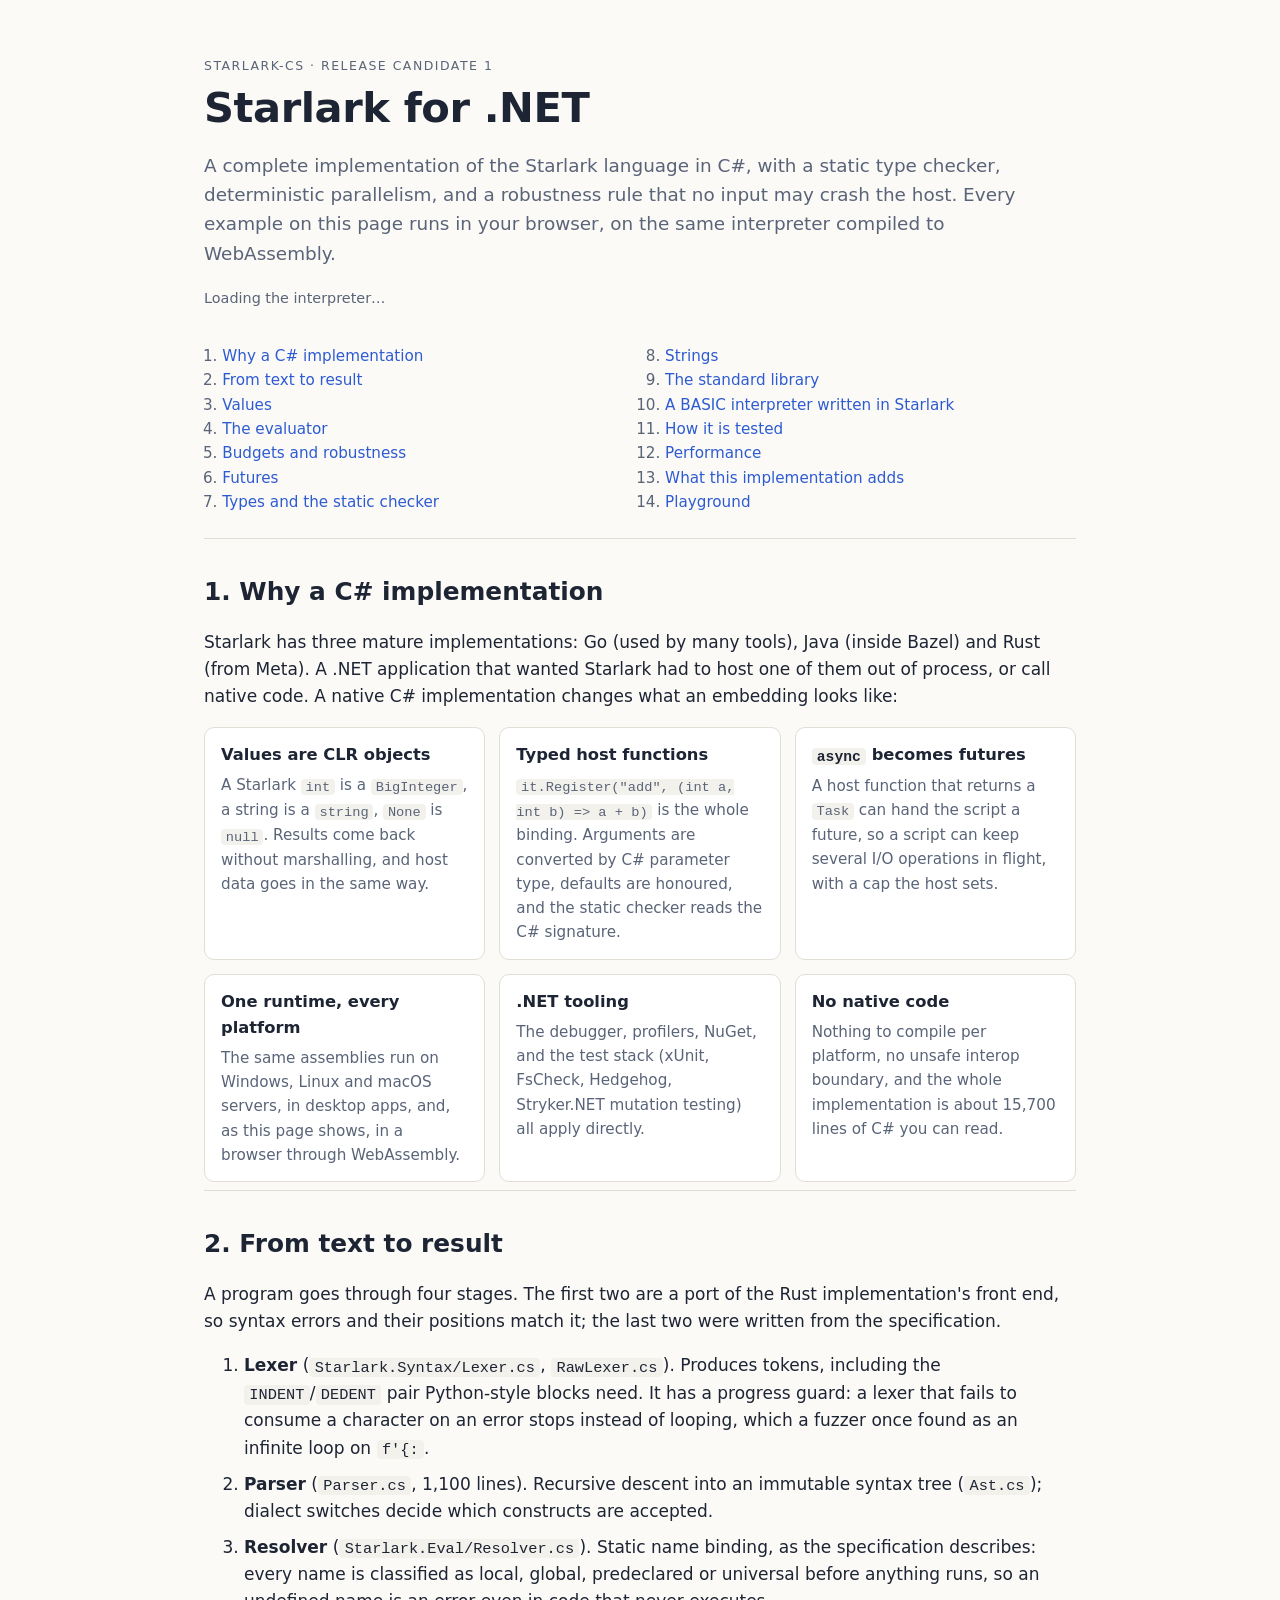
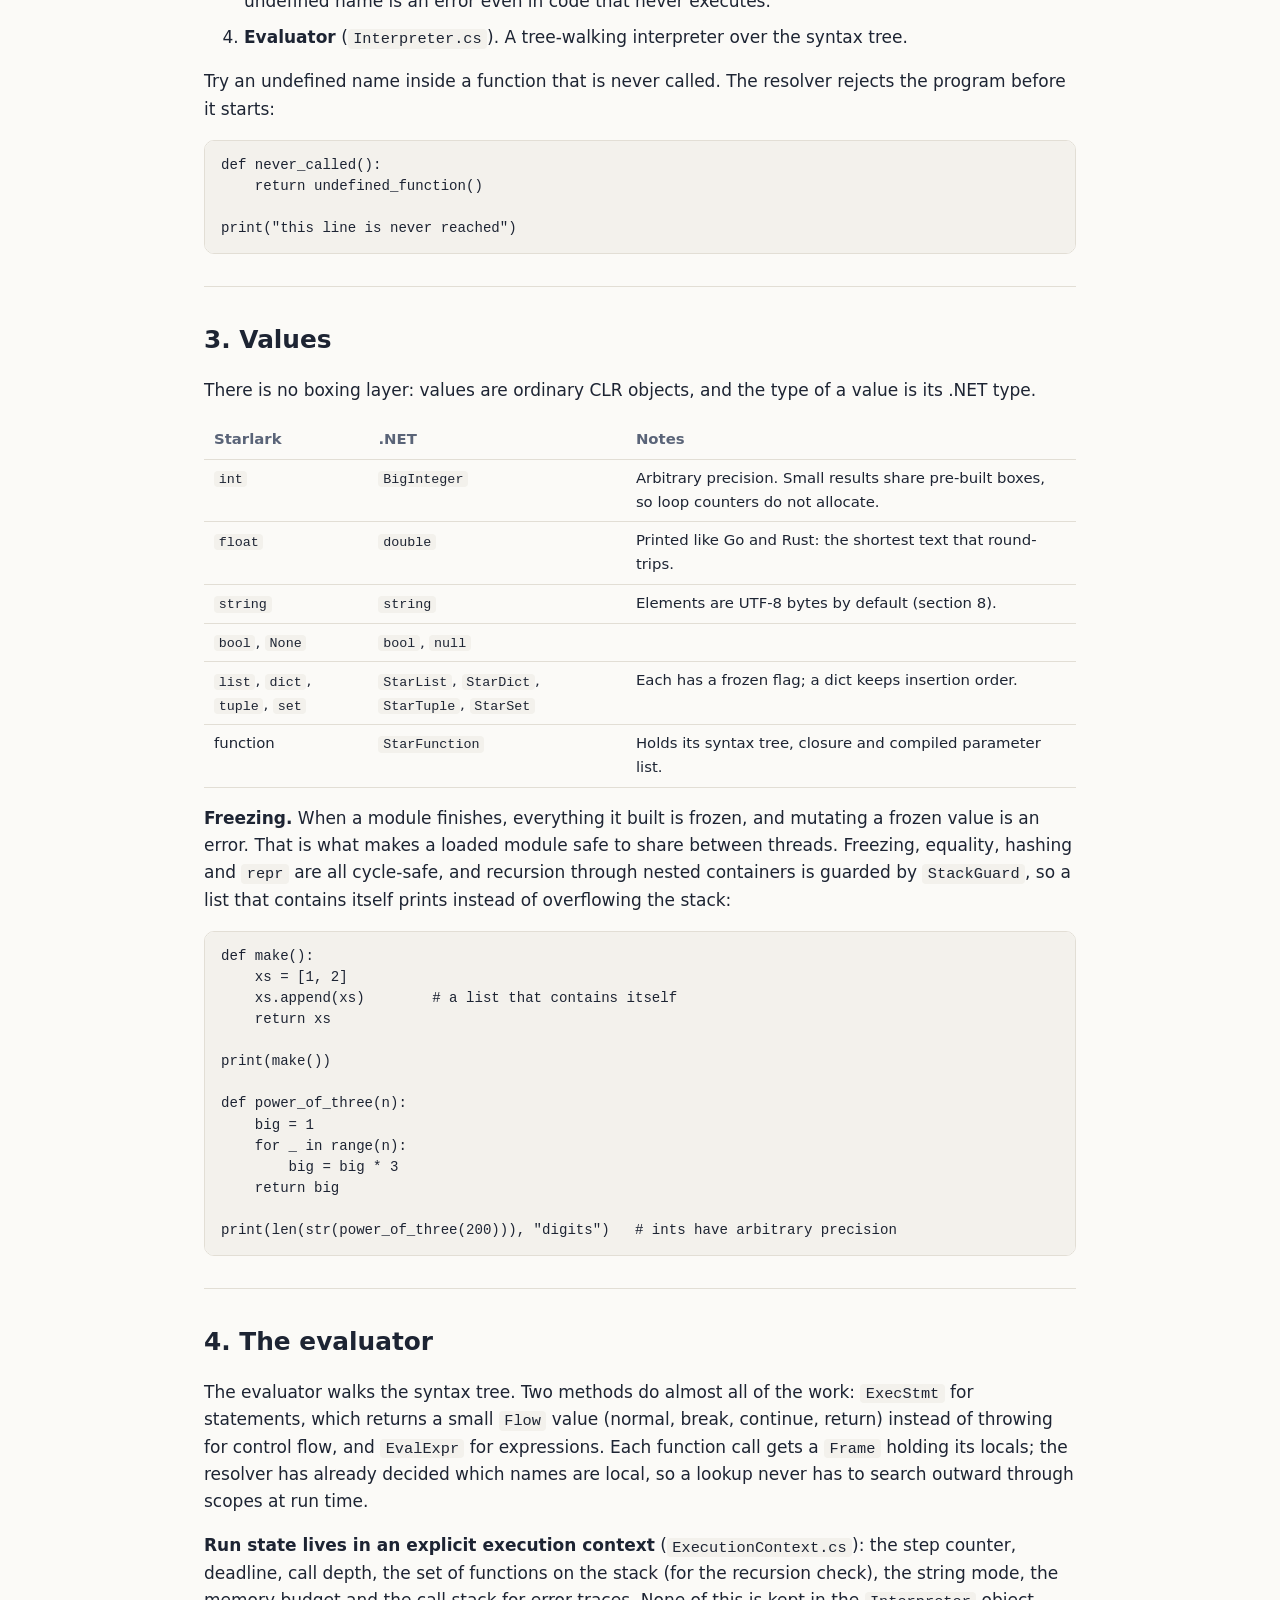
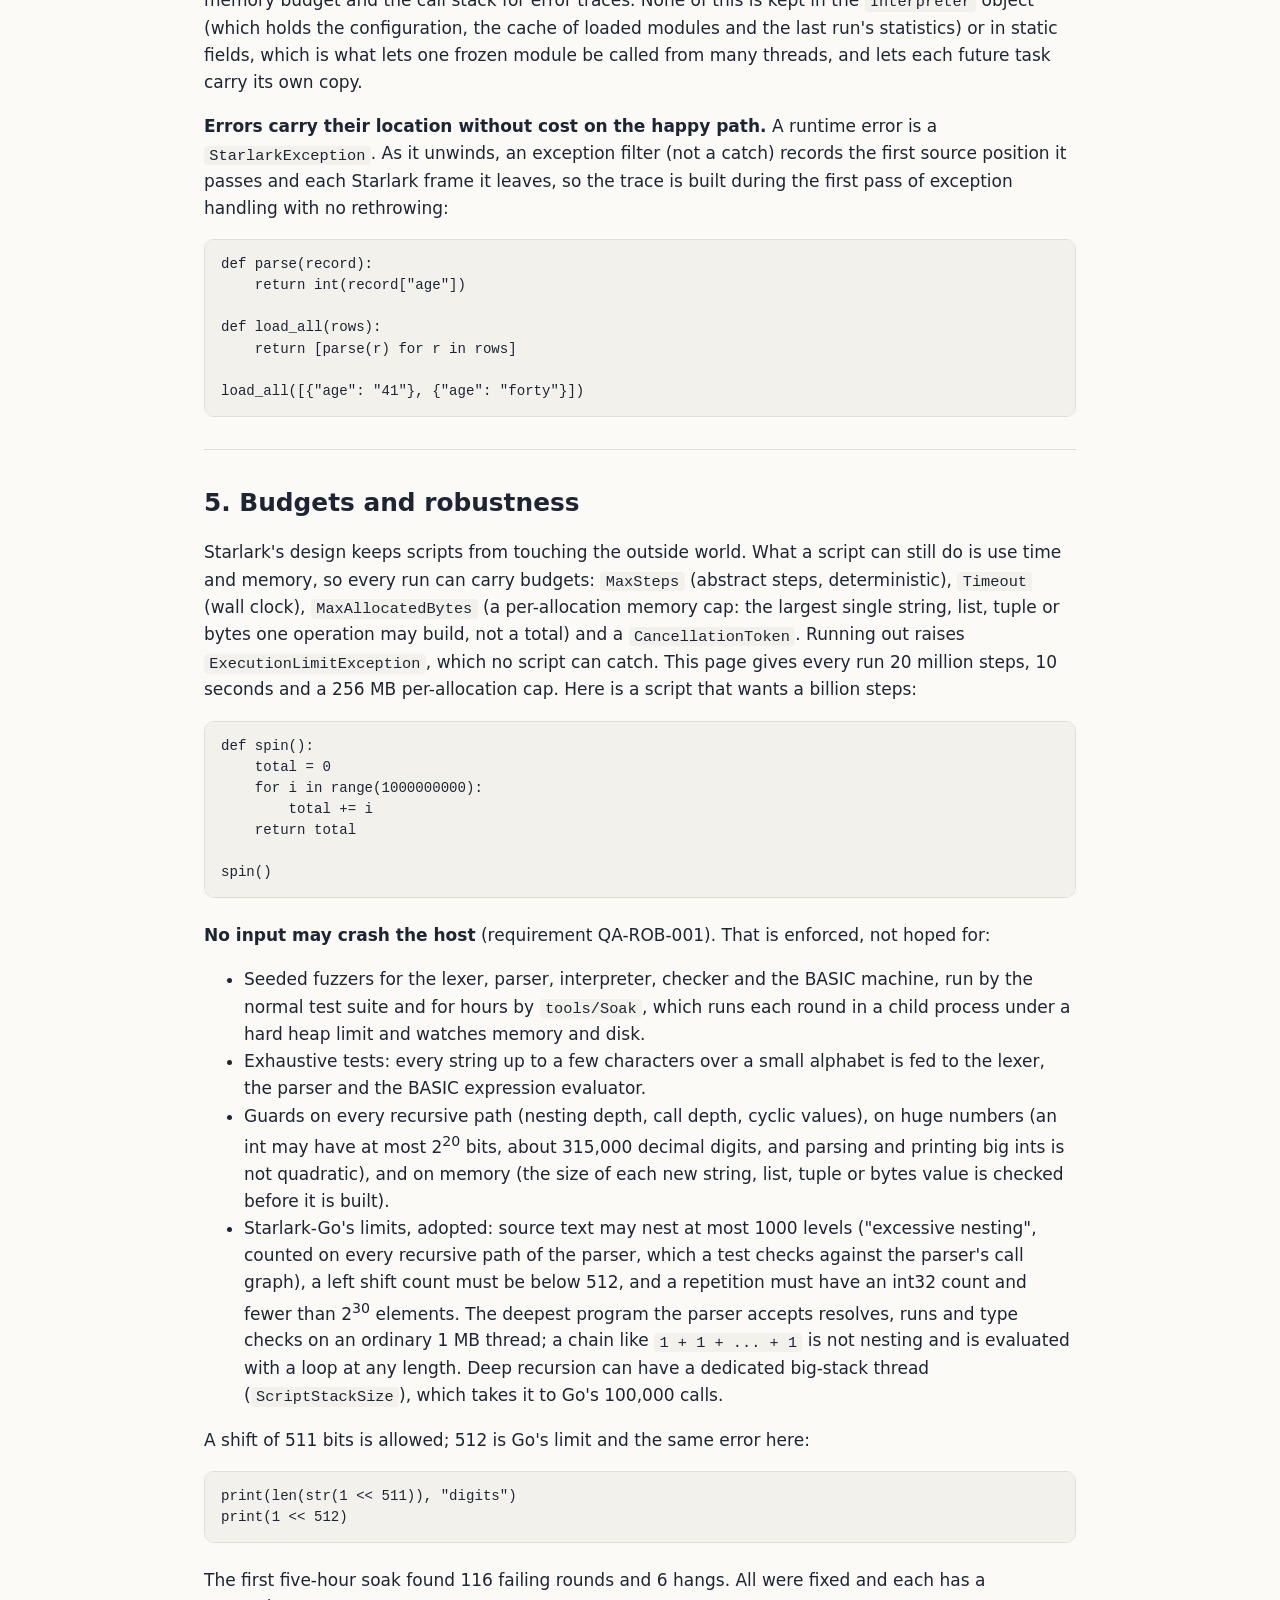
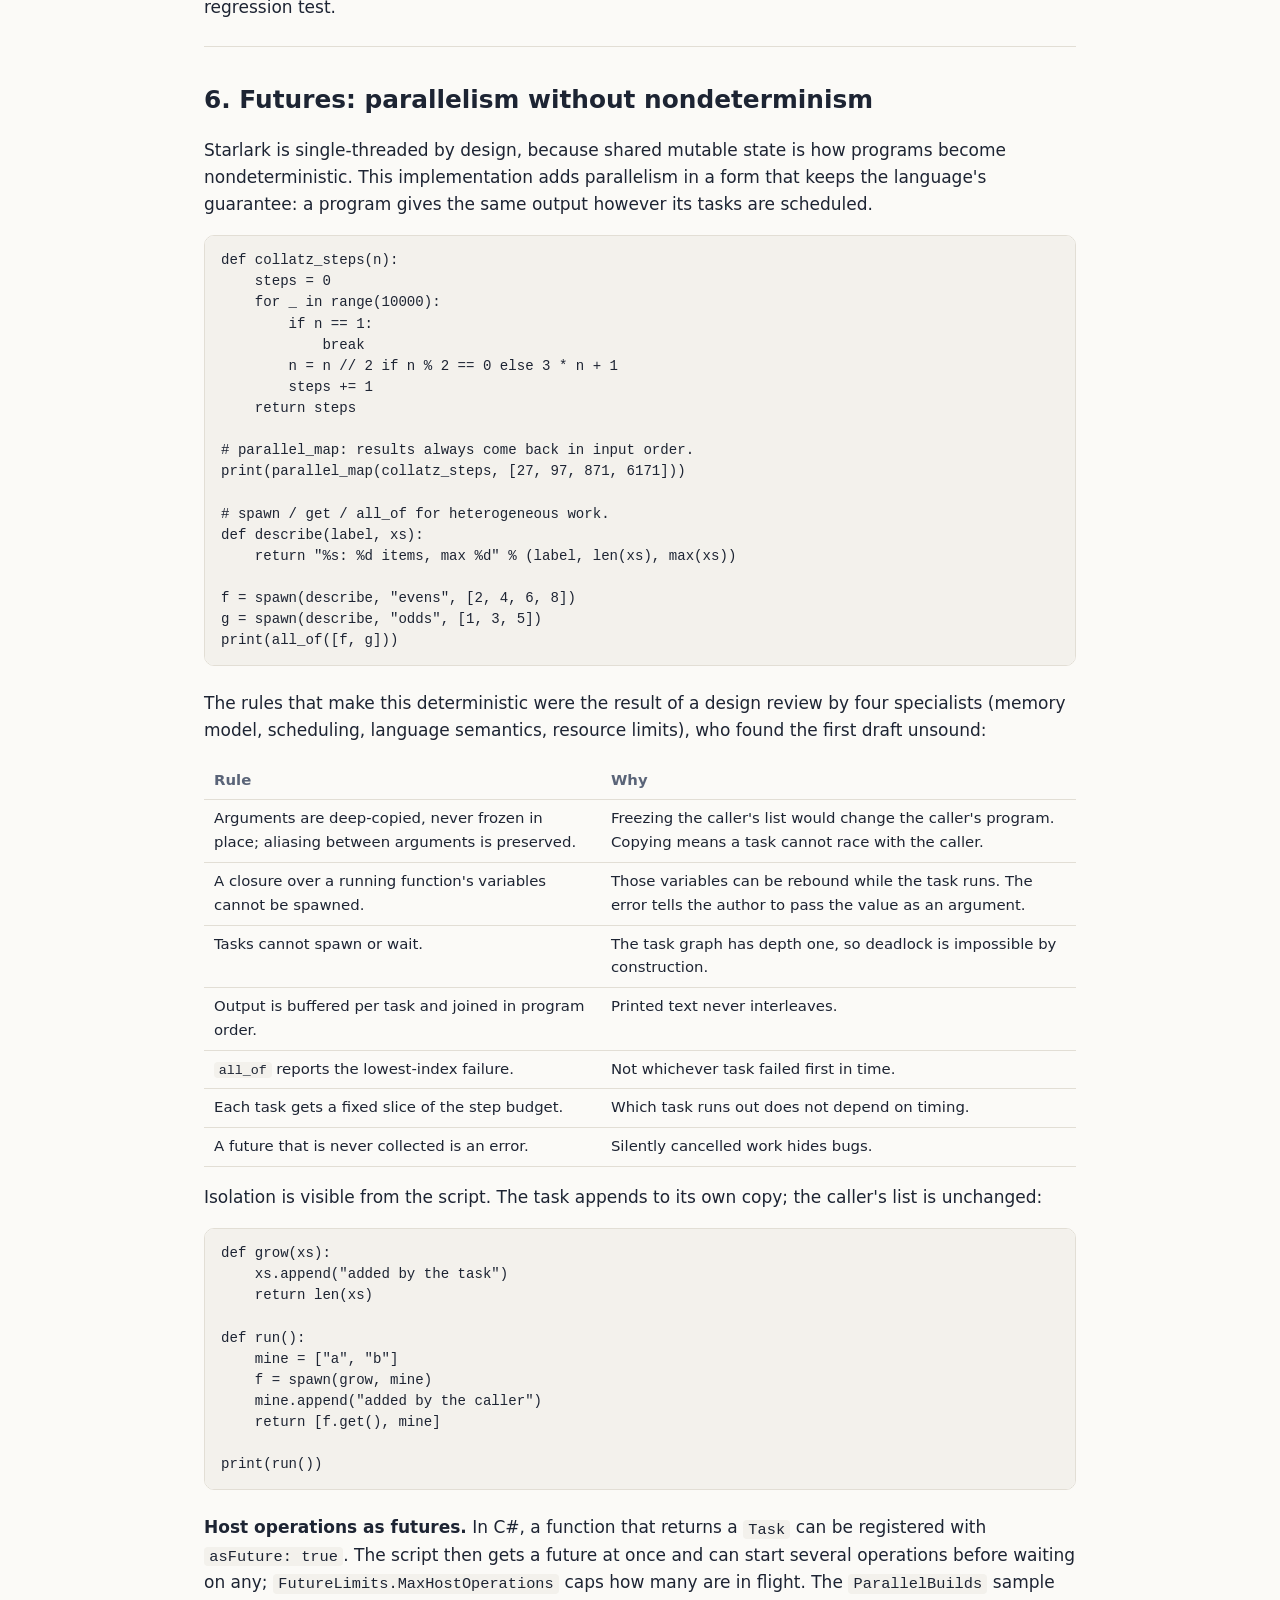
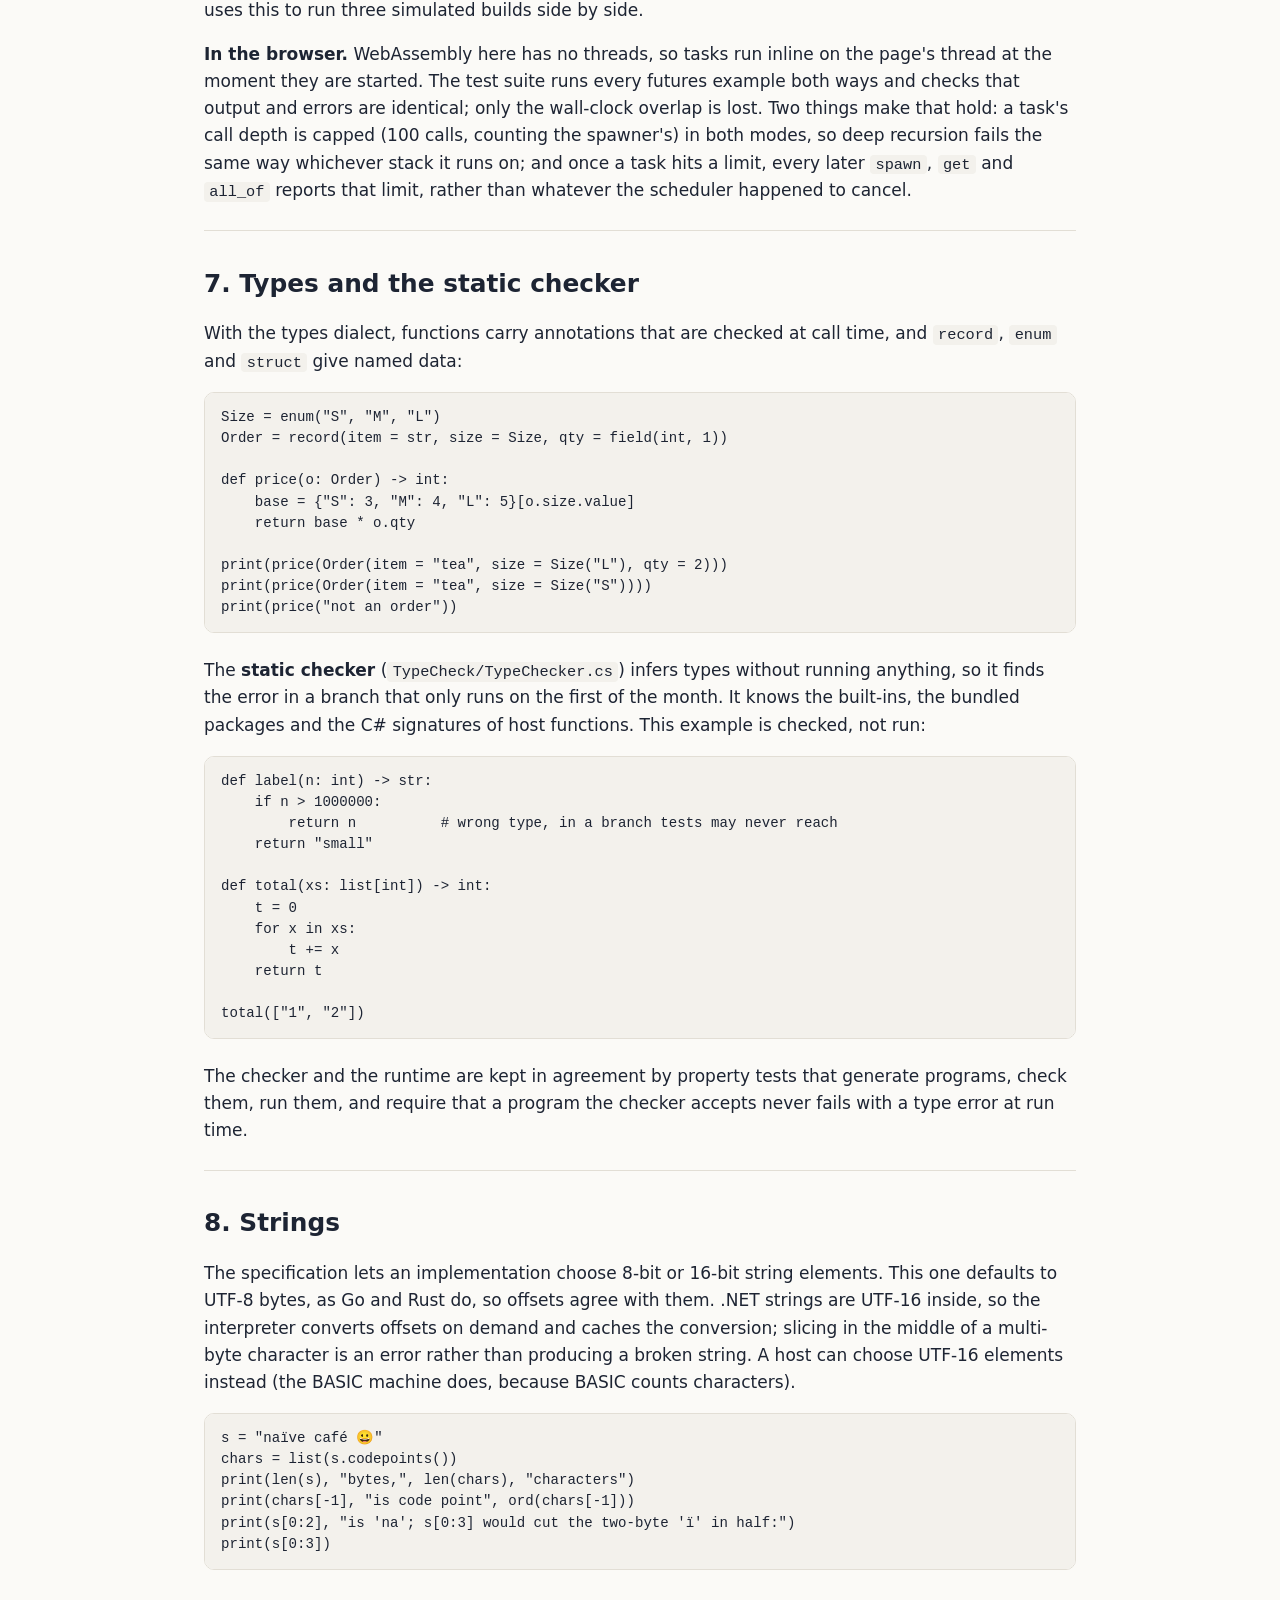
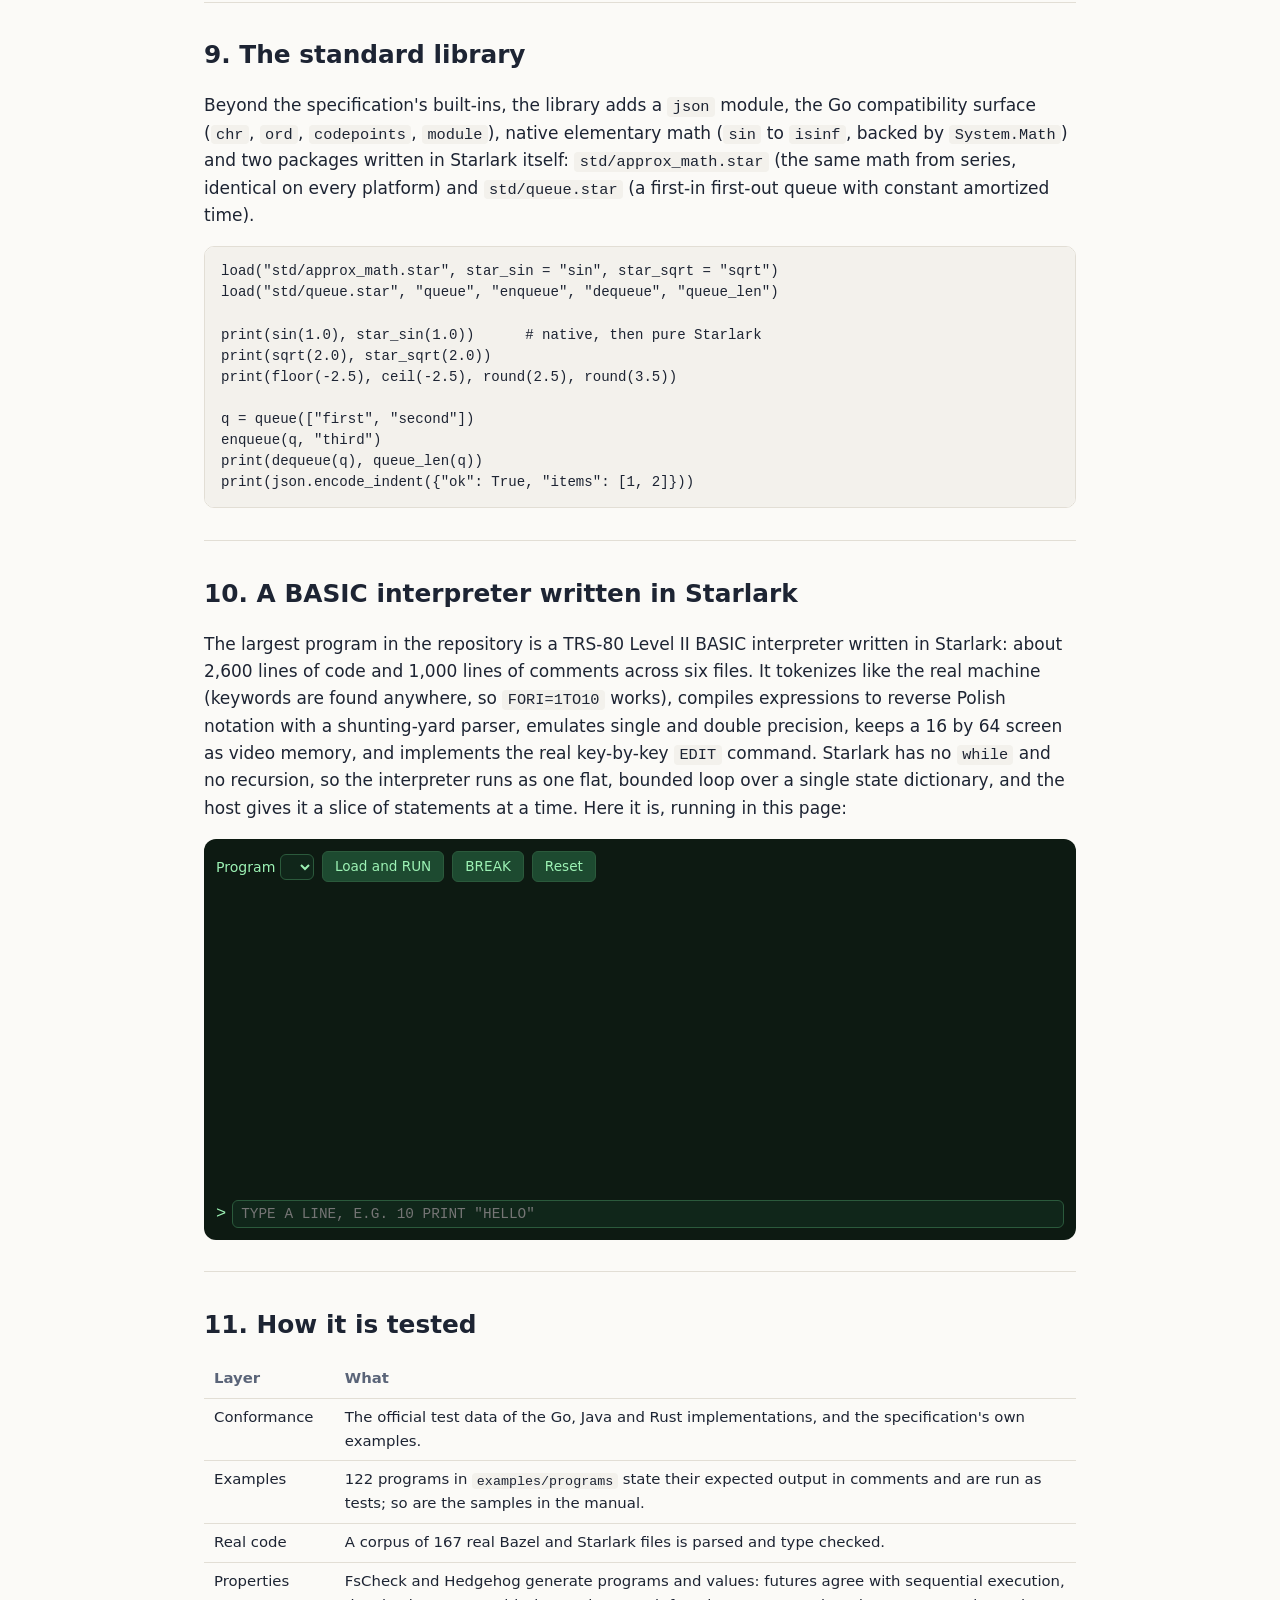
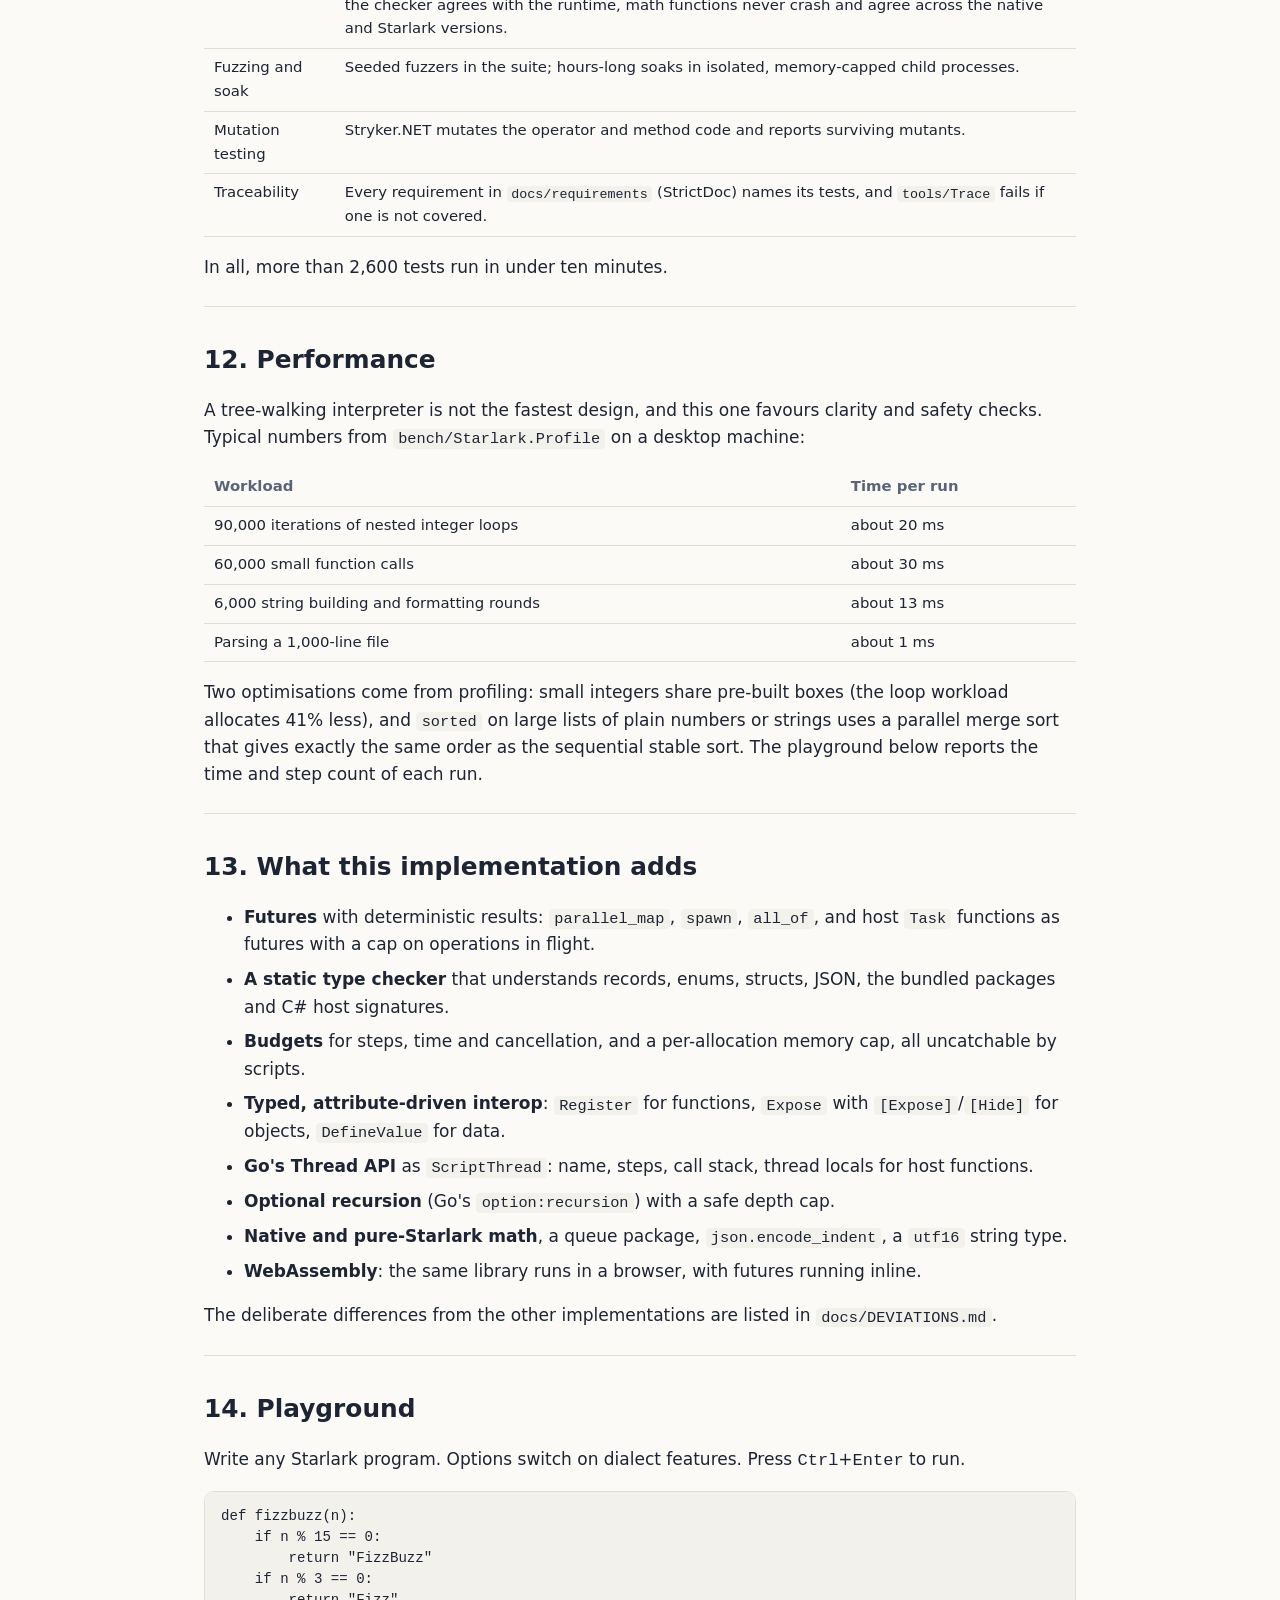
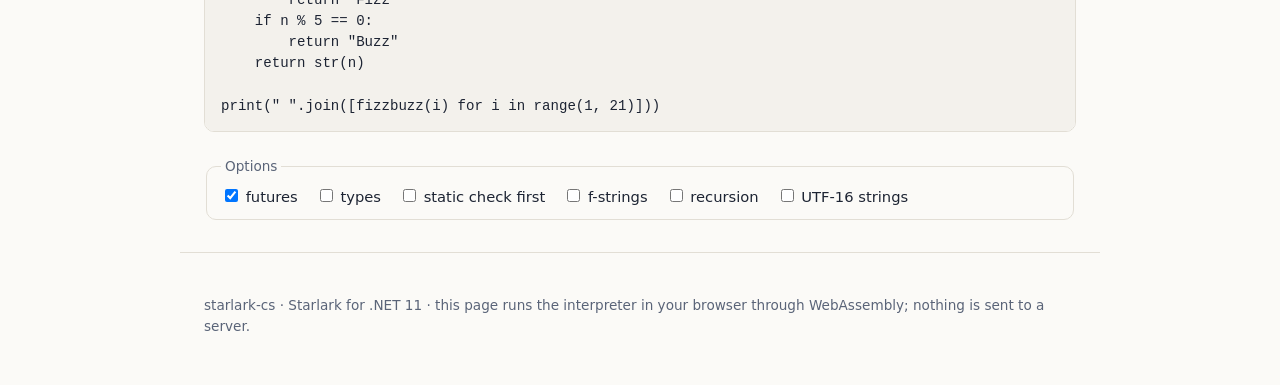
==== commit 5133e37b: "Move to .NET 11 (11.0.100-rc.3, pinned in global.json): every project targets net11.0; patched Syste" ====
--- a/docs/site/deep-dive.html
+++ b/docs/site/deep-dive.html
@@ -429,7 +429,7 @@
 
 </main>
 <footer>
-  <p>starlark-cs <span id="version"></span> &middot; Starlark for .NET 10 &middot; this page runs the interpreter in your
+  <p>starlark-cs <span id="version"></span> &middot; Starlark for .NET 11 &middot; this page runs the interpreter in your
   browser through WebAssembly; nothing is sent to a server.</p>
 </footer>
 <script type="module" src="site.js"></script>
